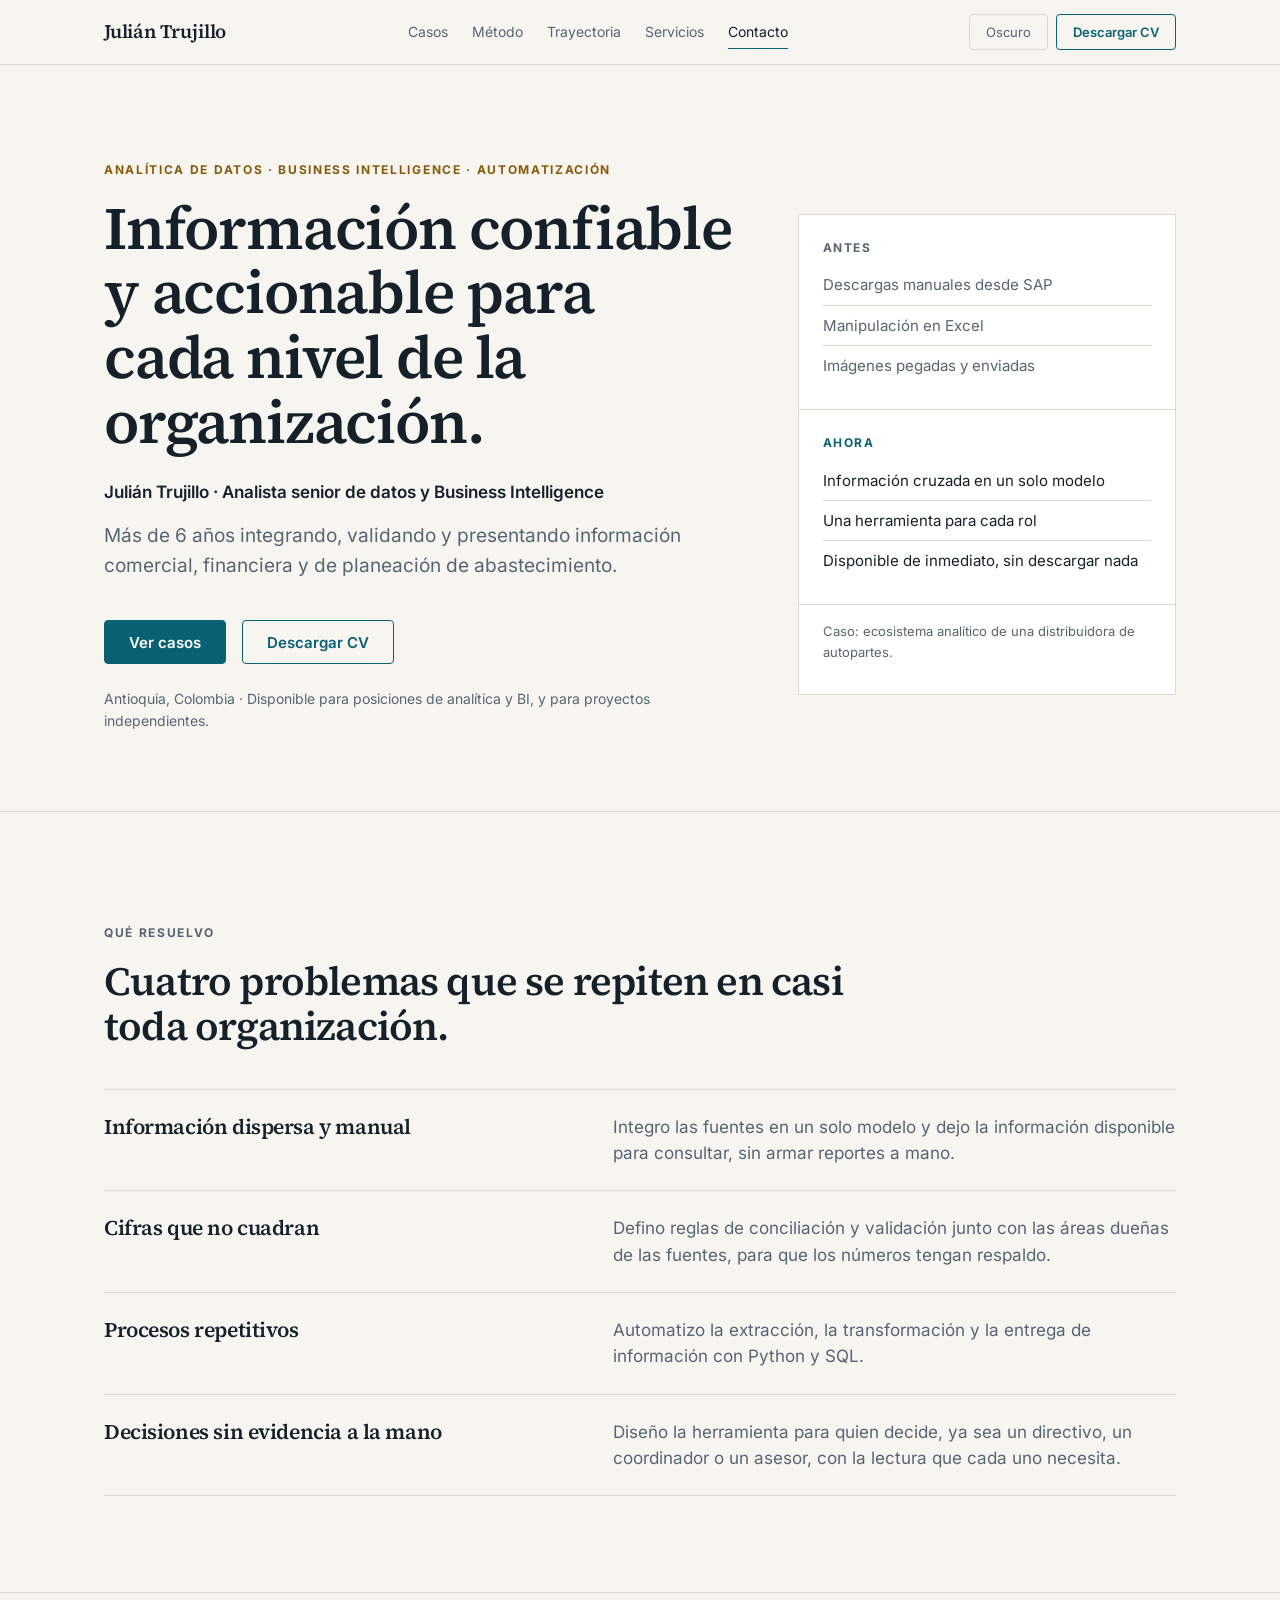
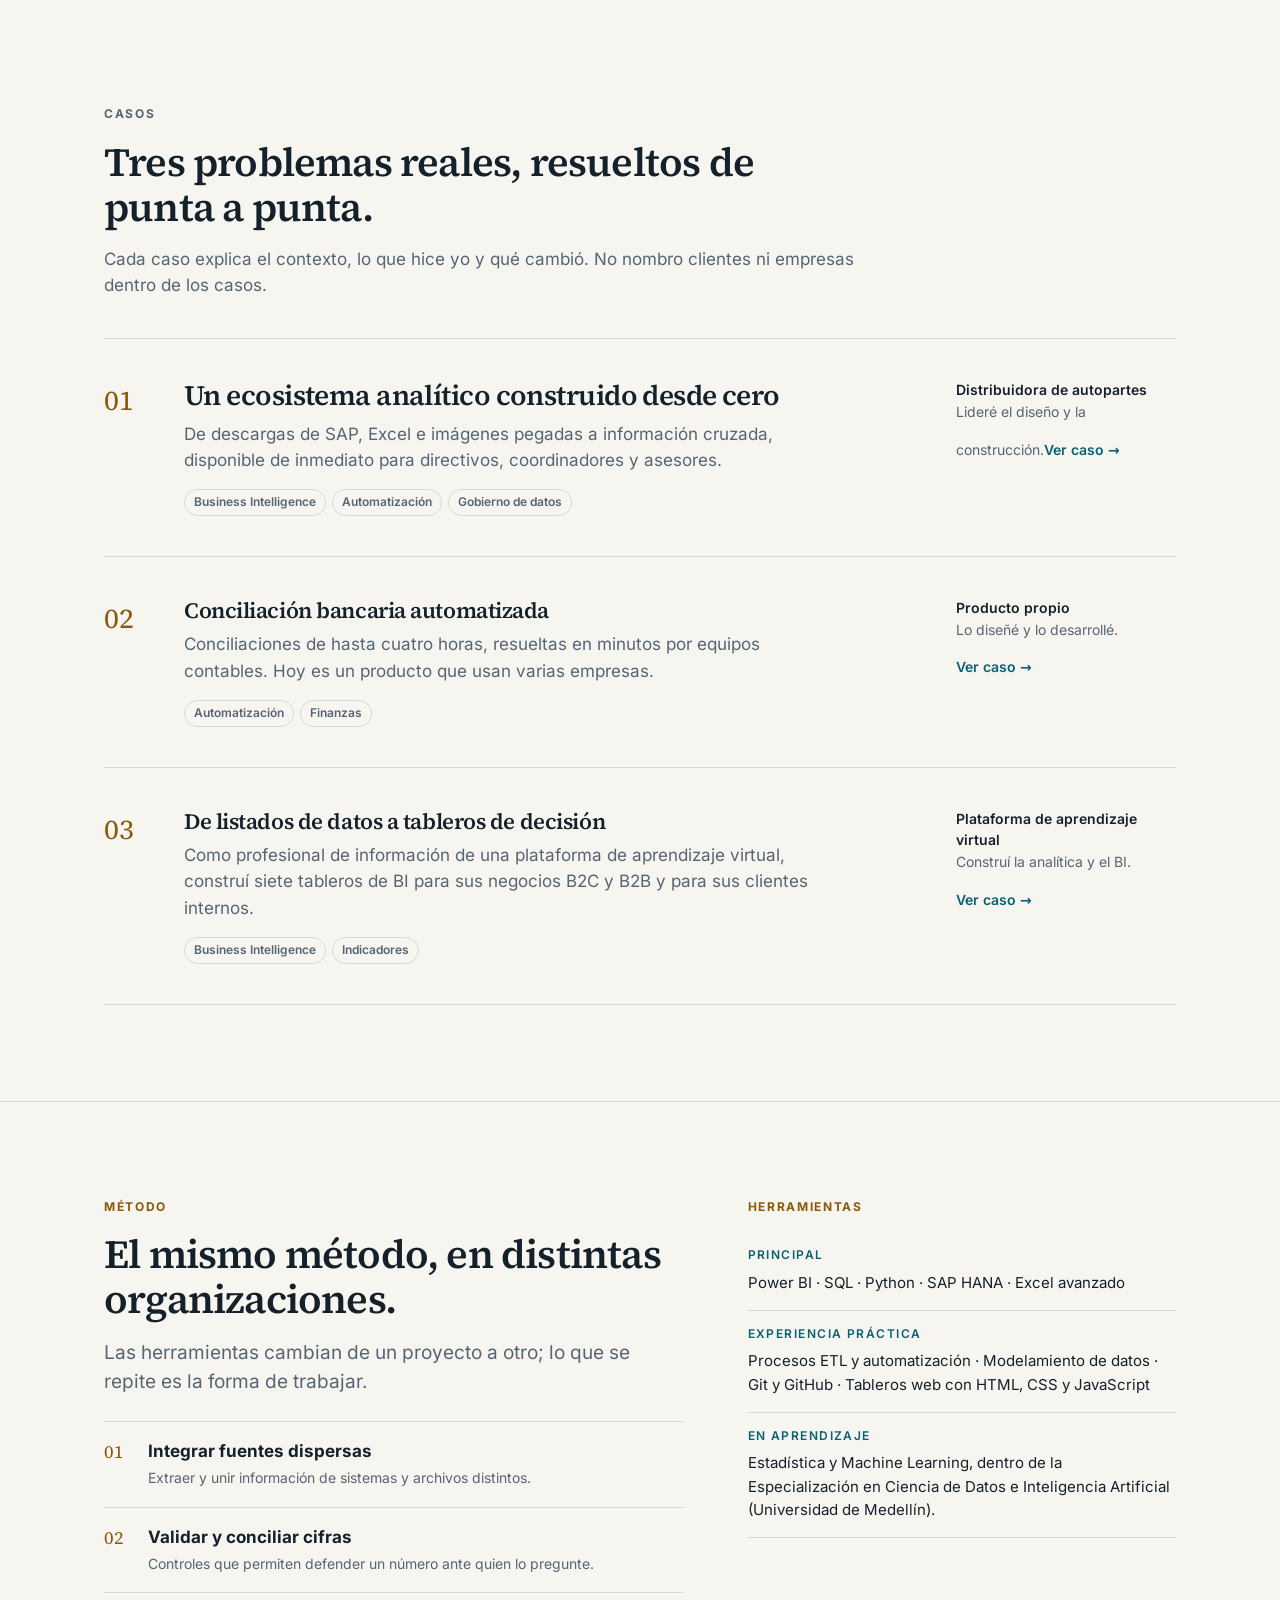
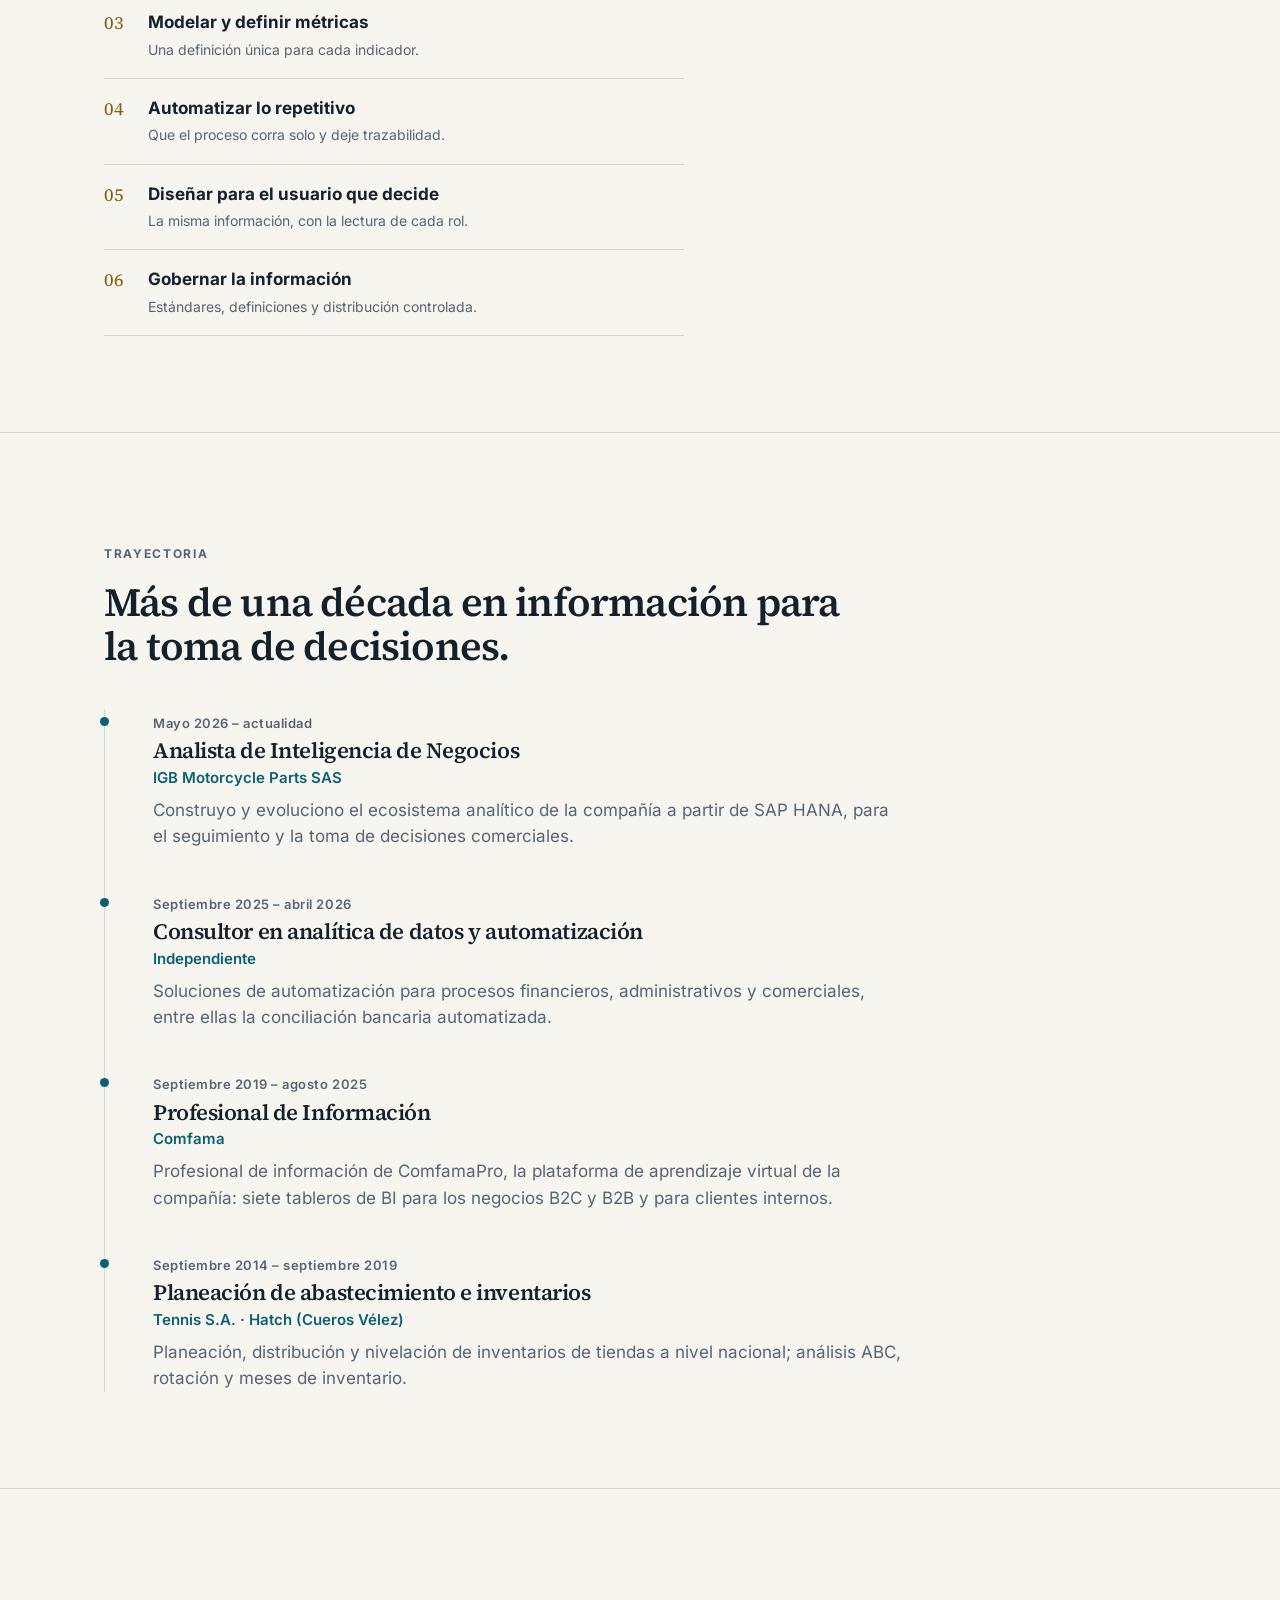
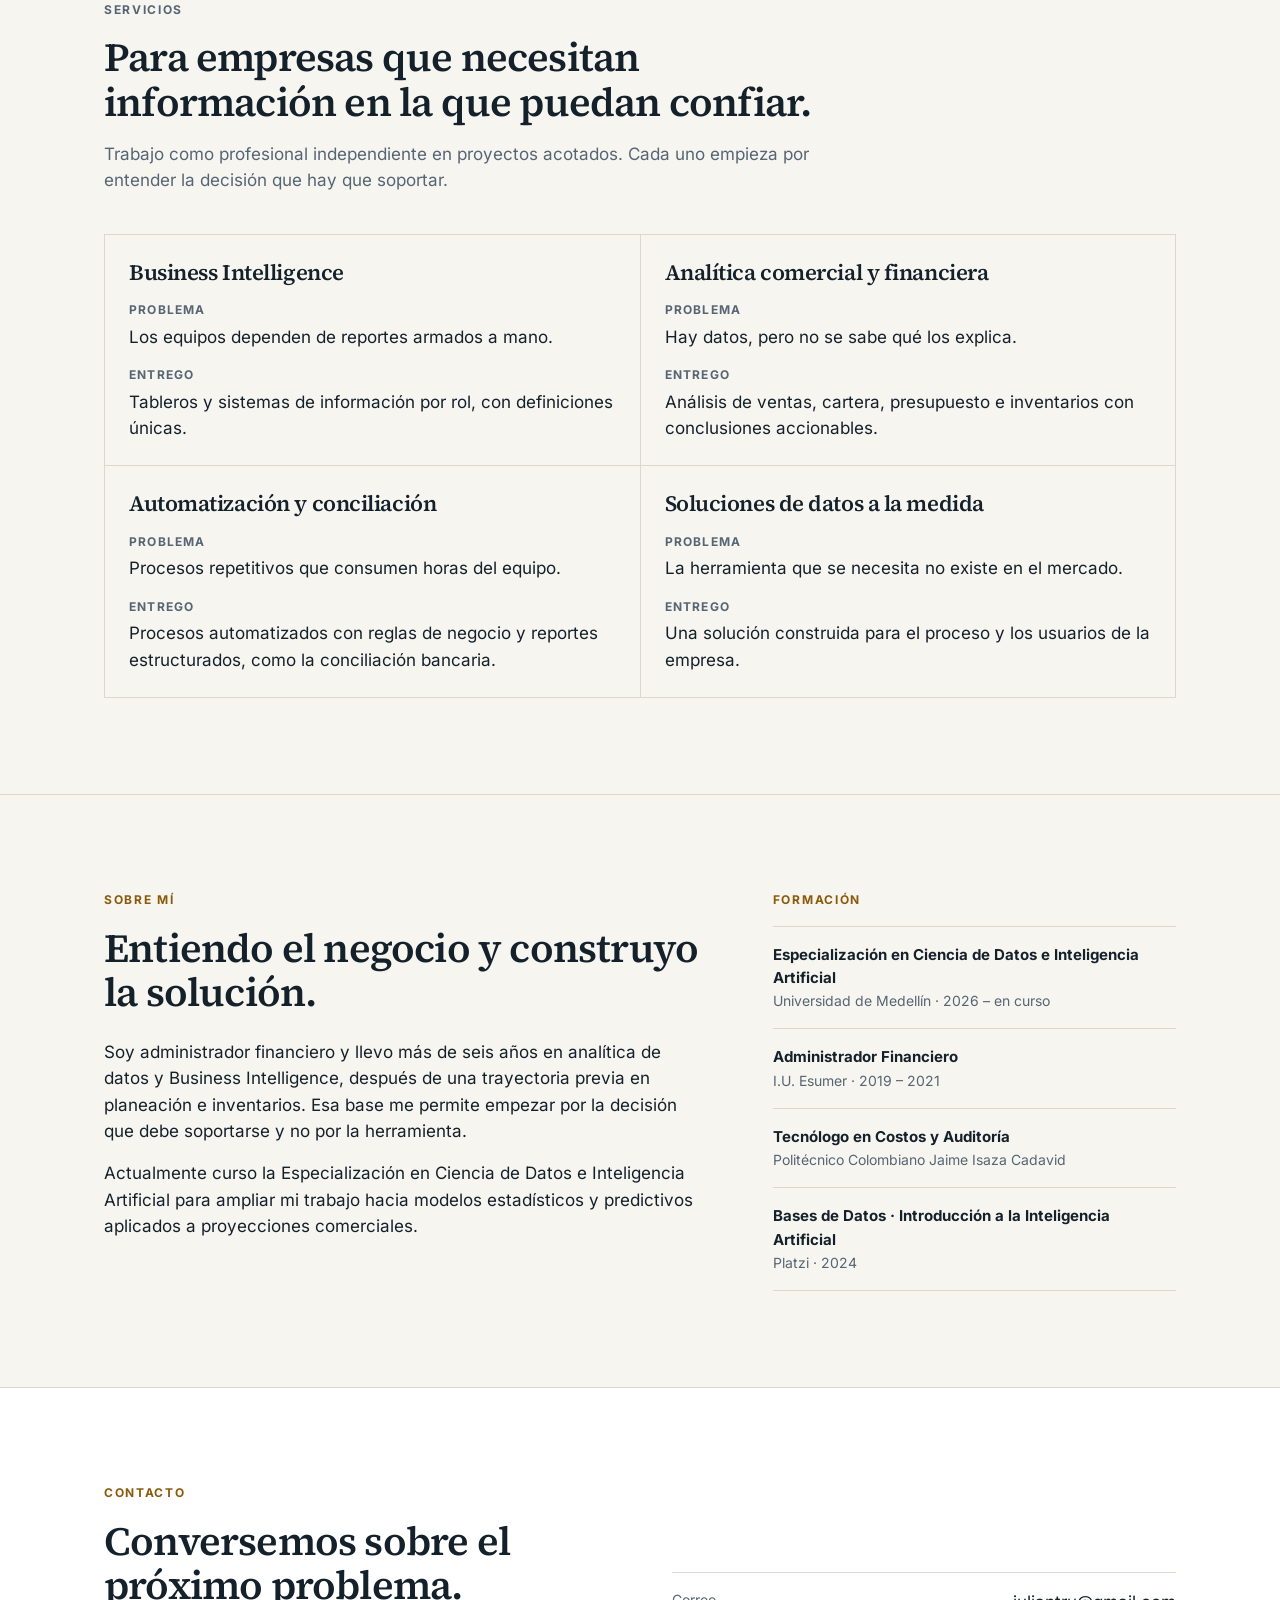
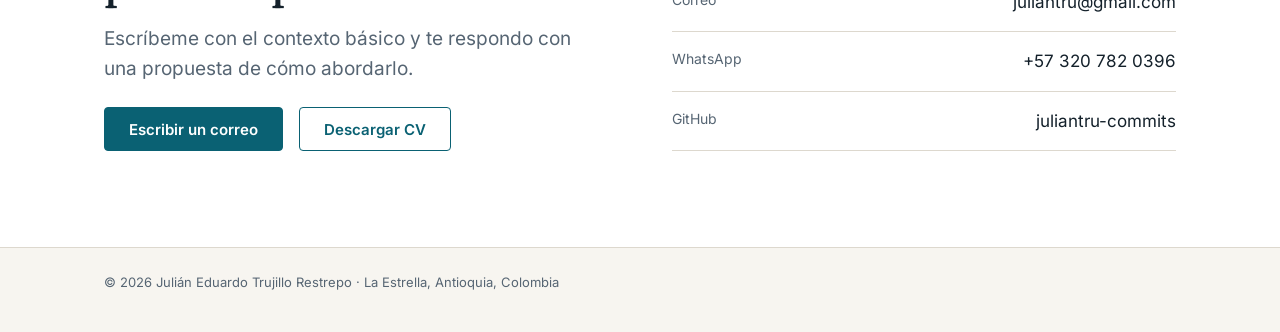
==== index.html @ c0d80c5a "Portafolio profesional: sitio, casos y demos Sitio estático con tres casos de estudio y siete demos " ====
<!doctype html>
<html lang="es" class="no-js">
<head>
<meta charset="utf-8">
<meta name="viewport" content="width=device-width,initial-scale=1">
<title>Julián Trujillo · Analista senior de datos y Business Intelligence</title>
<meta name="description" content="Analista senior de datos y Business Intelligence. Más de 6 años integrando, validando y presentando información comercial, financiera y de planeación de abastecimiento. Antioquia, Colombia.">
<meta name="author" content="Julián Eduardo Trujillo Restrepo">
<meta name="theme-color" content="#f7f5f0" media="(prefers-color-scheme: light)">
<meta name="theme-color" content="#0e1419" media="(prefers-color-scheme: dark)">
<!-- [POR DEFINIR] URL pública: ajustar canonical y og:url al publicar (p. ej. GitHub Pages) -->
<link rel="canonical" href="https://juliantru-commits.github.io/portafolio/">
<meta property="og:type" content="website">
<meta property="og:locale" content="es_CO">
<meta property="og:title" content="Julián Trujillo · Analista senior de datos y Business Intelligence">
<meta property="og:description" content="Información confiable y accionable para cada nivel de la organización. Casos de BI, automatización y conciliación.">
<meta property="og:url" content="https://juliantru-commits.github.io/portafolio/">
<meta property="og:image" content="https://juliantru-commits.github.io/portafolio/assets/og.png">
<meta property="og:image:width" content="1200">
<meta property="og:image:height" content="630">
<meta property="og:image:alt" content="Julián Trujillo, analista senior de datos y Business Intelligence: información confiable y accionable para cada nivel de la organización.">
<meta name="twitter:card" content="summary_large_image">
<meta name="twitter:image" content="https://juliantru-commits.github.io/portafolio/assets/og.png">
<link rel="icon" href="data:image/svg+xml,%3Csvg xmlns='http://www.w3.org/2000/svg' viewBox='0 0 64 64'%3E%3Crect width='64' height='64' rx='8' fill='%230a6173'/%3E%3Ctext x='32' y='43' font-family='Georgia,serif' font-size='30' font-weight='700' text-anchor='middle' fill='%23fff'%3EJT%3C/text%3E%3C/svg%3E">
<link rel="preload" href="assets/fonts/source-serif-4-latin-wght-normal.woff2" as="font" type="font/woff2" crossorigin>
<link rel="preload" href="assets/fonts/inter-latin-wght-normal.woff2" as="font" type="font/woff2" crossorigin>
<link rel="stylesheet" href="assets/css/style.css">
<script type="application/ld+json">
{"@context":"https://schema.org","@type":"Person","name":"Julián Eduardo Trujillo Restrepo","jobTitle":"Analista senior de datos y Business Intelligence","email":"mailto:juliantru@gmail.com","address":{"@type":"PostalAddress","addressLocality":"La Estrella","addressRegion":"Antioquia","addressCountry":"CO"},"sameAs":["https://github.com/juliantru-commits"]}
</script>
</head>
<body>
<a class="skip" href="#contenido">Saltar al contenido</a>

<header class="site-header">
  <div class="wrap">
    <a class="brand" href="#inicio">Julián Trujillo</a>
    <nav class="nav" id="nav" aria-label="Principal">
      <a class="link" href="#casos">Casos</a>
      <a class="link" href="#metodo">Método</a>
      <a class="link" href="#trayectoria">Trayectoria</a>
      <a class="link" href="#servicios">Servicios</a>
      <a class="link" href="#contacto">Contacto</a>
    </nav>
    <div class="tools">
      <button class="icon-btn" id="theme-btn" type="button" aria-label="Cambiar entre modo claro y oscuro">Oscuro</button>
      <a class="btn btn-secondary btn-sm" href="assets/CV_Julian_Trujillo_2026.pdf" download>Descargar CV</a>
      <button class="icon-btn menu-btn" id="menu-btn" type="button" aria-expanded="false" aria-controls="nav">Menú</button>
    </div>
  </div>
</header>

<main id="contenido">

<section class="hero" id="inicio">
  <div class="wrap hero-grid">
    <div>
      <p class="eyebrow">Analítica de datos · Business Intelligence · Automatización</p>
      <h1>Información confiable y accionable para cada nivel de la organización.</h1>
      <p class="role">Julián Trujillo · Analista senior de datos y Business Intelligence</p>
      <p class="lead">Más de 6 años integrando, validando y presentando información comercial, financiera y de planeación de abastecimiento.</p>
      <div class="cta-row">
        <a class="btn btn-primary" href="#casos">Ver casos</a>
        <a class="btn btn-secondary" href="assets/CV_Julian_Trujillo_2026.pdf" download>Descargar CV</a>
      </div>
      <p class="hero-note">Antioquia, Colombia · Disponible para posiciones de analítica y BI, y para proyectos independientes.</p>
    </div>

    <aside class="ba" aria-label="De procesos manuales a información integrada">
      <div class="ba-col before">
        <p class="ba-label">Antes</p>
        <ul>
          <li>Descargas manuales desde SAP</li>
          <li>Manipulación en Excel</li>
          <li>Imágenes pegadas y enviadas</li>
        </ul>
      </div>
      <div class="ba-col now">
        <p class="ba-label">Ahora</p>
        <ul>
          <li>Información cruzada en un solo modelo</li>
          <li>Una herramienta para cada rol</li>
          <li>Disponible de inmediato, sin descargar nada</li>
        </ul>
      </div>
      <p class="ba-foot">Caso: ecosistema analítico de una distribuidora de autopartes.</p>
    </aside>
  </div>
</section>

<section class="section" id="resuelvo">
  <div class="wrap">
    <div class="section-head reveal">
      <p class="eyebrow">Qué resuelvo</p>
      <h2>Cuatro problemas que se repiten en casi toda organización.</h2>
    </div>
    <div class="problems">
      <div class="problem reveal"><h3>Información dispersa y manual</h3><p>Integro las fuentes en un solo modelo y dejo la información disponible para consultar, sin armar reportes a mano.</p></div>
      <div class="problem reveal"><h3>Cifras que no cuadran</h3><p>Defino reglas de conciliación y validación junto con las áreas dueñas de las fuentes, para que los números tengan respaldo.</p></div>
      <div class="problem reveal"><h3>Procesos repetitivos</h3><p>Automatizo la extracción, la transformación y la entrega de información con Python y SQL.</p></div>
      <div class="problem reveal"><h3>Decisiones sin evidencia a la mano</h3><p>Diseño la herramienta para quien decide, ya sea un directivo, un coordinador o un asesor, con la lectura que cada uno necesita.</p></div>
    </div>
  </div>
</section>

<section class="section" id="casos">
  <div class="wrap">
    <div class="section-head reveal">
      <p class="eyebrow">Casos</p>
      <h2>Tres problemas reales, resueltos de punta a punta.</h2>
      <p>Cada caso explica el contexto, lo que hice yo y qué cambió. No nombro clientes ni empresas dentro de los casos.</p>
    </div>
    <div class="cases">
      <a class="case-row lead-case reveal" href="casos/ecosistema-analitico.html">
        <span class="num">01</span>
        <div>
          <h3>Un ecosistema analítico construido desde cero</h3>
          <p>De descargas de SAP, Excel e imágenes pegadas a información cruzada, disponible de inmediato para directivos, coordinadores y asesores.</p>
          <div class="chips"><span class="chip">Business Intelligence</span><span class="chip">Automatización</span><span class="chip">Gobierno de datos</span></div>
        </div>
        <div class="case-meta"><strong>Distribuidora de autopartes</strong>Lideré el diseño y la construcción.<span class="go">Ver caso →</span></div>
      </a>
      <a class="case-row reveal" href="casos/conciliacion-bancaria.html">
        <span class="num">02</span>
        <div>
          <h3>Conciliación bancaria automatizada</h3>
          <p>Conciliaciones de hasta cuatro horas, resueltas en minutos por equipos contables. Hoy es un producto que usan varias empresas.</p>
          <div class="chips"><span class="chip">Automatización</span><span class="chip">Finanzas</span></div>
        </div>
        <div class="case-meta"><strong>Producto propio</strong>Lo diseñé y lo desarrollé.<span class="go">Ver caso →</span></div>
      </a>
      <a class="case-row reveal" href="casos/plataforma-virtual.html">
        <span class="num">03</span>
        <div>
          <h3>De listados de datos a tableros de decisión</h3>
          <p>Como profesional de información de una plataforma de aprendizaje virtual, construí siete tableros de BI para sus negocios B2C y B2B y para sus clientes internos.</p>
          <div class="chips"><span class="chip">Business Intelligence</span><span class="chip">Indicadores</span></div>
        </div>
        <div class="case-meta"><strong>Plataforma de aprendizaje virtual</strong>Construí la analítica y el BI.<span class="go">Ver caso →</span></div>
      </a>
    </div>
  </div>
</section>

<section class="section" id="metodo">
  <div class="wrap method-grid">
    <div class="reveal">
      <p class="eyebrow">Método</p>
      <h2>El mismo método, en distintas organizaciones.</h2>
      <p class="lead" style="margin:var(--sp-3) 0 var(--sp-4)">Las herramientas cambian de un proyecto a otro; lo que se repite es la forma de trabajar.</p>
      <ol class="capabilities">
        <li><div><b>Integrar fuentes dispersas</b><span>Extraer y unir información de sistemas y archivos distintos.</span></div></li>
        <li><div><b>Validar y conciliar cifras</b><span>Controles que permiten defender un número ante quien lo pregunte.</span></div></li>
        <li><div><b>Modelar y definir métricas</b><span>Una definición única para cada indicador.</span></div></li>
        <li><div><b>Automatizar lo repetitivo</b><span>Que el proceso corra solo y deje trazabilidad.</span></div></li>
        <li><div><b>Diseñar para el usuario que decide</b><span>La misma información, con la lectura de cada rol.</span></div></li>
        <li><div><b>Gobernar la información</b><span>Estándares, definiciones y distribución controlada.</span></div></li>
      </ol>
    </div>
    <div class="reveal">
      <p class="eyebrow">Herramientas</p>
      <div class="stack-group"><h3>Principal</h3><p>Power BI · SQL · Python · SAP HANA · Excel avanzado</p></div>
      <div class="stack-group"><h3>Experiencia práctica</h3><p>Procesos ETL y automatización · Modelamiento de datos · Git y GitHub · Tableros web con HTML, CSS y JavaScript</p></div>
      <div class="stack-group"><h3>En aprendizaje</h3><p>Estadística y Machine Learning, dentro de la Especialización en Ciencia de Datos e Inteligencia Artificial (Universidad de Medellín).</p></div>
    </div>
  </div>
</section>

<section class="section" id="trayectoria">
  <div class="wrap">
    <div class="section-head reveal">
      <p class="eyebrow">Trayectoria</p>
      <h2>Más de una década en información para la toma de decisiones.</h2>
    </div>
    <ol class="timeline">
      <li class="reveal"><span class="tl-when">Mayo 2026 – actualidad</span><h3>Analista de Inteligencia de Negocios</h3><div class="tl-org">IGB Motorcycle Parts SAS</div><p>Construyo y evoluciono el ecosistema analítico de la compañía a partir de SAP HANA, para el seguimiento y la toma de decisiones comerciales.</p></li>
      <li class="reveal"><span class="tl-when">Septiembre 2025 – abril 2026</span><h3>Consultor en analítica de datos y automatización</h3><div class="tl-org">Independiente</div><p>Soluciones de automatización para procesos financieros, administrativos y comerciales, entre ellas la conciliación bancaria automatizada.</p></li>
      <li class="reveal"><span class="tl-when">Septiembre 2019 – agosto 2025</span><h3>Profesional de Información</h3><div class="tl-org">Comfama</div><p>Profesional de información de ComfamaPro, la plataforma de aprendizaje virtual de la compañía: siete tableros de BI para los negocios B2C y B2B y para clientes internos.</p></li>
      <li class="reveal"><span class="tl-when">Septiembre 2014 – septiembre 2019</span><h3>Planeación de abastecimiento e inventarios</h3><div class="tl-org">Tennis S.A. · Hatch (Cueros Vélez)</div><p>Planeación, distribución y nivelación de inventarios de tiendas a nivel nacional; análisis ABC, rotación y meses de inventario.</p></li>
    </ol>
  </div>
</section>

<section class="section" id="servicios">
  <div class="wrap">
    <div class="section-head reveal">
      <p class="eyebrow">Servicios</p>
      <h2>Para empresas que necesitan información en la que puedan confiar.</h2>
      <p>Trabajo como profesional independiente en proyectos acotados. Cada uno empieza por entender la decisión que hay que soportar.</p>
    </div>
    <div class="services">
      <article class="service reveal"><h3>Business Intelligence</h3><dl><dt>Problema</dt><dd>Los equipos dependen de reportes armados a mano.</dd><dt>Entrego</dt><dd>Tableros y sistemas de información por rol, con definiciones únicas.</dd></dl></article>
      <article class="service reveal"><h3>Analítica comercial y financiera</h3><dl><dt>Problema</dt><dd>Hay datos, pero no se sabe qué los explica.</dd><dt>Entrego</dt><dd>Análisis de ventas, cartera, presupuesto e inventarios con conclusiones accionables.</dd></dl></article>
      <article class="service reveal"><h3>Automatización y conciliación</h3><dl><dt>Problema</dt><dd>Procesos repetitivos que consumen horas del equipo.</dd><dt>Entrego</dt><dd>Procesos automatizados con reglas de negocio y reportes estructurados, como la conciliación bancaria.</dd></dl></article>
      <article class="service reveal"><h3>Soluciones de datos a la medida</h3><dl><dt>Problema</dt><dd>La herramienta que se necesita no existe en el mercado.</dd><dt>Entrego</dt><dd>Una solución construida para el proceso y los usuarios de la empresa.</dd></dl></article>
    </div>
  </div>
</section>

<section class="section" id="sobre-mi">
  <div class="wrap about-grid">
    <div class="reveal">
      <p class="eyebrow">Sobre mí</p>
      <h2>Entiendo el negocio y construyo la solución.</h2>
      <p style="margin-top:var(--sp-4)">Soy administrador financiero y llevo más de seis años en analítica de datos y Business Intelligence, después de una trayectoria previa en planeación e inventarios. Esa base me permite empezar por la decisión que debe soportarse y no por la herramienta.</p>
      <p>Actualmente curso la Especialización en Ciencia de Datos e Inteligencia Artificial para ampliar mi trabajo hacia modelos estadísticos y predictivos aplicados a proyecciones comerciales.</p>
    </div>
    <div class="reveal">
      <p class="eyebrow">Formación</p>
      <ul class="edu">
        <li><b>Especialización en Ciencia de Datos e Inteligencia Artificial</b><span>Universidad de Medellín · 2026 – en curso</span></li>
        <li><b>Administrador Financiero</b><span>I.U. Esumer · 2019 – 2021</span></li>
        <li><b>Tecnólogo en Costos y Auditoría</b><span>Politécnico Colombiano Jaime Isaza Cadavid</span></li>
        <li><b>Bases de Datos · Introducción a la Inteligencia Artificial</b><span>Platzi · 2024</span></li>
      </ul>
    </div>
  </div>
</section>

<section class="section contact" id="contacto">
  <div class="wrap contact-grid">
    <div class="reveal">
      <p class="eyebrow">Contacto</p>
      <h2>Conversemos sobre el próximo problema.</h2>
      <p class="lead" style="margin:var(--sp-3) 0 var(--sp-4)">Escríbeme con el contexto básico y te respondo con una propuesta de cómo abordarlo.</p>
      <div class="cta-row">
        <a class="btn btn-primary" href="mailto:juliantru@gmail.com?subject=Contacto%20desde%20tu%20portafolio">Escribir un correo</a>
        <a class="btn btn-secondary" href="assets/CV_Julian_Trujillo_2026.pdf" download>Descargar CV</a>
      </div>
    </div>
    <ul class="contact-list reveal">
      <li><a href="mailto:juliantru@gmail.com"><span>Correo</span><span>juliantru@gmail.com</span></a></li>
      <li><a href="https://wa.me/573207820396" rel="noopener"><span>WhatsApp</span><span>+57 320 782 0396</span></a></li>
      <li><a href="https://github.com/juliantru-commits" rel="noopener"><span>GitHub</span><span>juliantru-commits</span></a></li>
    </ul>
  </div>
</section>

</main>

<footer>
  <div class="wrap">© 2026 Julián Eduardo Trujillo Restrepo · La Estrella, Antioquia, Colombia</div>
</footer>

<div class="sticky-cta"><a class="btn btn-primary" href="#contacto">Contacto</a></div>

<script src="assets/js/main.js"></script>
</body>
</html>
---- assets/css/style.css ----
/* Portafolio profesional · Julián Trujillo
   Sistema visual: documento editorial, claro por defecto, oscuro automático. */

/* Fuentes autoalojadas (licencia SIL OFL, ver assets/fonts) */
@font-face { font-family: "Source Serif 4"; font-style: normal; font-weight: 200 900; font-display: swap;
  src: url("../fonts/source-serif-4-latin-wght-normal.woff2") format("woff2"); unicode-range: U+0000-00FF,U+0131,U+0152-0153,U+02BB-02BC,U+02C6,U+02DA,U+02DC,U+0304,U+0308,U+0329,U+2000-206F,U+20AC,U+2122,U+2191,U+2193,U+2212,U+2215,U+FEFF,U+FFFD; }
@font-face { font-family: "Inter"; font-style: normal; font-weight: 100 900; font-display: swap;
  src: url("../fonts/inter-latin-wght-normal.woff2") format("woff2"); unicode-range: U+0000-00FF,U+0131,U+0152-0153,U+02BB-02BC,U+02C6,U+02DA,U+02DC,U+0304,U+0308,U+0329,U+2000-206F,U+20AC,U+2122,U+2191,U+2193,U+2212,U+2215,U+FEFF,U+FFFD; }


:root {
  --bg: #f7f5f0;
  --surface: #ffffff;
  --text: #14212b;
  --muted: #566573;
  --line: #ddd8ce;
  --accent: #0a6173;
  --accent-ink: #ffffff;
  --gold: #8a5a0b;
  --ok: #2e7d4f;
  --err: #b3402f;
  --pending-bg: #fff4d6;
  --pending-ink: #6b4a00;

  --font-display: "Source Serif 4", Georgia, "Times New Roman", serif;
  --font-body: Inter, system-ui, "Segoe UI", Roboto, Arial, sans-serif;

  --sp-1: 4px;
  --sp-2: 8px;
  --sp-3: 16px;
  --sp-4: 24px;
  --sp-5: 40px;
  --sp-6: 64px;
  --sp-7: 96px;
  --radius: 4px;
  --max: 1120px;
  --measure: 68ch;
}

@media (prefers-color-scheme: dark) {
  :root:not([data-theme="light"]) {
    --bg: #0e1419;
    --surface: #151d25;
    --text: #e8edf2;
    --muted: #9aa7b4;
    --line: #25303a;
    --accent: #5bbccd;
    --accent-ink: #0e1419;
    --gold: #d9a441;
    --ok: #5cc08a;
    --err: #e5806f;
    --pending-bg: #2b2410;
    --pending-ink: #e7c46a;
  }
}

:root[data-theme="dark"] {
  --bg: #0e1419;
  --surface: #151d25;
  --text: #e8edf2;
  --muted: #9aa7b4;
  --line: #25303a;
  --accent: #5bbccd;
  --accent-ink: #0e1419;
  --gold: #d9a441;
  --ok: #5cc08a;
  --err: #e5806f;
  --pending-bg: #2b2410;
  --pending-ink: #e7c46a;
}

*,
*::before,
*::after { box-sizing: border-box; }

html { scroll-behavior: smooth; scroll-padding-top: 76px; }

body {
  margin: 0;
  background: var(--bg);
  color: var(--text);
  font: 17px/1.55 var(--font-body);
  -webkit-font-smoothing: antialiased;
}

img, svg { max-width: 100%; display: block; }
a { color: inherit; }
p { margin: 0 0 var(--sp-3); }

:focus-visible {
  outline: 3px solid var(--accent);
  outline-offset: 3px;
  border-radius: 2px;
}

.skip {
  position: absolute;
  left: var(--sp-3);
  top: -60px;
  background: var(--accent);
  color: var(--accent-ink);
  padding: var(--sp-2) var(--sp-3);
  z-index: 100;
  border-radius: var(--radius);
}
.skip:focus { top: var(--sp-3); }

.wrap {
  max-width: var(--max);
  margin: 0 auto;
  padding: 0 var(--sp-4);
}

/* ---------- Cabecera ---------- */
.site-header {
  position: sticky;
  top: 0;
  z-index: 50;
  background: color-mix(in srgb, var(--bg) 92%, transparent);
  backdrop-filter: blur(8px);
  border-bottom: 1px solid var(--line);
}
.site-header .wrap {
  display: flex;
  align-items: center;
  justify-content: space-between;
  gap: var(--sp-4);
  height: 64px;
}
.brand {
  font-family: var(--font-display);
  font-size: 19px;
  font-weight: 600;
  text-decoration: none;
  letter-spacing: -0.01em;
  white-space: nowrap;
}
.icon-btn { white-space: nowrap; }
.nav { display: flex; align-items: center; gap: var(--sp-4); }
.nav a.link {
  text-decoration: none;
  font-size: 14px;
  color: var(--muted);
  padding: 6px 0;
  border-bottom: 1px solid transparent;
  transition: color .2s, border-color .2s;
}
.nav a.link:hover,
.nav a.link[aria-current="true"] { color: var(--text); border-color: var(--accent); }

.tools { display: flex; align-items: center; gap: var(--sp-2); }
.icon-btn {
  font: inherit;
  font-size: 13px;
  color: var(--muted);
  background: transparent;
  border: 1px solid var(--line);
  border-radius: var(--radius);
  min-height: 36px;
  padding: 0 var(--sp-3);
  cursor: pointer;
}
.icon-btn:hover { color: var(--text); border-color: var(--muted); }
.menu-btn { display: none; }

/* ---------- Botones ---------- */
.btn {
  display: inline-flex;
  align-items: center;
  justify-content: center;
  gap: var(--sp-2);
  min-height: 44px;
  padding: 0 var(--sp-4);
  font: 600 15px/1 var(--font-body);
  text-decoration: none;
  border-radius: var(--radius);
  border: 1px solid var(--accent);
  cursor: pointer;
  transition: background .2s, color .2s, border-color .2s;
}
.btn-primary { background: var(--accent); color: var(--accent-ink); }
.btn-primary:hover { filter: brightness(1.08); }
.btn-secondary { background: transparent; color: var(--accent); }
.btn-secondary:hover { background: color-mix(in srgb, var(--accent) 10%, transparent); }
.btn-sm { min-height: 36px; padding: 0 var(--sp-3); font-size: 13px; }

/* ---------- Tipografía de sección ---------- */
.eyebrow {
  font-size: 12px;
  font-weight: 700;
  letter-spacing: .14em;
  text-transform: uppercase;
  color: var(--gold);
  margin: 0 0 var(--sp-3);
}
h1, h2, h3 { font-family: var(--font-display); font-weight: 600; letter-spacing: -0.02em; margin: 0; }
h1 { font-size: clamp(36px, 5.4vw, 60px); line-height: 1.08; }
h2 { font-size: clamp(28px, 3.4vw, 40px); line-height: 1.12; }
h3 { font-size: 22px; line-height: 1.2; }
.lead { font-size: 19px; color: var(--muted); max-width: var(--measure); }

.section { padding: var(--sp-7) 0; border-top: 1px solid var(--line); }
.section-head { max-width: 760px; margin-bottom: var(--sp-5); }
.section-head p { color: var(--muted); margin-top: var(--sp-3); }

/* ---------- Hero ---------- */
.hero { padding: var(--sp-7) 0 var(--sp-6); }
.hero-grid { display: grid; grid-template-columns: 1.25fr .75fr; gap: var(--sp-6); align-items: center; }
.hero .role { color: var(--text); font-weight: 600; margin-bottom: var(--sp-3); }
.hero h1 { margin-bottom: var(--sp-4); }
.hero .lead { margin-bottom: var(--sp-5); }
.cta-row { display: flex; flex-wrap: wrap; gap: var(--sp-3); }
.hero-note { font-size: 14px; color: var(--muted); margin-top: var(--sp-4); }

.ba { border: 1px solid var(--line); background: var(--surface); }
.ba-col { padding: var(--sp-4); }
.ba-col + .ba-col { border-top: 1px solid var(--line); }
.ba-label { font-size: 12px; font-weight: 700; letter-spacing: .12em; text-transform: uppercase; color: var(--muted); margin-bottom: var(--sp-3); }
.ba-col.now .ba-label { color: var(--accent); }
.ba ul { list-style: none; margin: 0; padding: 0; }
.ba li { padding: 8px 0; border-top: 1px solid var(--line); font-size: 15px; }
.ba li:first-child { border-top: 0; padding-top: 0; }
.ba-col.before li { color: var(--muted); }
.ba-foot { padding: var(--sp-3) var(--sp-4); border-top: 1px solid var(--line); font-size: 13px; color: var(--muted); }

/* ---------- Qué resuelvo ---------- */
.problems { border-top: 1px solid var(--line); }
.problem { display: grid; grid-template-columns: 1fr 1.2fr; gap: var(--sp-5); padding: var(--sp-4) 0; border-bottom: 1px solid var(--line); }
.problem h3 { font-size: 21px; }
.problem p { margin: 0; color: var(--muted); }

/* ---------- Casos ---------- */
.cases { border-top: 1px solid var(--line); }
.case-row {
  display: grid;
  grid-template-columns: 56px 1fr 220px;
  gap: var(--sp-4);
  align-items: start;
  padding: var(--sp-5) 0;
  border-bottom: 1px solid var(--line);
  text-decoration: none;
  transition: background .2s;
}
.case-row:hover { background: color-mix(in srgb, var(--accent) 5%, transparent); }
.case-row .num { font-family: var(--font-display); font-size: 28px; color: var(--gold); }
.case-row h3 { margin-bottom: var(--sp-2); }
.case-row.lead-case h3 { font-size: 28px; }
.case-row p { margin: 0; color: var(--muted); max-width: 60ch; }
.case-meta { font-size: 14px; color: var(--muted); }
.case-meta strong { display: block; color: var(--text); font-weight: 600; }
.case-meta .go { display: inline-block; margin-top: var(--sp-3); color: var(--accent); font-weight: 600; }
.chips { display: flex; flex-wrap: wrap; gap: 6px; margin-top: var(--sp-3); }
.chip { font-size: 12px; font-weight: 600; padding: 3px 9px; border: 1px solid var(--line); border-radius: 999px; color: var(--muted); }

/* ---------- Método ---------- */
.method-grid { display: grid; grid-template-columns: 1.15fr .85fr; gap: var(--sp-6); }
.capabilities { list-style: none; margin: 0; padding: 0; border-top: 1px solid var(--line); counter-reset: cap; }
.capabilities li { padding: var(--sp-3) 0; border-bottom: 1px solid var(--line); counter-increment: cap; display: grid; grid-template-columns: 36px 1fr; gap: var(--sp-2); }
.capabilities li::before { content: "0" counter(cap); font-family: var(--font-display); color: var(--gold); font-size: 18px; }
.capabilities b { display: block; }
.capabilities span { font-size: 14px; color: var(--muted); }
.stack-group { padding: var(--sp-3) 0; border-bottom: 1px solid var(--line); }
.stack-group:first-child { padding-top: 0; }
.stack-group h3 { font-family: var(--font-body); font-size: 12px; letter-spacing: .12em; text-transform: uppercase; color: var(--accent); margin-bottom: var(--sp-2); }
.stack-group p { margin: 0; font-size: 15px; }

/* ---------- Trayectoria ---------- */
.timeline { list-style: none; margin: 0; padding: 0 0 0 var(--sp-4); border-left: 1px solid var(--line); }
.timeline li { position: relative; padding: 0 0 var(--sp-5) var(--sp-4); }
.timeline li::before { content: ""; position: absolute; left: -29px; top: 8px; width: 9px; height: 9px; border-radius: 50%; background: var(--accent); }
.timeline li:last-child { padding-bottom: 0; }
.tl-when { font-size: 13px; color: var(--muted); font-weight: 600; letter-spacing: .04em; }
.timeline h3 { margin: 2px 0 2px; }
.tl-org { color: var(--accent); font-weight: 600; font-size: 15px; margin-bottom: var(--sp-2); }
.timeline p { color: var(--muted); max-width: var(--measure); margin: 0; }

/* ---------- Servicios ---------- */
.services { display: grid; grid-template-columns: repeat(2, 1fr); border-top: 1px solid var(--line); border-left: 1px solid var(--line); }
.service { padding: var(--sp-4); border-right: 1px solid var(--line); border-bottom: 1px solid var(--line); }
.service h3 { margin-bottom: var(--sp-3); }
.service dl { margin: 0; }
.service dt { font-size: 12px; font-weight: 700; letter-spacing: .1em; text-transform: uppercase; color: var(--muted); margin-top: var(--sp-3); }
.service dd { margin: 4px 0 0; }

/* ---------- Sobre mí ---------- */
.about-grid { display: grid; grid-template-columns: 1.2fr .8fr; gap: var(--sp-6); }
.edu { list-style: none; padding: 0; margin: 0; border-top: 1px solid var(--line); }
.edu li { padding: var(--sp-3) 0; border-bottom: 1px solid var(--line); font-size: 15px; }
.edu b { display: block; }
.edu span { color: var(--muted); font-size: 14px; }

/* ---------- Contacto ---------- */
.contact { background: var(--surface); }
.contact-grid { display: grid; grid-template-columns: 1fr 1fr; gap: var(--sp-6); align-items: end; }
.contact-list { list-style: none; margin: 0; padding: 0; border-top: 1px solid var(--line); }
.contact-list li { border-bottom: 1px solid var(--line); }
.contact-list a { display: flex; justify-content: space-between; gap: var(--sp-3); padding: var(--sp-3) 0; text-decoration: none; }
.contact-list a:hover span:last-child { color: var(--accent); }
.contact-list span:first-child { color: var(--muted); font-size: 14px; }

footer { padding: var(--sp-4) 0 var(--sp-5); font-size: 13px; color: var(--muted); border-top: 1px solid var(--line); }

/* ---------- Casos (página) ---------- */
.progress { position: fixed; top: 0; left: 0; height: 3px; width: 0; background: var(--accent); z-index: 60; }
.case-hero { padding: var(--sp-6) 0 var(--sp-5); }
.back { font-size: 14px; color: var(--muted); text-decoration: none; display: inline-block; margin-bottom: var(--sp-4); }
.back:hover { color: var(--accent); }
.case-hero h1 { max-width: 20ch; margin-bottom: var(--sp-3); font-size: clamp(34px, 4.8vw, 52px); }
.facts { display: grid; grid-template-columns: repeat(4, 1fr); border-top: 1px solid var(--line); border-bottom: 1px solid var(--line); margin: var(--sp-5) 0; }
.facts div { padding: var(--sp-3) var(--sp-3) var(--sp-3) 0; }
.facts div + div { padding-left: var(--sp-3); border-left: 1px solid var(--line); }
.facts dt { font-size: 12px; font-weight: 700; letter-spacing: .1em; text-transform: uppercase; color: var(--muted); }
.facts dd { margin: 4px 0 0; font-size: 15px; }
.case-body { display: grid; grid-template-columns: 200px 1fr; gap: var(--sp-5); padding: var(--sp-4) 0; border-top: 1px solid var(--line); }
.case-body h2 { font-size: 15px; font-family: var(--font-body); letter-spacing: .1em; text-transform: uppercase; color: var(--gold); }
.case-body .text { max-width: var(--measure); }
.case-body .text p:last-child { margin-bottom: 0; }
.result { font-family: var(--font-display); font-size: 20px; line-height: 1.45; }
.demo-list { list-style: none; padding: 0; margin: var(--sp-3) 0 0; border-top: 1px solid var(--line); }
.demo-list li { border-bottom: 1px solid var(--line); }
.demo-list a { display: flex; justify-content: space-between; padding: var(--sp-3) 0; text-decoration: none; }
.demo-list a:hover { color: var(--accent); }
.demo-note { font-size: 14px; color: var(--muted); margin-top: var(--sp-3); }
.next { display: flex; justify-content: space-between; gap: var(--sp-4); padding: var(--sp-5) 0; border-top: 1px solid var(--line); }
.next a { text-decoration: none; }
.next small { display: block; color: var(--muted); font-size: 13px; }
.next strong { font-family: var(--font-display); font-size: 20px; font-weight: 600; }

mark.pending { background: var(--pending-bg); color: var(--pending-ink); padding: 1px 6px; border-radius: 3px; font-size: .88em; }

/* ---------- CTA móvil fijo ---------- */
.sticky-cta { display: none; }

/* ---------- Revelado ---------- */
.reveal { opacity: 0; transform: translateY(8px); transition: opacity .3s ease, transform .3s ease; }
.reveal.in { opacity: 1; transform: none; }
.no-js .reveal { opacity: 1; transform: none; }

@media (prefers-reduced-motion: reduce) {
  html { scroll-behavior: auto; }
  *, *::before, *::after { transition: none !important; animation: none !important; }
  .reveal { opacity: 1; transform: none; }
}

/* ---------- Tablet ---------- */
@media (max-width: 900px) {
  .hero-grid, .method-grid, .about-grid, .contact-grid { grid-template-columns: 1fr; gap: var(--sp-5); }
  .case-row { grid-template-columns: 48px 1fr; }
  .case-row .case-meta { grid-column: 2; }
  .facts { grid-template-columns: repeat(2, 1fr); }
  .facts div:nth-child(3) { padding-left: 0; border-left: 0; }
  .facts div:nth-child(n+3) { border-top: 1px solid var(--line); }
}

/* ---------- Móvil ---------- */
@media (max-width: 768px) {
  body { font-size: 16px; }
  .wrap { padding: 0 16px; }
  .section { padding: var(--sp-6) 0; }
  .hero { padding: var(--sp-5) 0; }
  .ba { display: none; }
  .hero .lead { font-size: 17px; }
  .cta-row .btn { width: 100%; }
  .problem { grid-template-columns: 1fr; gap: var(--sp-2); }
  .services { grid-template-columns: 1fr; }
  .case-body { grid-template-columns: 1fr; gap: var(--sp-2); }
  .menu-btn { display: inline-flex; align-items: center; }
  .icon-btn { min-height: 44px; padding: 0 12px; }
  .site-header .wrap { gap: 8px; }
  .tools { gap: 6px; }
  .nav {
    display: none;
    position: absolute;
    top: 64px; left: 0; right: 0;
    flex-direction: column;
    align-items: stretch;
    gap: 0;
    background: var(--bg);
    border-bottom: 1px solid var(--line);
    padding: var(--sp-2) 16px var(--sp-3);
  }
  .nav.open { display: flex; }
  .nav a.link { padding: 14px 0; font-size: 16px; border-bottom: 1px solid var(--line); }
  .tools .btn { display: none; }
  .contact-list a { min-height: 44px; }
  .next { flex-direction: column; }
  .sticky-cta {
    position: fixed;
    left: 16px; right: 16px; bottom: 16px;
    z-index: 40;
    transform: translateY(140%);
    transition: transform .25s ease;
    display: flex;
  }
  .sticky-cta.show { transform: none; }
  .sticky-cta .btn { width: 100%; box-shadow: 0 6px 20px rgba(0,0,0,.18); }
  body { padding-bottom: 76px; }
}

@media print {
  .site-header, .sticky-cta, .progress { display: none; }
  .reveal { opacity: 1; transform: none; }
}
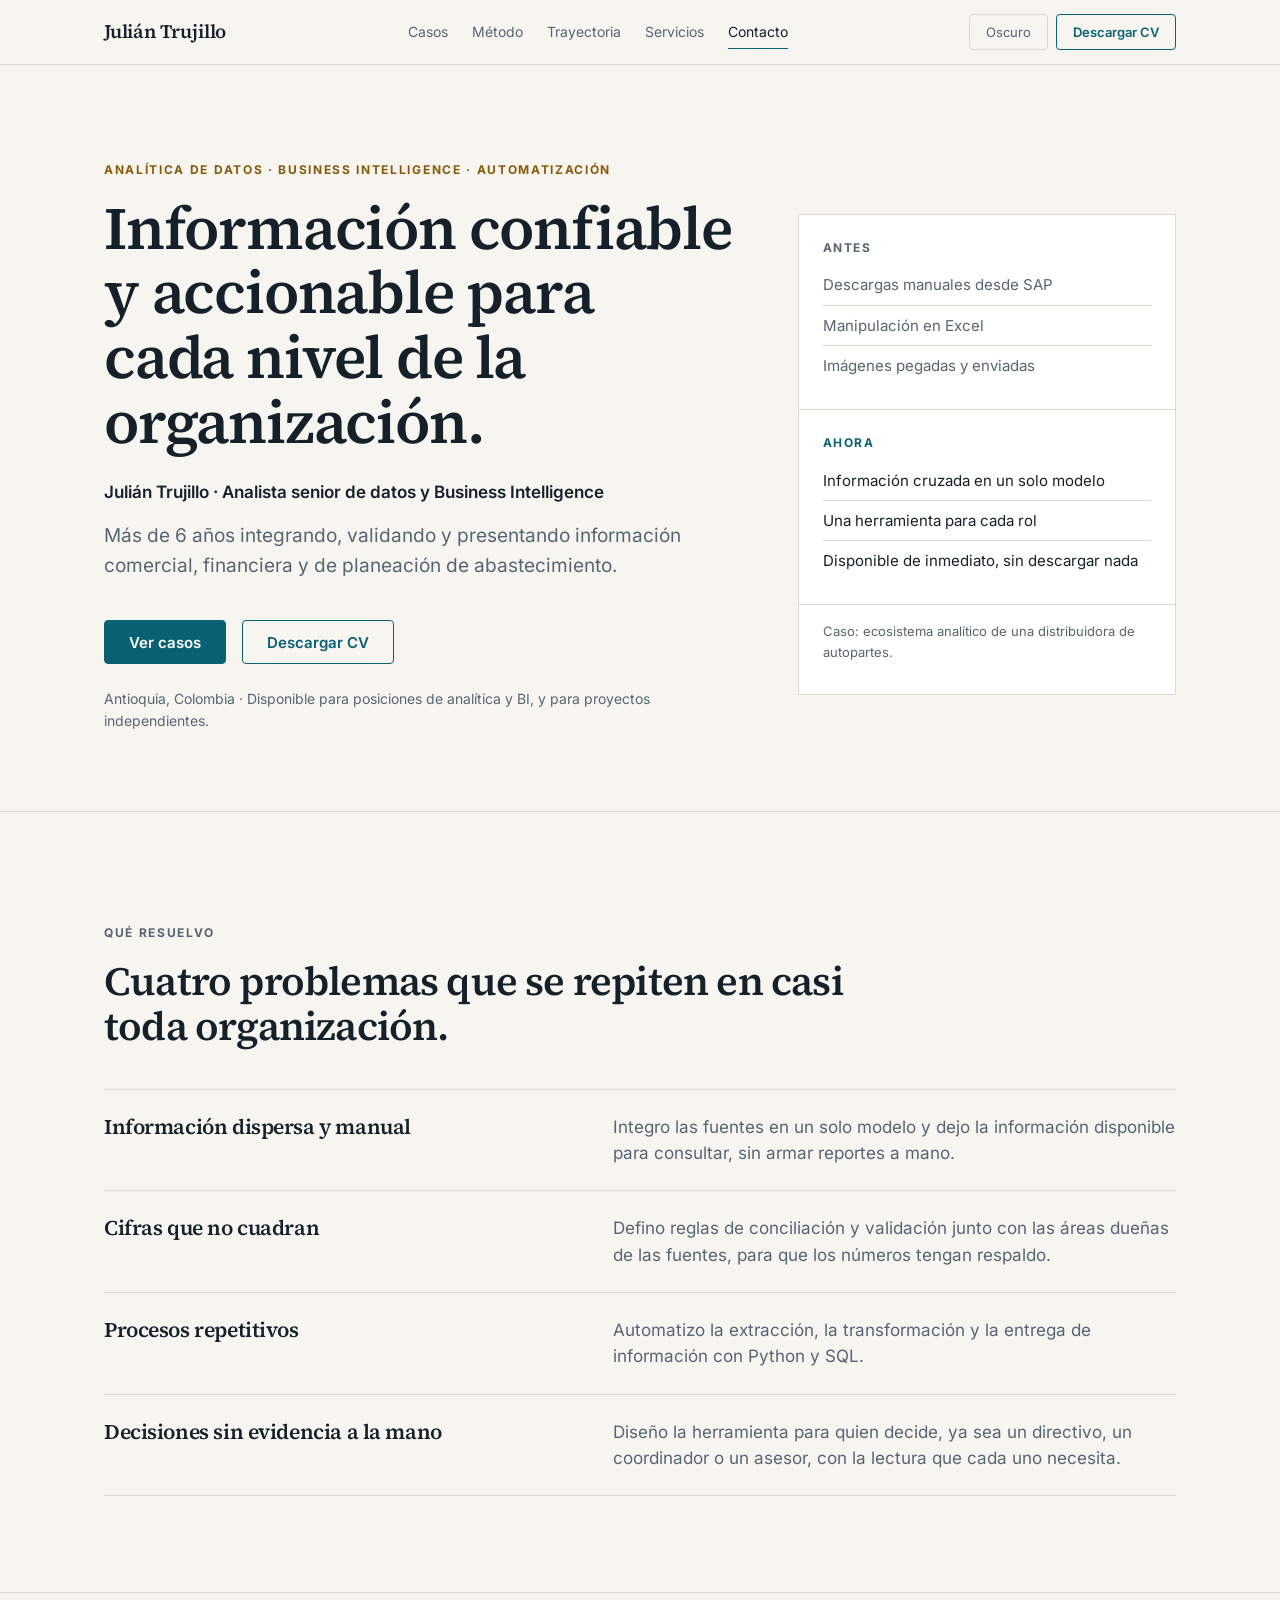
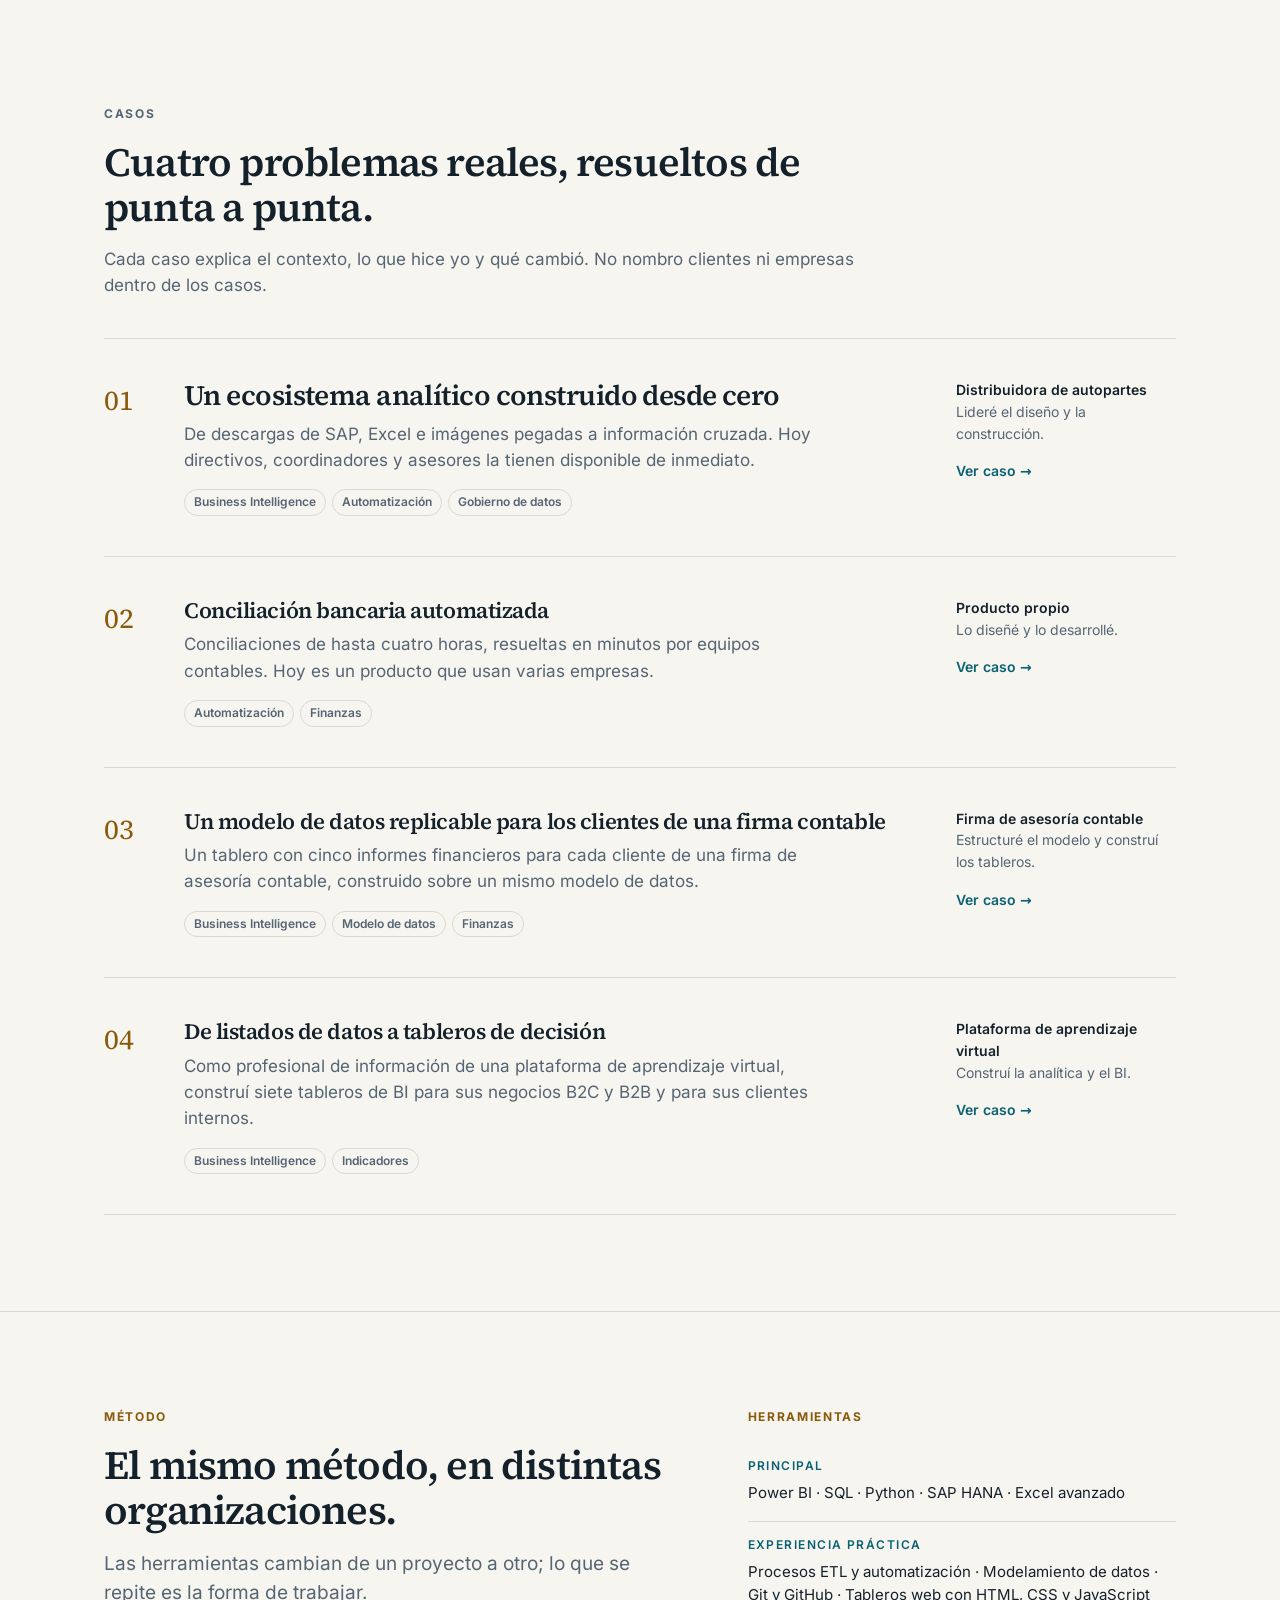
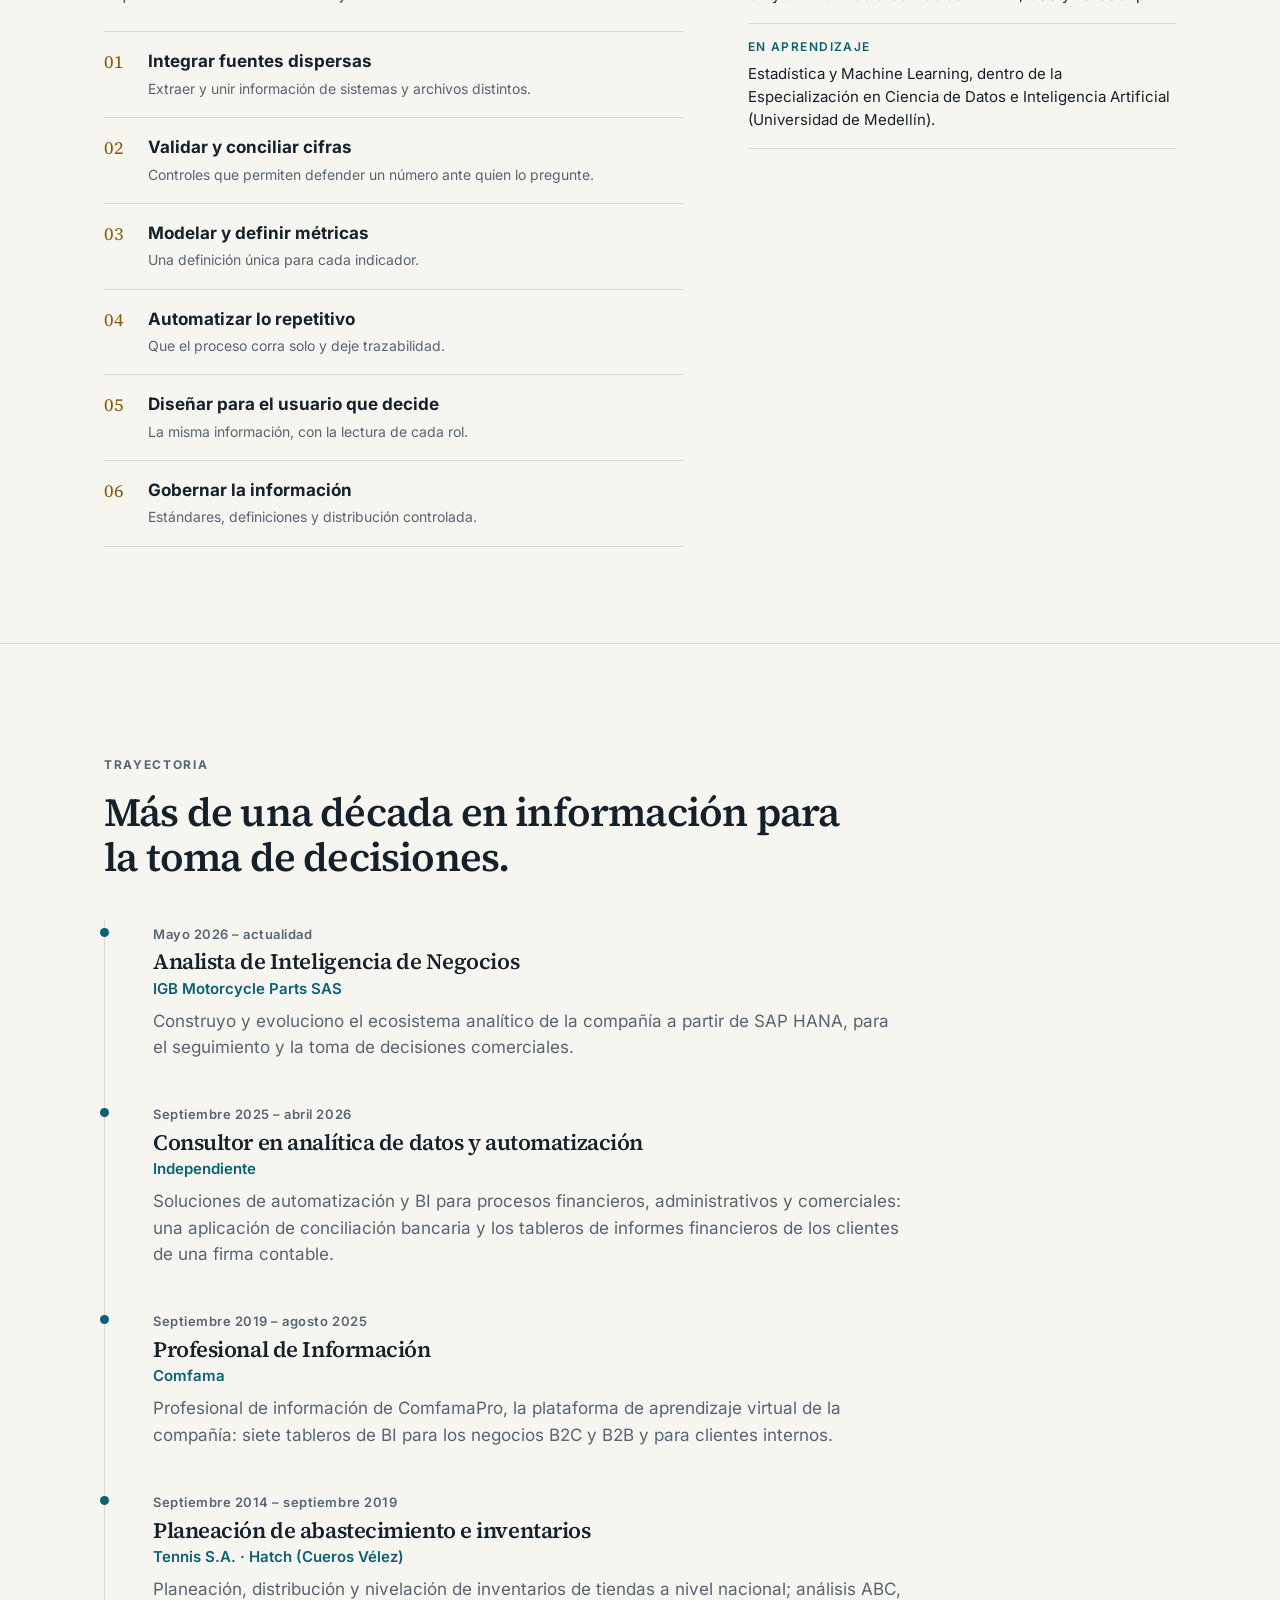
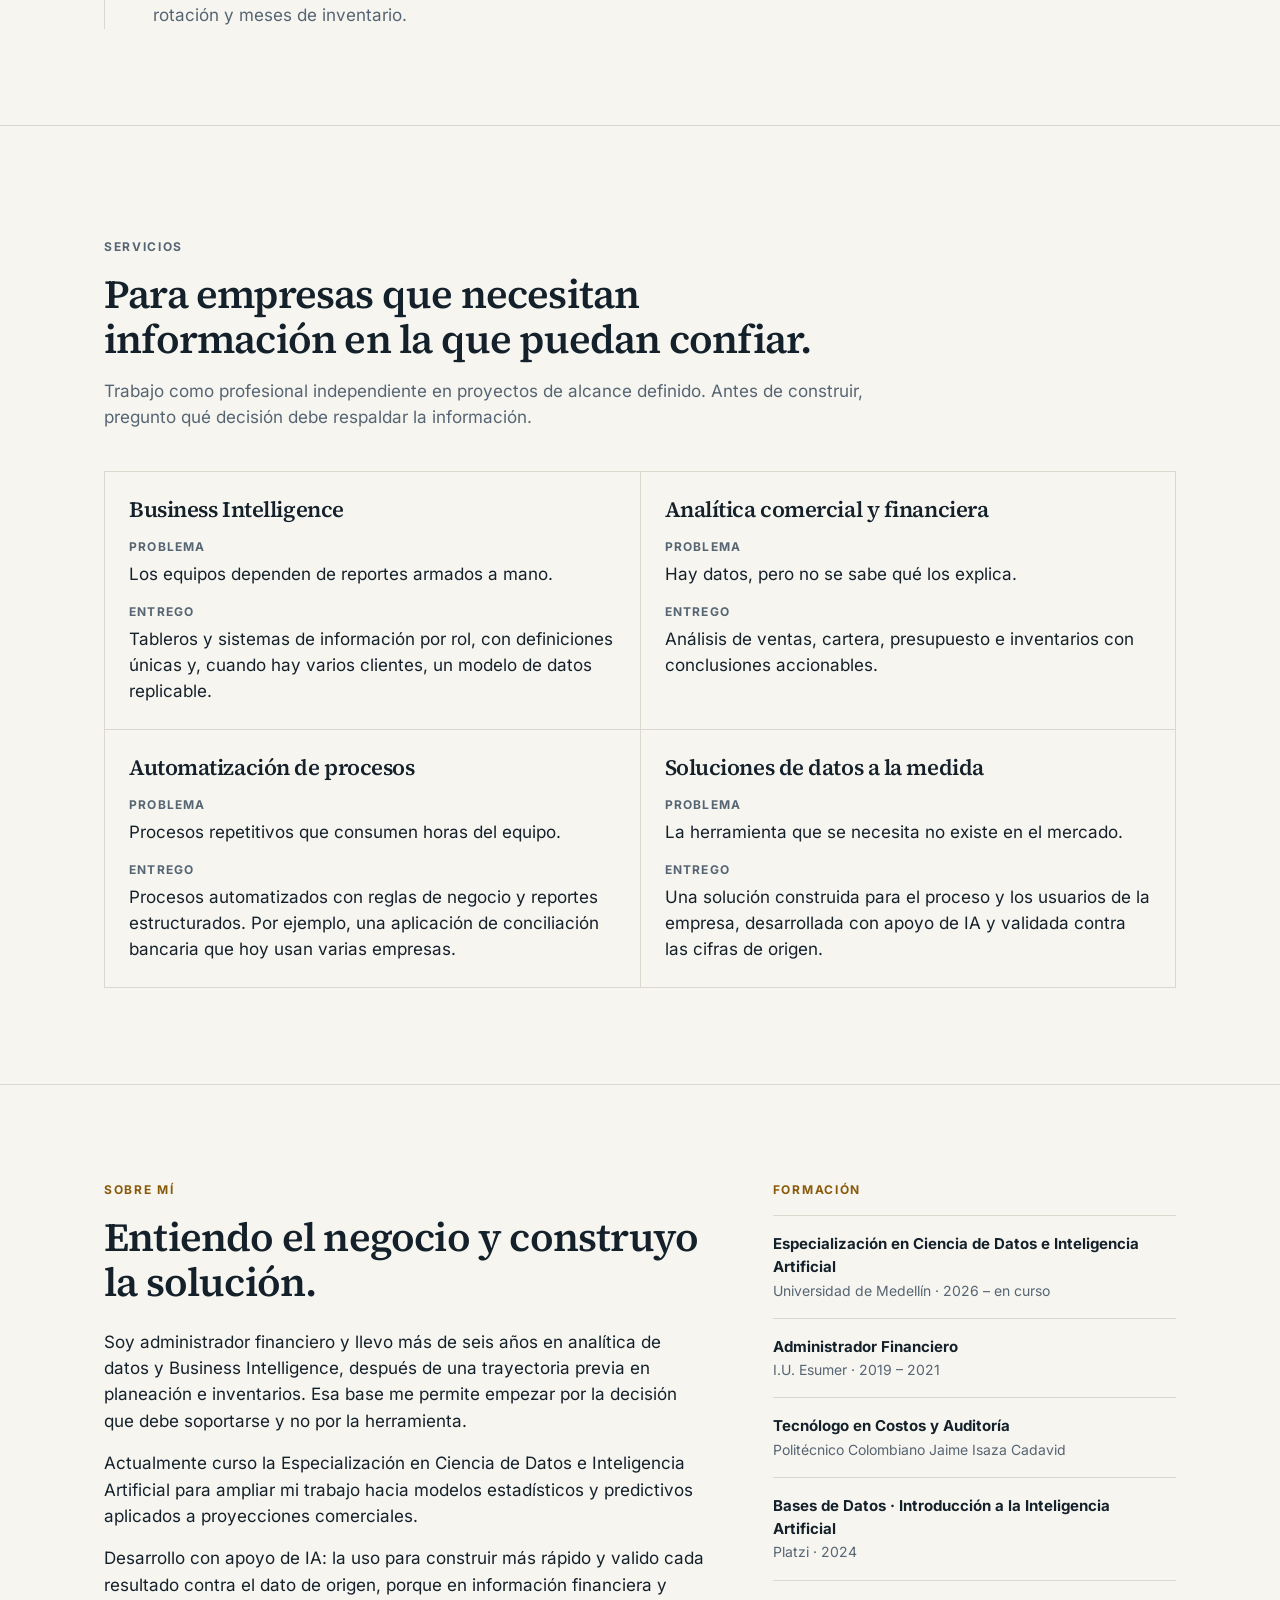
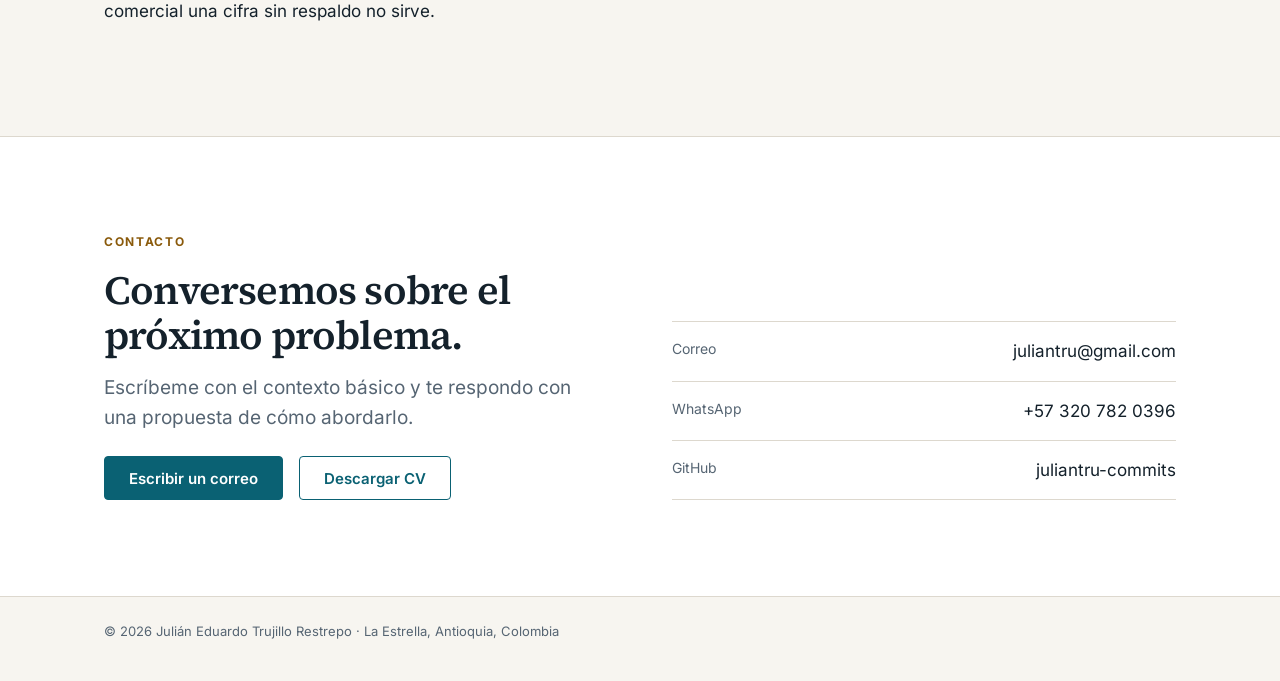
==== commit db878630: "Añade el caso de la firma contable y aplica la revisión de textos - Nuevo caso 3 (modelo de datos re" ====
--- a/index.html
+++ b/index.html
@@ -107,7 +107,7 @@
   <div class="wrap">
     <div class="section-head reveal">
       <p class="eyebrow">Casos</p>
-      <h2>Tres problemas reales, resueltos de punta a punta.</h2>
+      <h2>Cuatro problemas reales, resueltos de punta a punta.</h2>
       <p>Cada caso explica el contexto, lo que hice yo y qué cambió. No nombro clientes ni empresas dentro de los casos.</p>
     </div>
     <div class="cases">
@@ -115,7 +115,7 @@
         <span class="num">01</span>
         <div>
           <h3>Un ecosistema analítico construido desde cero</h3>
-          <p>De descargas de SAP, Excel e imágenes pegadas a información cruzada, disponible de inmediato para directivos, coordinadores y asesores.</p>
+          <p>De descargas de SAP, Excel e imágenes pegadas a información cruzada. Hoy directivos, coordinadores y asesores la tienen disponible de inmediato.</p>
           <div class="chips"><span class="chip">Business Intelligence</span><span class="chip">Automatización</span><span class="chip">Gobierno de datos</span></div>
         </div>
         <div class="case-meta"><strong>Distribuidora de autopartes</strong>Lideré el diseño y la construcción.<span class="go">Ver caso →</span></div>
@@ -129,8 +129,17 @@
         </div>
         <div class="case-meta"><strong>Producto propio</strong>Lo diseñé y lo desarrollé.<span class="go">Ver caso →</span></div>
       </a>
+      <a class="case-row reveal" href="casos/modelo-financiero-replicable.html">
+        <span class="num">03</span>
+        <div>
+          <h3>Un modelo de datos replicable para los clientes de una firma contable</h3>
+          <p>Un tablero con cinco informes financieros para cada cliente de una firma de asesoría contable, construido sobre un mismo modelo de datos.</p>
+          <div class="chips"><span class="chip">Business Intelligence</span><span class="chip">Modelo de datos</span><span class="chip">Finanzas</span></div>
+        </div>
+        <div class="case-meta"><strong>Firma de asesoría contable</strong>Estructuré el modelo y construí los tableros.<span class="go">Ver caso →</span></div>
+      </a>
       <a class="case-row reveal" href="casos/plataforma-virtual.html">
-        <span class="num">03</span>
+        <span class="num">04</span>
         <div>
           <h3>De listados de datos a tableros de decisión</h3>
           <p>Como profesional de información de una plataforma de aprendizaje virtual, construí siete tableros de BI para sus negocios B2C y B2B y para sus clientes internos.</p>
@@ -174,7 +183,7 @@
     </div>
     <ol class="timeline">
       <li class="reveal"><span class="tl-when">Mayo 2026 – actualidad</span><h3>Analista de Inteligencia de Negocios</h3><div class="tl-org">IGB Motorcycle Parts SAS</div><p>Construyo y evoluciono el ecosistema analítico de la compañía a partir de SAP HANA, para el seguimiento y la toma de decisiones comerciales.</p></li>
-      <li class="reveal"><span class="tl-when">Septiembre 2025 – abril 2026</span><h3>Consultor en analítica de datos y automatización</h3><div class="tl-org">Independiente</div><p>Soluciones de automatización para procesos financieros, administrativos y comerciales, entre ellas la conciliación bancaria automatizada.</p></li>
+      <li class="reveal"><span class="tl-when">Septiembre 2025 – abril 2026</span><h3>Consultor en analítica de datos y automatización</h3><div class="tl-org">Independiente</div><p>Soluciones de automatización y BI para procesos financieros, administrativos y comerciales: una aplicación de conciliación bancaria y los tableros de informes financieros de los clientes de una firma contable.</p></li>
       <li class="reveal"><span class="tl-when">Septiembre 2019 – agosto 2025</span><h3>Profesional de Información</h3><div class="tl-org">Comfama</div><p>Profesional de información de ComfamaPro, la plataforma de aprendizaje virtual de la compañía: siete tableros de BI para los negocios B2C y B2B y para clientes internos.</p></li>
       <li class="reveal"><span class="tl-when">Septiembre 2014 – septiembre 2019</span><h3>Planeación de abastecimiento e inventarios</h3><div class="tl-org">Tennis S.A. · Hatch (Cueros Vélez)</div><p>Planeación, distribución y nivelación de inventarios de tiendas a nivel nacional; análisis ABC, rotación y meses de inventario.</p></li>
     </ol>
@@ -186,13 +195,13 @@
     <div class="section-head reveal">
       <p class="eyebrow">Servicios</p>
       <h2>Para empresas que necesitan información en la que puedan confiar.</h2>
-      <p>Trabajo como profesional independiente en proyectos acotados. Cada uno empieza por entender la decisión que hay que soportar.</p>
+      <p>Trabajo como profesional independiente en proyectos de alcance definido. Antes de construir, pregunto qué decisión debe respaldar la información.</p>
     </div>
     <div class="services">
-      <article class="service reveal"><h3>Business Intelligence</h3><dl><dt>Problema</dt><dd>Los equipos dependen de reportes armados a mano.</dd><dt>Entrego</dt><dd>Tableros y sistemas de información por rol, con definiciones únicas.</dd></dl></article>
+      <article class="service reveal"><h3>Business Intelligence</h3><dl><dt>Problema</dt><dd>Los equipos dependen de reportes armados a mano.</dd><dt>Entrego</dt><dd>Tableros y sistemas de información por rol, con definiciones únicas y, cuando hay varios clientes, un modelo de datos replicable.</dd></dl></article>
       <article class="service reveal"><h3>Analítica comercial y financiera</h3><dl><dt>Problema</dt><dd>Hay datos, pero no se sabe qué los explica.</dd><dt>Entrego</dt><dd>Análisis de ventas, cartera, presupuesto e inventarios con conclusiones accionables.</dd></dl></article>
-      <article class="service reveal"><h3>Automatización y conciliación</h3><dl><dt>Problema</dt><dd>Procesos repetitivos que consumen horas del equipo.</dd><dt>Entrego</dt><dd>Procesos automatizados con reglas de negocio y reportes estructurados, como la conciliación bancaria.</dd></dl></article>
-      <article class="service reveal"><h3>Soluciones de datos a la medida</h3><dl><dt>Problema</dt><dd>La herramienta que se necesita no existe en el mercado.</dd><dt>Entrego</dt><dd>Una solución construida para el proceso y los usuarios de la empresa.</dd></dl></article>
+      <article class="service reveal"><h3>Automatización de procesos</h3><dl><dt>Problema</dt><dd>Procesos repetitivos que consumen horas del equipo.</dd><dt>Entrego</dt><dd>Procesos automatizados con reglas de negocio y reportes estructurados. Por ejemplo, una aplicación de conciliación bancaria que hoy usan varias empresas.</dd></dl></article>
+      <article class="service reveal"><h3>Soluciones de datos a la medida</h3><dl><dt>Problema</dt><dd>La herramienta que se necesita no existe en el mercado.</dd><dt>Entrego</dt><dd>Una solución construida para el proceso y los usuarios de la empresa, desarrollada con apoyo de IA y validada contra las cifras de origen.</dd></dl></article>
     </div>
   </div>
 </section>
@@ -204,6 +213,7 @@
       <h2>Entiendo el negocio y construyo la solución.</h2>
       <p style="margin-top:var(--sp-4)">Soy administrador financiero y llevo más de seis años en analítica de datos y Business Intelligence, después de una trayectoria previa en planeación e inventarios. Esa base me permite empezar por la decisión que debe soportarse y no por la herramienta.</p>
       <p>Actualmente curso la Especialización en Ciencia de Datos e Inteligencia Artificial para ampliar mi trabajo hacia modelos estadísticos y predictivos aplicados a proyecciones comerciales.</p>
+      <p>Desarrollo con apoyo de IA: la uso para construir más rápido y valido cada resultado contra el dato de origen, porque en información financiera y comercial una cifra sin respaldo no sirve.</p>
     </div>
     <div class="reveal">
       <p class="eyebrow">Formación</p>
--- a/assets/css/style.css
+++ b/assets/css/style.css
@@ -248,7 +248,7 @@
 .case-row p { margin: 0; color: var(--muted); max-width: 60ch; }
 .case-meta { font-size: 14px; color: var(--muted); }
 .case-meta strong { display: block; color: var(--text); font-weight: 600; }
-.case-meta .go { display: inline-block; margin-top: var(--sp-3); color: var(--accent); font-weight: 600; }
+.case-meta .go { display: block; margin-top: var(--sp-3); color: var(--accent); font-weight: 600; }
 .chips { display: flex; flex-wrap: wrap; gap: 6px; margin-top: var(--sp-3); }
 .chip { font-size: 12px; font-weight: 600; padding: 3px 9px; border: 1px solid var(--line); border-radius: 999px; color: var(--muted); }
 
@@ -315,7 +315,7 @@
 .case-body h2 { font-size: 15px; font-family: var(--font-body); letter-spacing: .1em; text-transform: uppercase; color: var(--gold); }
 .case-body .text { max-width: var(--measure); }
 .case-body .text p:last-child { margin-bottom: 0; }
-.result { font-family: var(--font-display); font-size: 20px; line-height: 1.45; }
+.result { font-family: var(--font-body); font-size: 18px; font-weight: 500; line-height: 1.55; padding-left: var(--sp-3); border-left: 3px solid var(--gold); }
 .demo-list { list-style: none; padding: 0; margin: var(--sp-3) 0 0; border-top: 1px solid var(--line); }
 .demo-list li { border-bottom: 1px solid var(--line); }
 .demo-list a { display: flex; justify-content: space-between; padding: var(--sp-3) 0; text-decoration: none; }
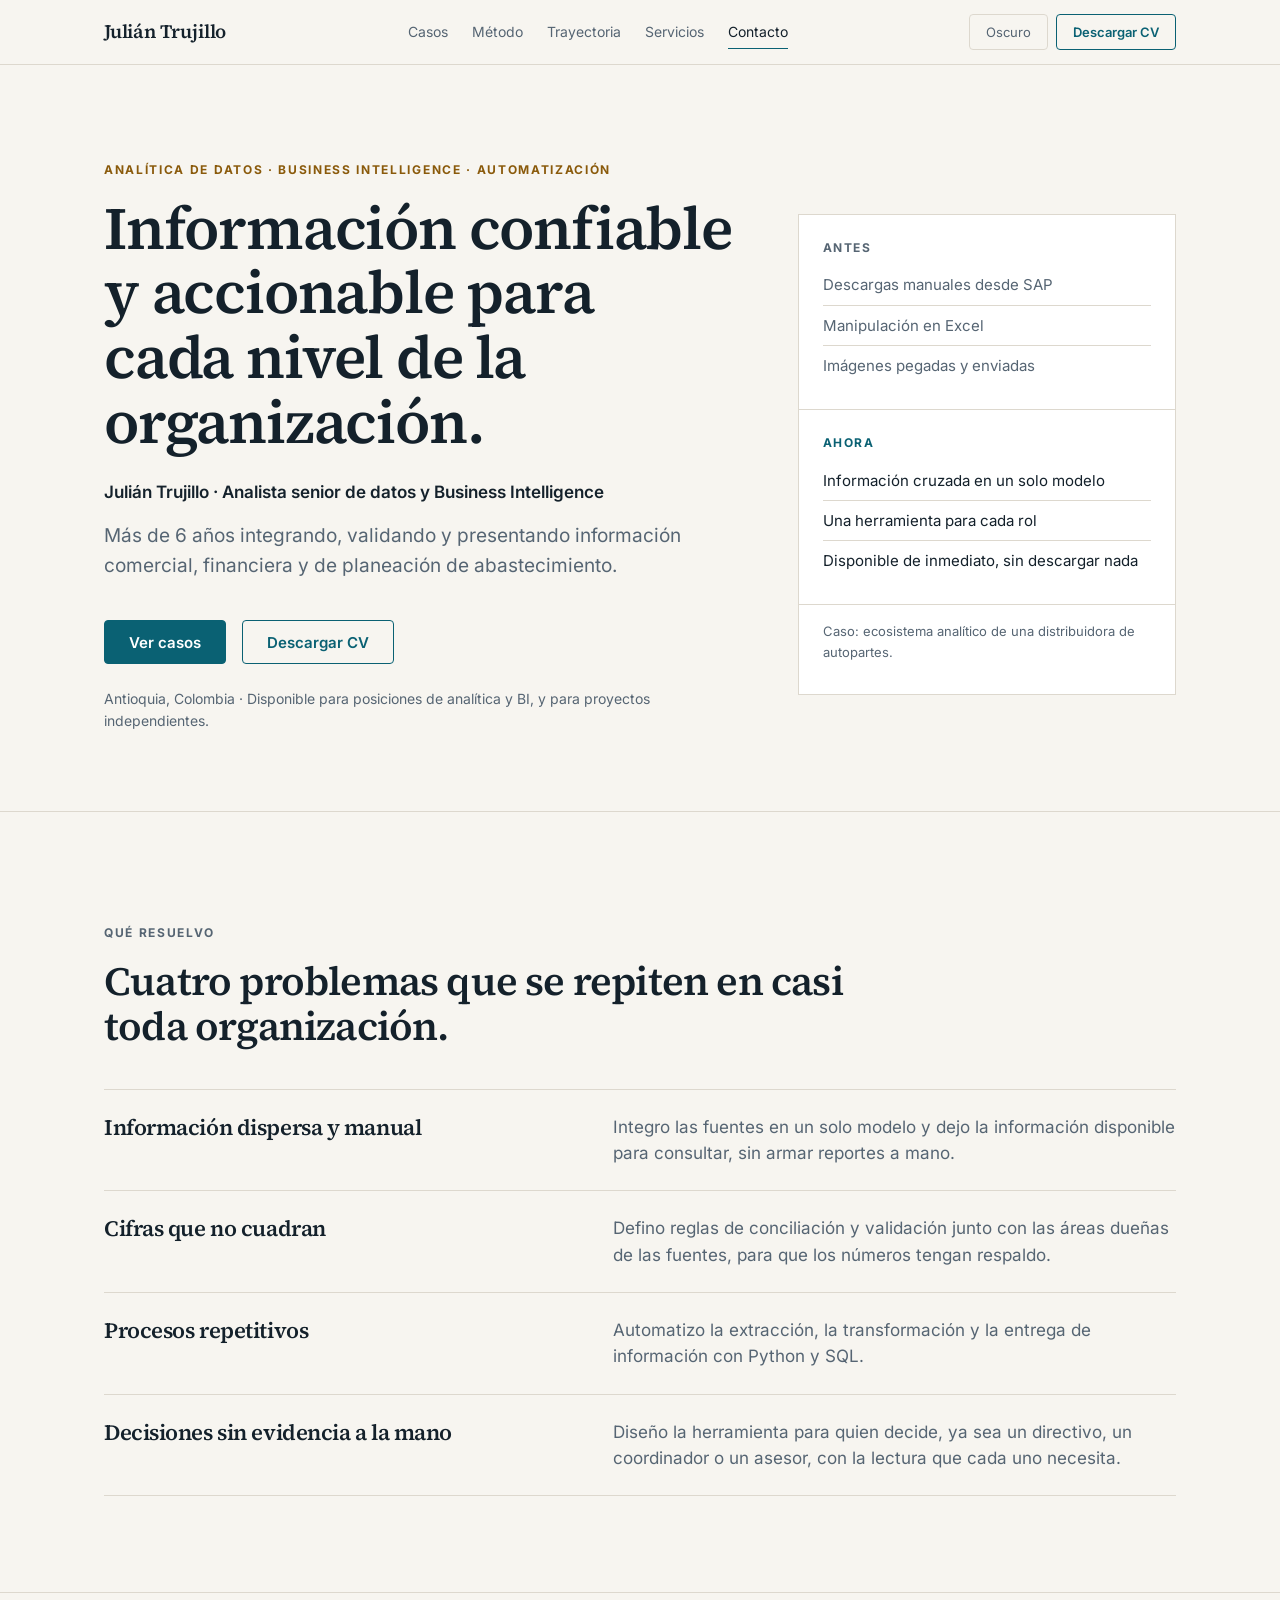
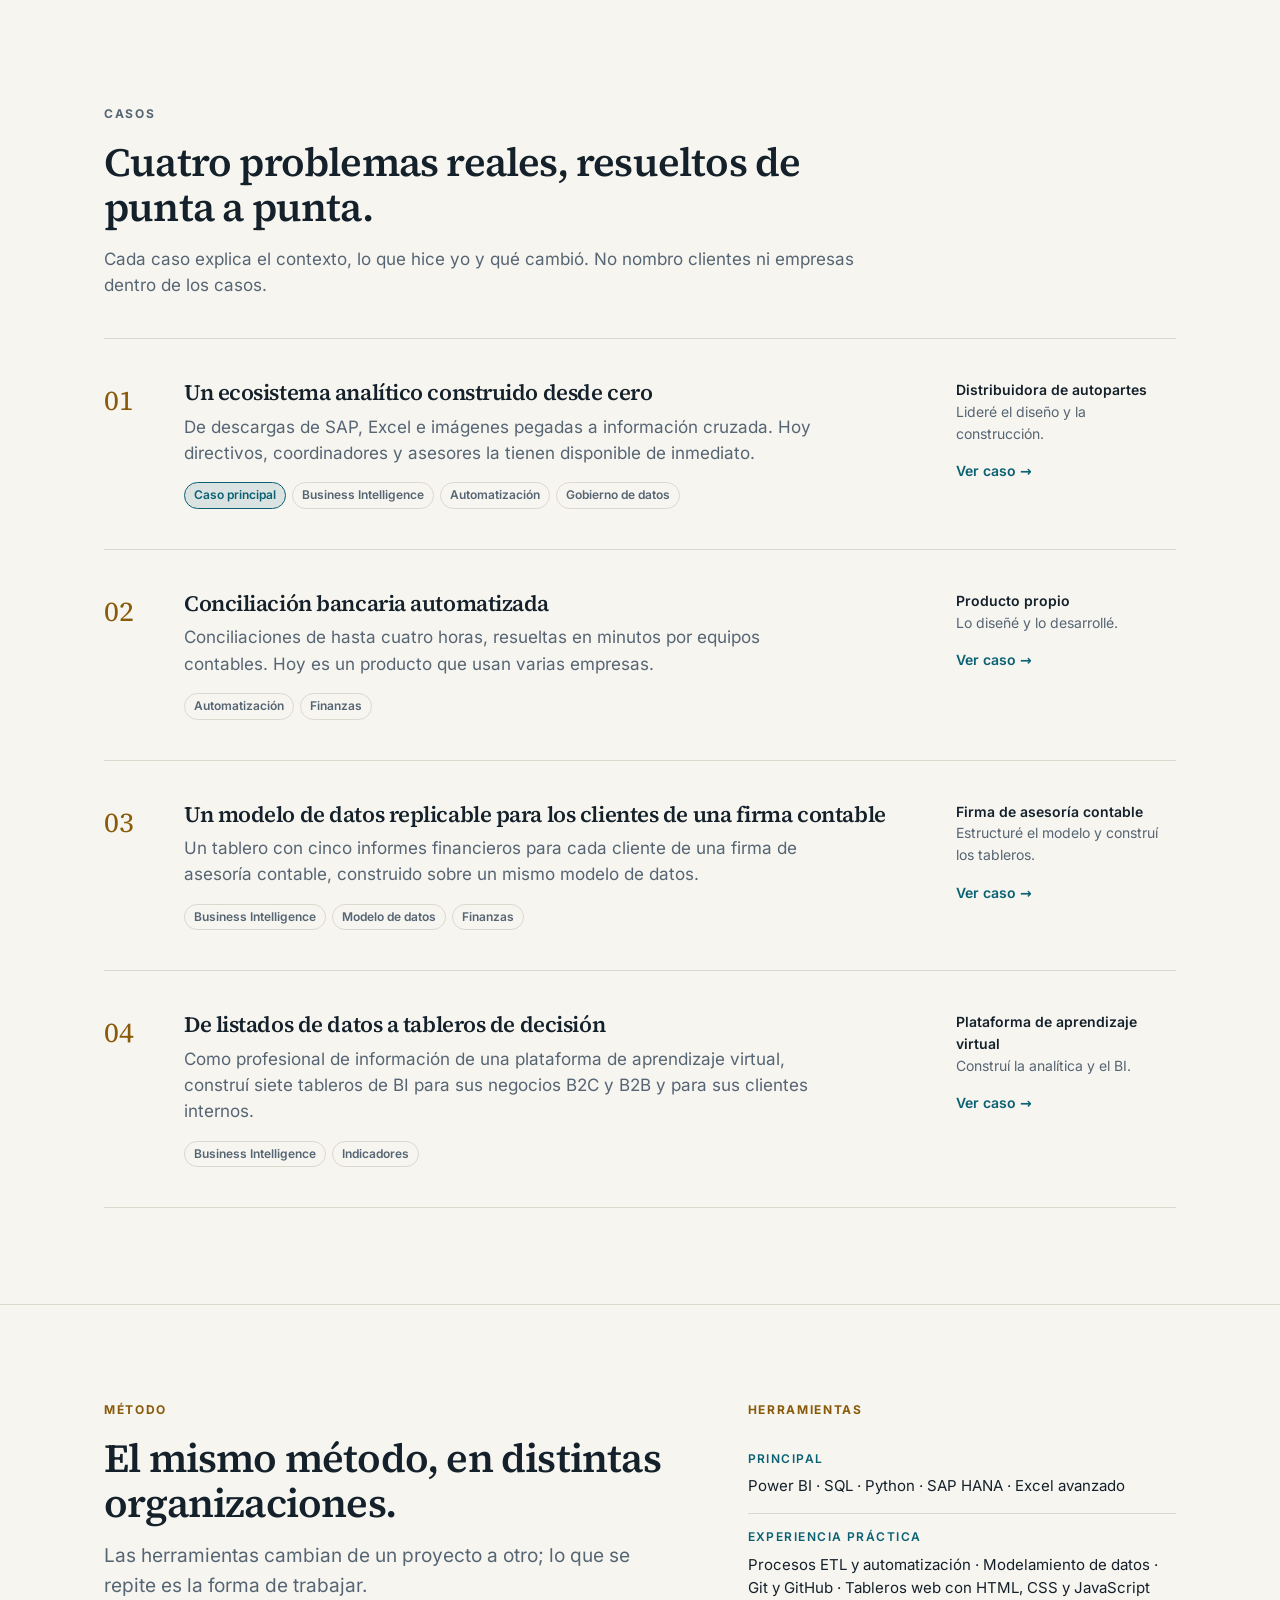
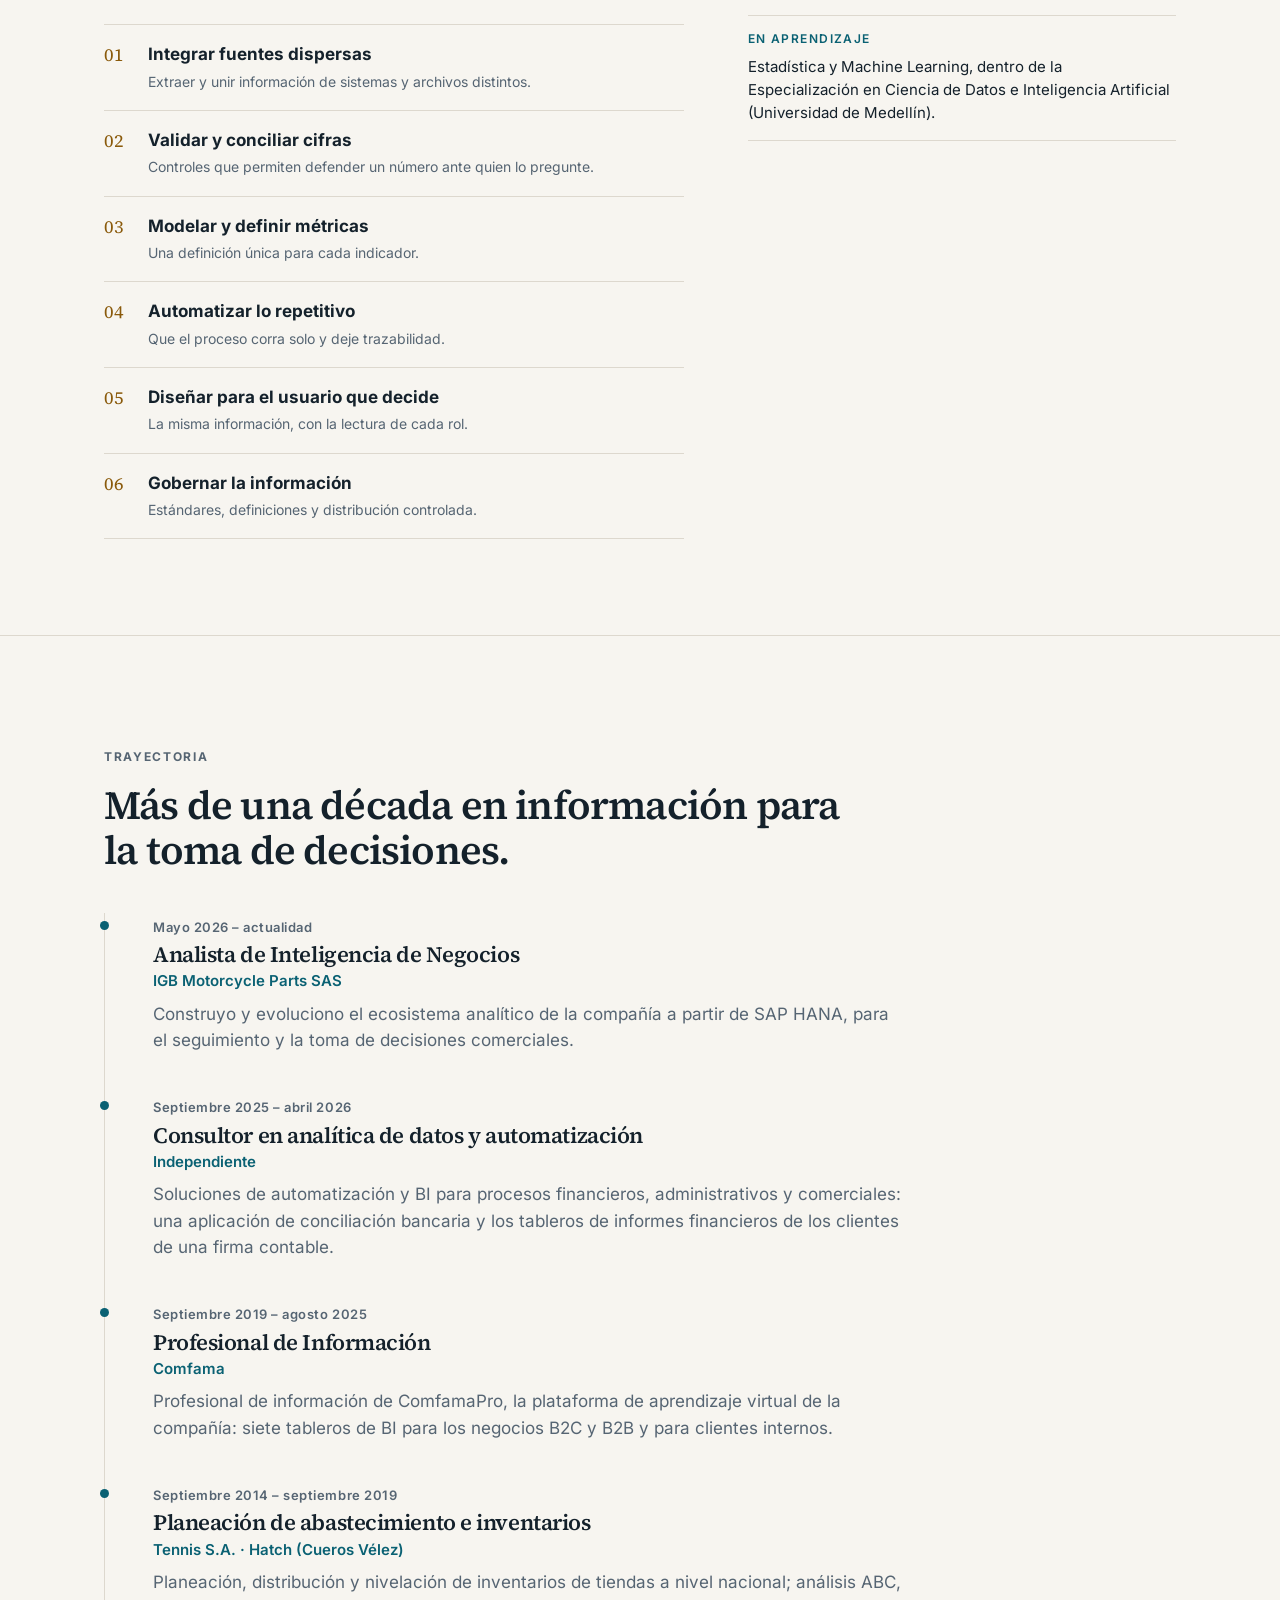
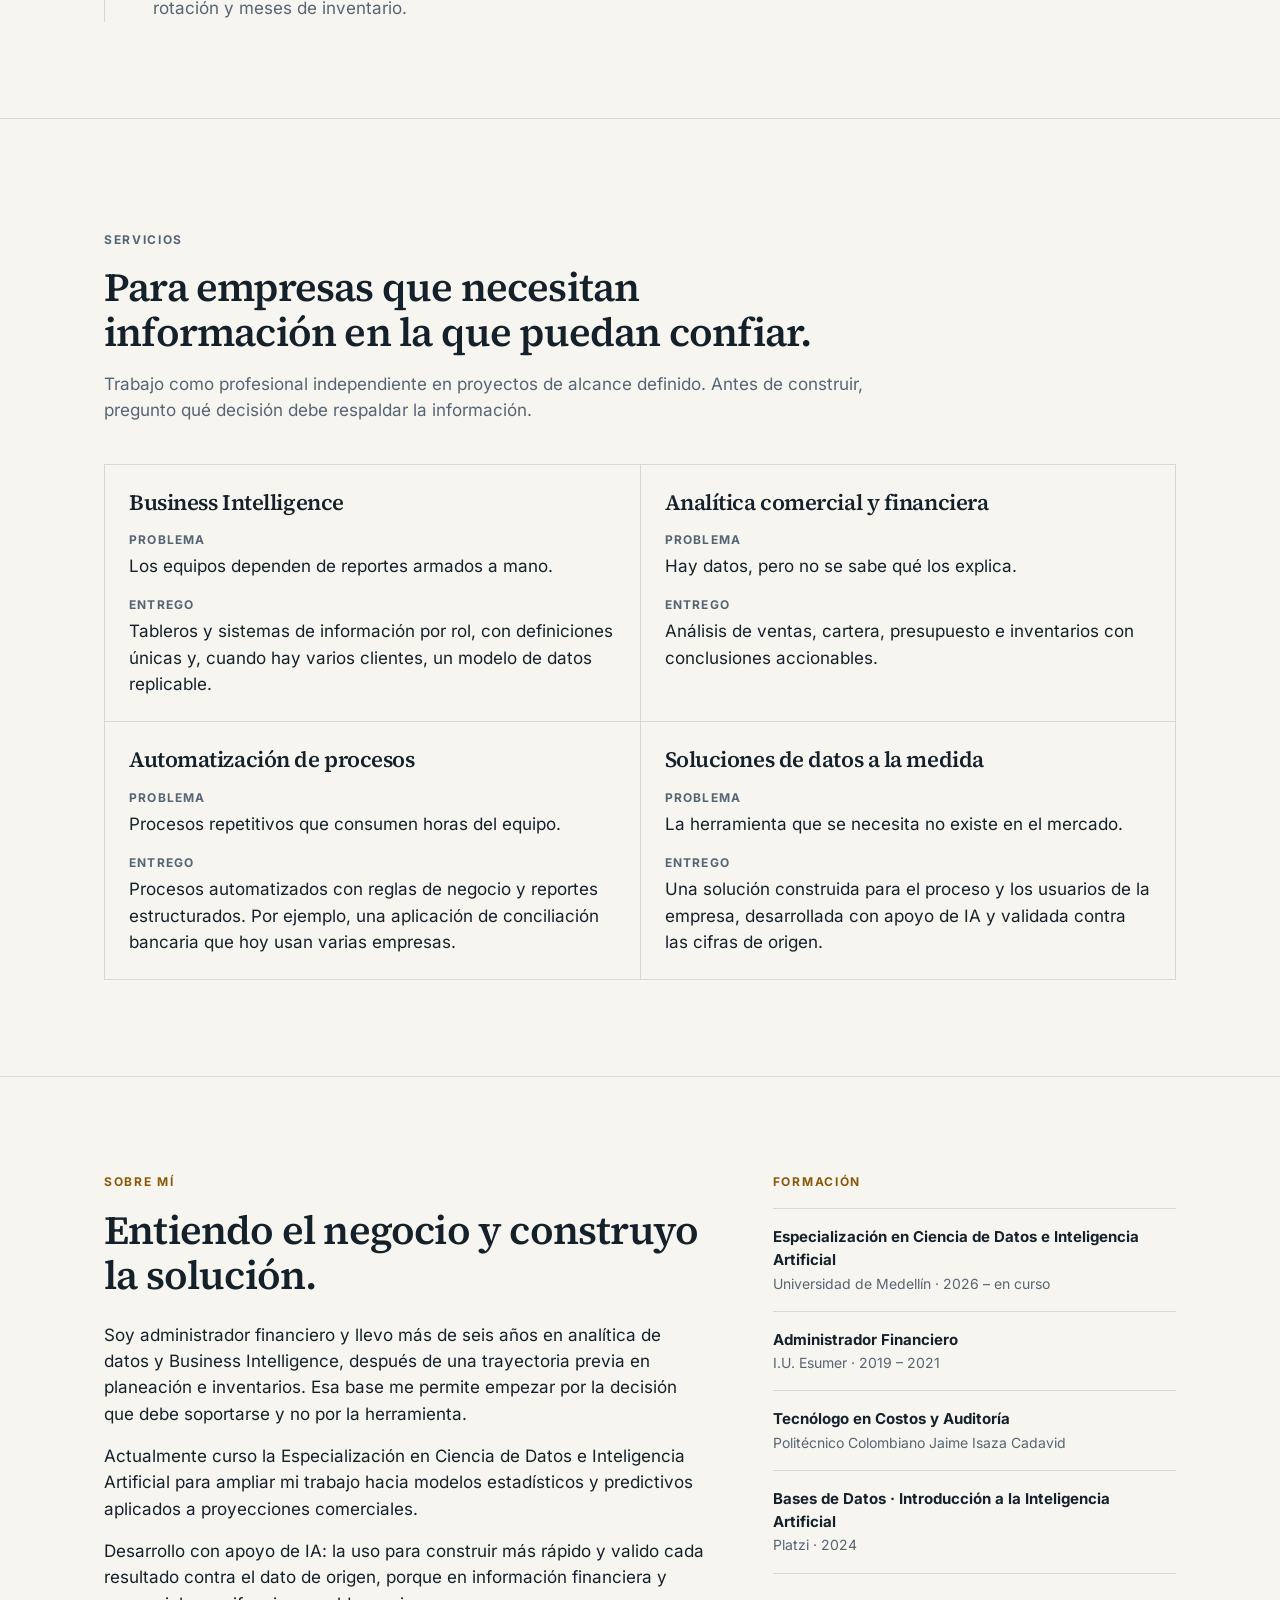
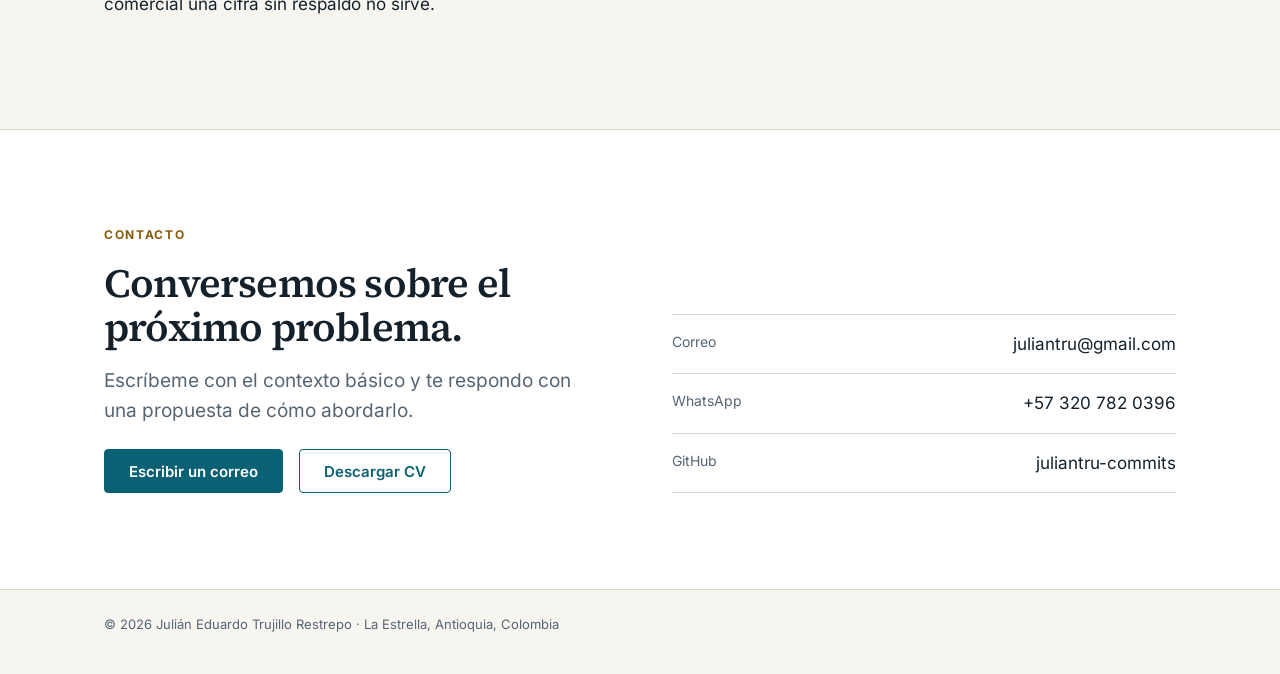
==== commit 8e03d59f: "Unifica tamaños: el caso 1 se destaca con una etiqueta, no con un título mayor - Los títulos de caso" ====
--- a/index.html
+++ b/index.html
@@ -111,12 +111,12 @@
       <p>Cada caso explica el contexto, lo que hice yo y qué cambió. No nombro clientes ni empresas dentro de los casos.</p>
     </div>
     <div class="cases">
-      <a class="case-row lead-case reveal" href="casos/ecosistema-analitico.html">
+      <a class="case-row reveal" href="casos/ecosistema-analitico.html">
         <span class="num">01</span>
         <div>
           <h3>Un ecosistema analítico construido desde cero</h3>
           <p>De descargas de SAP, Excel e imágenes pegadas a información cruzada. Hoy directivos, coordinadores y asesores la tienen disponible de inmediato.</p>
-          <div class="chips"><span class="chip">Business Intelligence</span><span class="chip">Automatización</span><span class="chip">Gobierno de datos</span></div>
+          <div class="chips"><span class="chip chip-main">Caso principal</span><span class="chip">Business Intelligence</span><span class="chip">Automatización</span><span class="chip">Gobierno de datos</span></div>
         </div>
         <div class="case-meta"><strong>Distribuidora de autopartes</strong>Lideré el diseño y la construcción.<span class="go">Ver caso →</span></div>
       </a>
--- a/assets/css/style.css
+++ b/assets/css/style.css
@@ -226,7 +226,6 @@
 /* ---------- Qué resuelvo ---------- */
 .problems { border-top: 1px solid var(--line); }
 .problem { display: grid; grid-template-columns: 1fr 1.2fr; gap: var(--sp-5); padding: var(--sp-4) 0; border-bottom: 1px solid var(--line); }
-.problem h3 { font-size: 21px; }
 .problem p { margin: 0; color: var(--muted); }
 
 /* ---------- Casos ---------- */
@@ -244,13 +243,13 @@
 .case-row:hover { background: color-mix(in srgb, var(--accent) 5%, transparent); }
 .case-row .num { font-family: var(--font-display); font-size: 28px; color: var(--gold); }
 .case-row h3 { margin-bottom: var(--sp-2); }
-.case-row.lead-case h3 { font-size: 28px; }
 .case-row p { margin: 0; color: var(--muted); max-width: 60ch; }
 .case-meta { font-size: 14px; color: var(--muted); }
 .case-meta strong { display: block; color: var(--text); font-weight: 600; }
 .case-meta .go { display: block; margin-top: var(--sp-3); color: var(--accent); font-weight: 600; }
 .chips { display: flex; flex-wrap: wrap; gap: 6px; margin-top: var(--sp-3); }
 .chip { font-size: 12px; font-weight: 600; padding: 3px 9px; border: 1px solid var(--line); border-radius: 999px; color: var(--muted); }
+.chip-main { color: var(--accent); border-color: var(--accent); background: color-mix(in srgb, var(--accent) 12%, transparent); }
 
 /* ---------- Método ---------- */
 .method-grid { display: grid; grid-template-columns: 1.15fr .85fr; gap: var(--sp-6); }
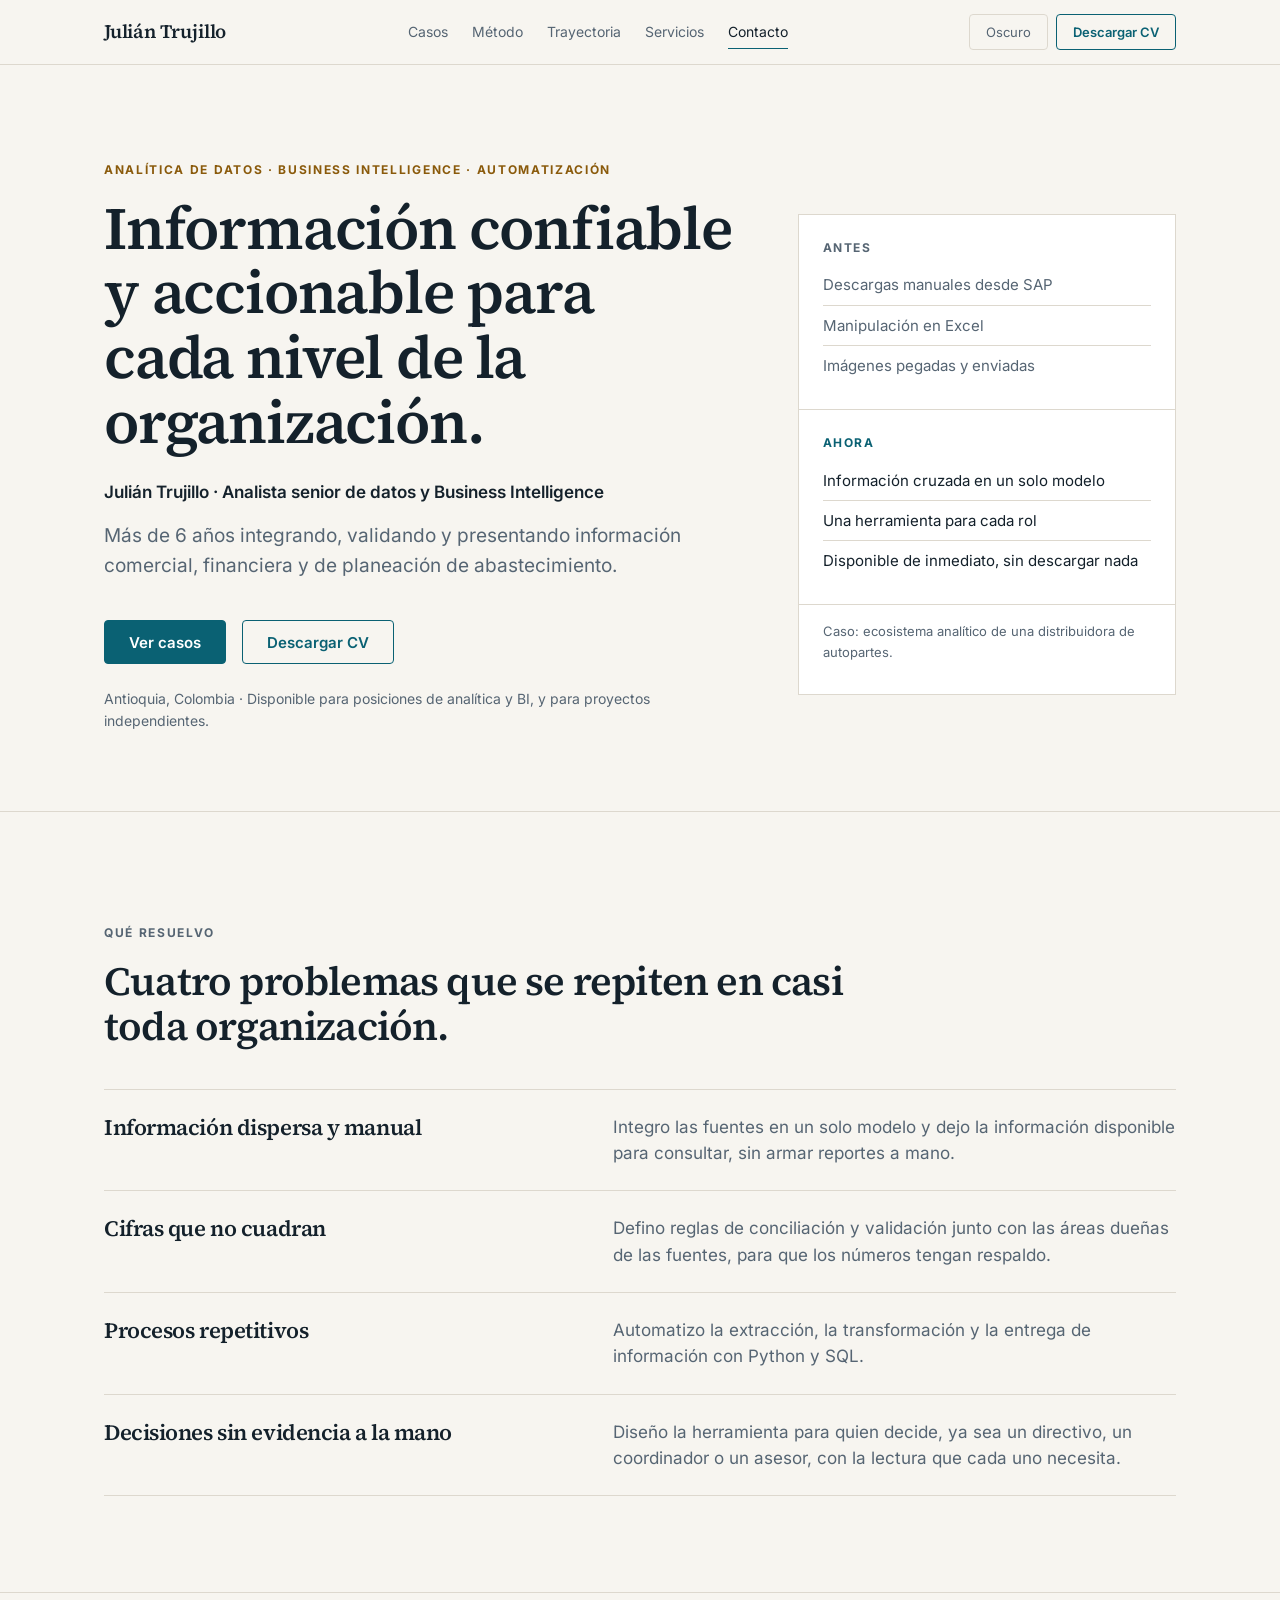
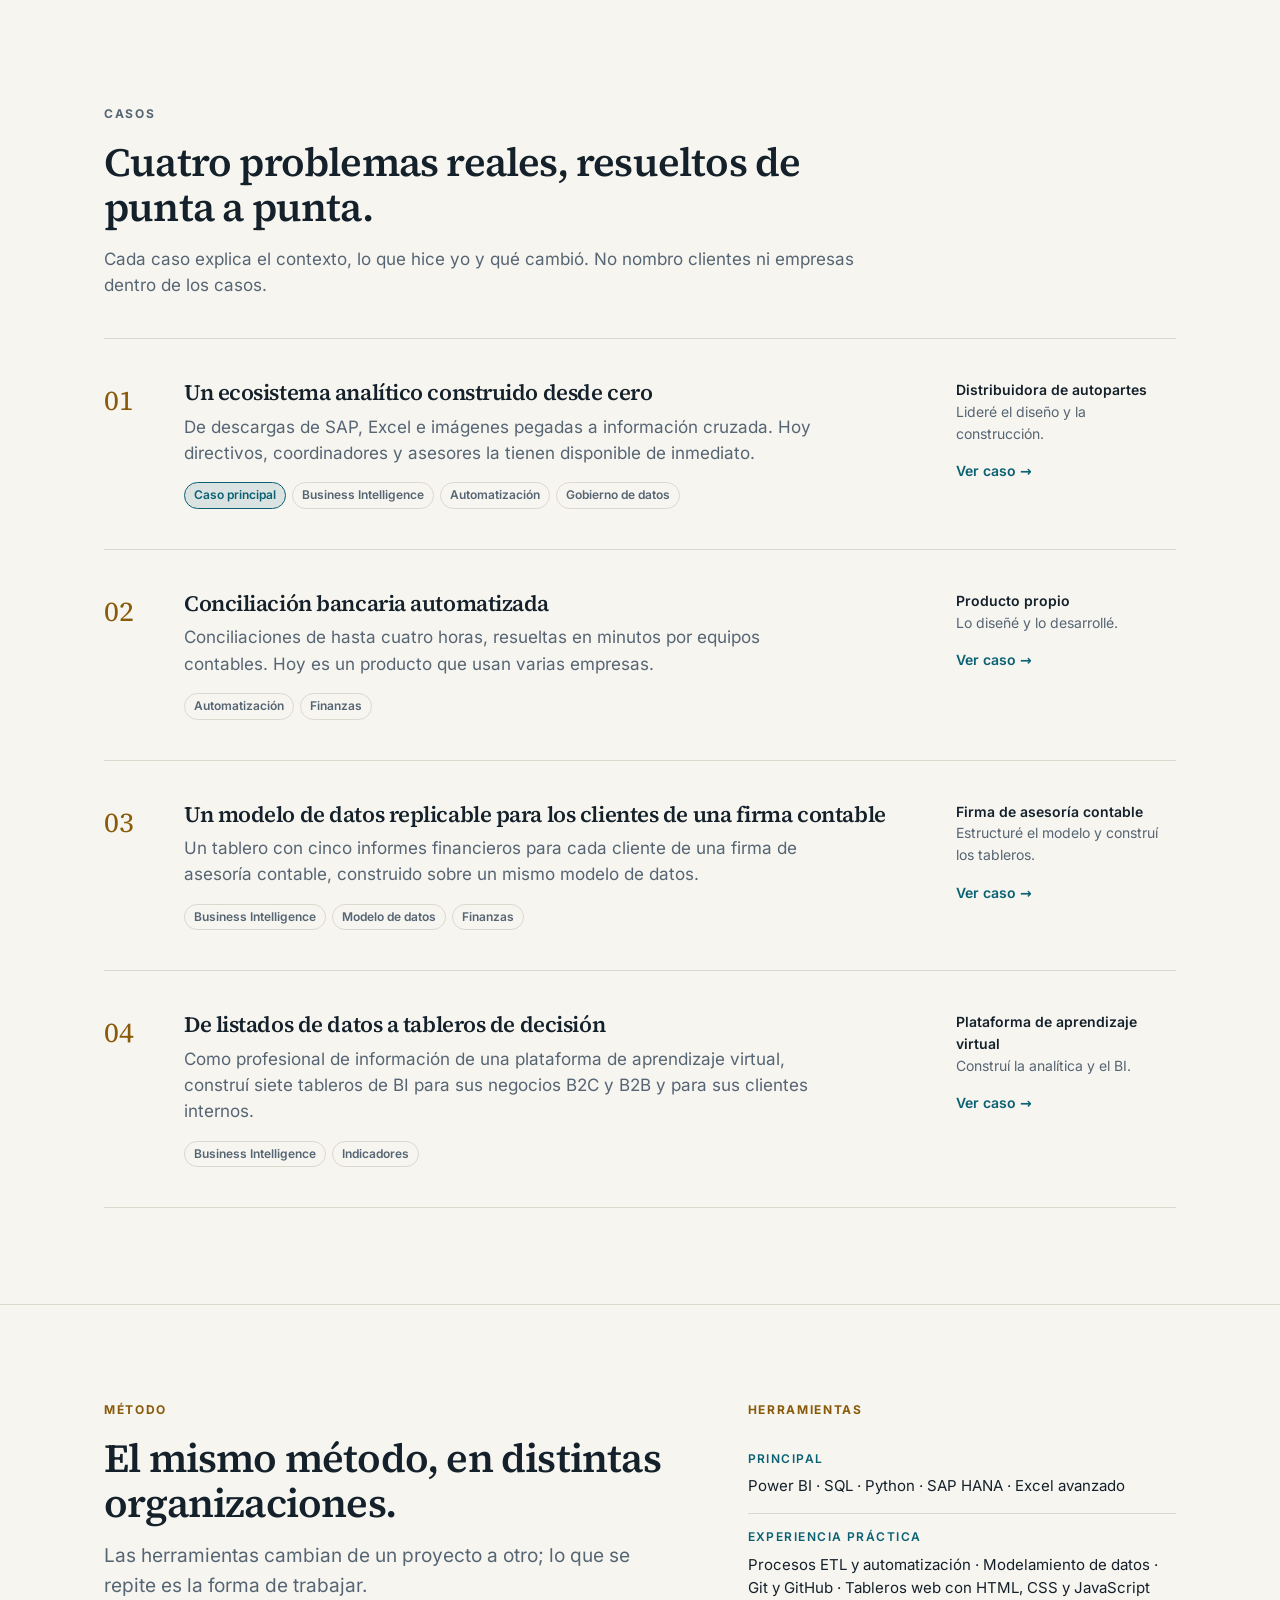
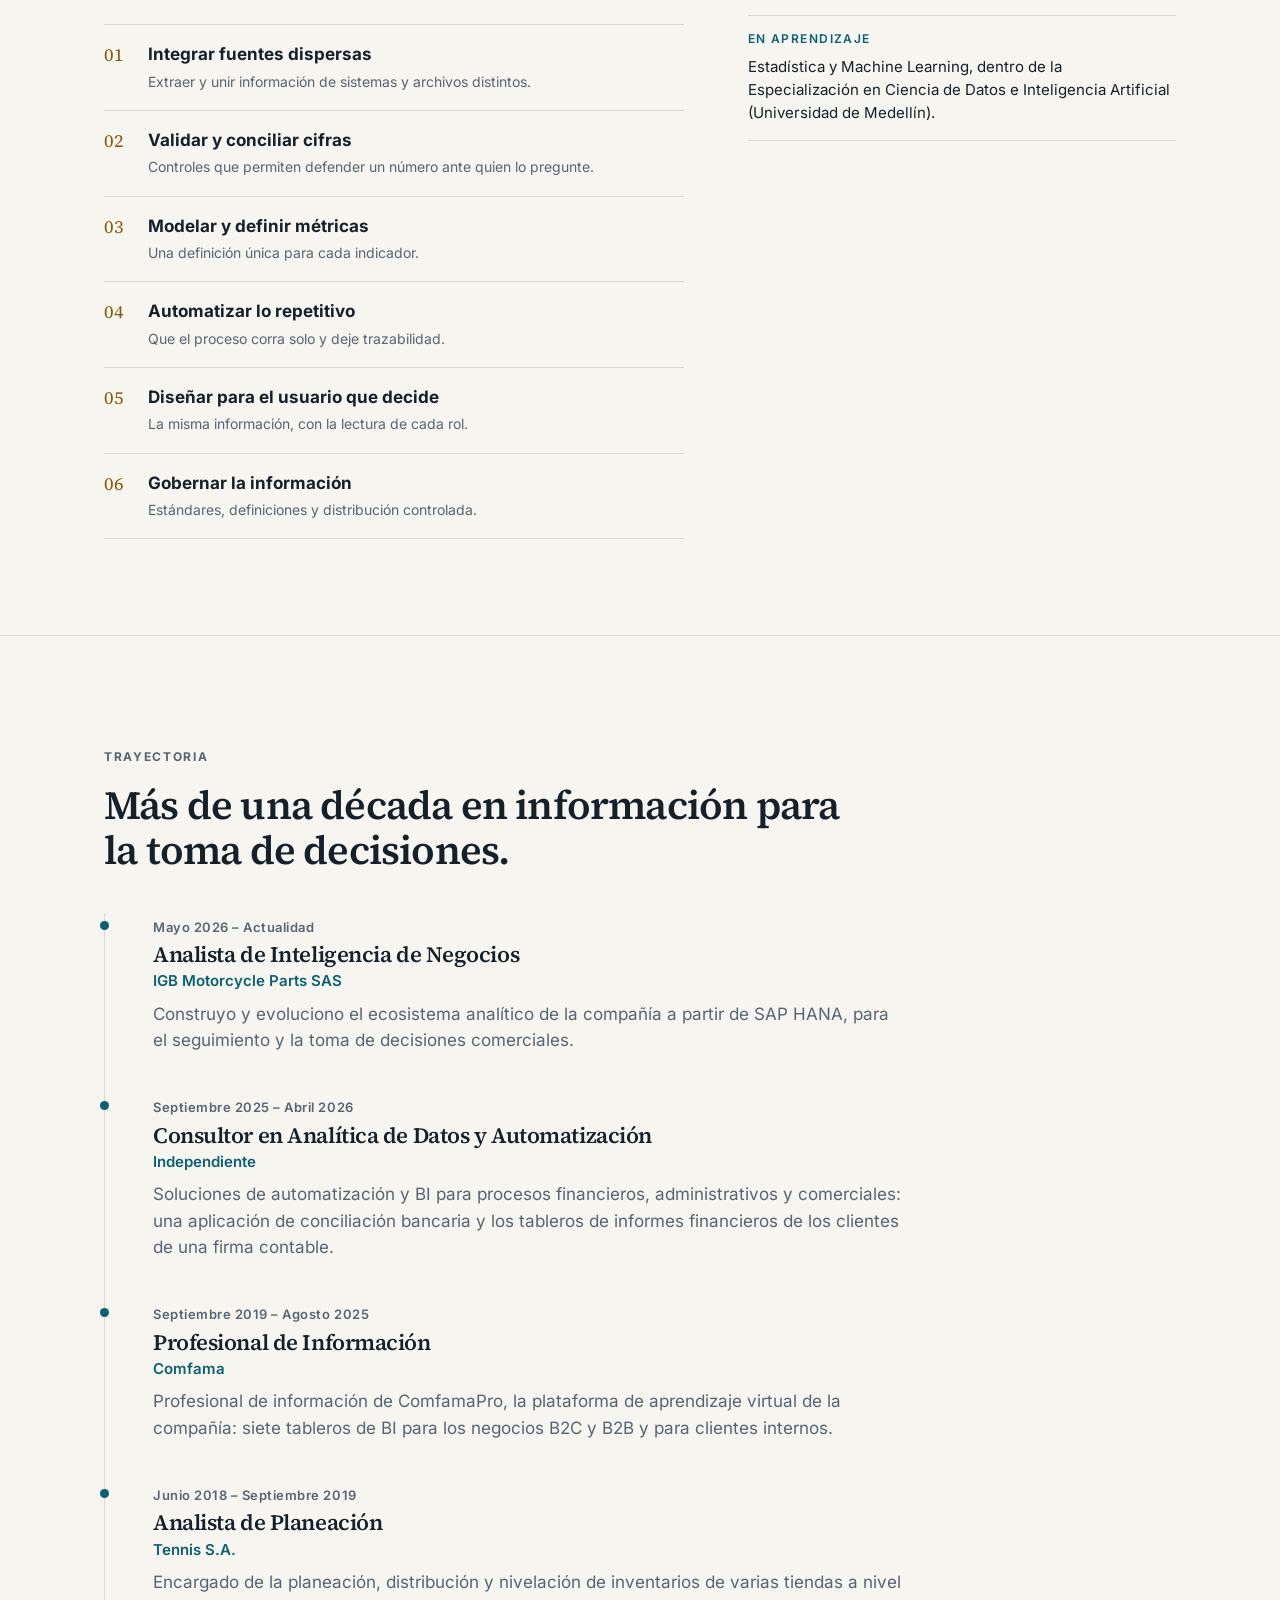
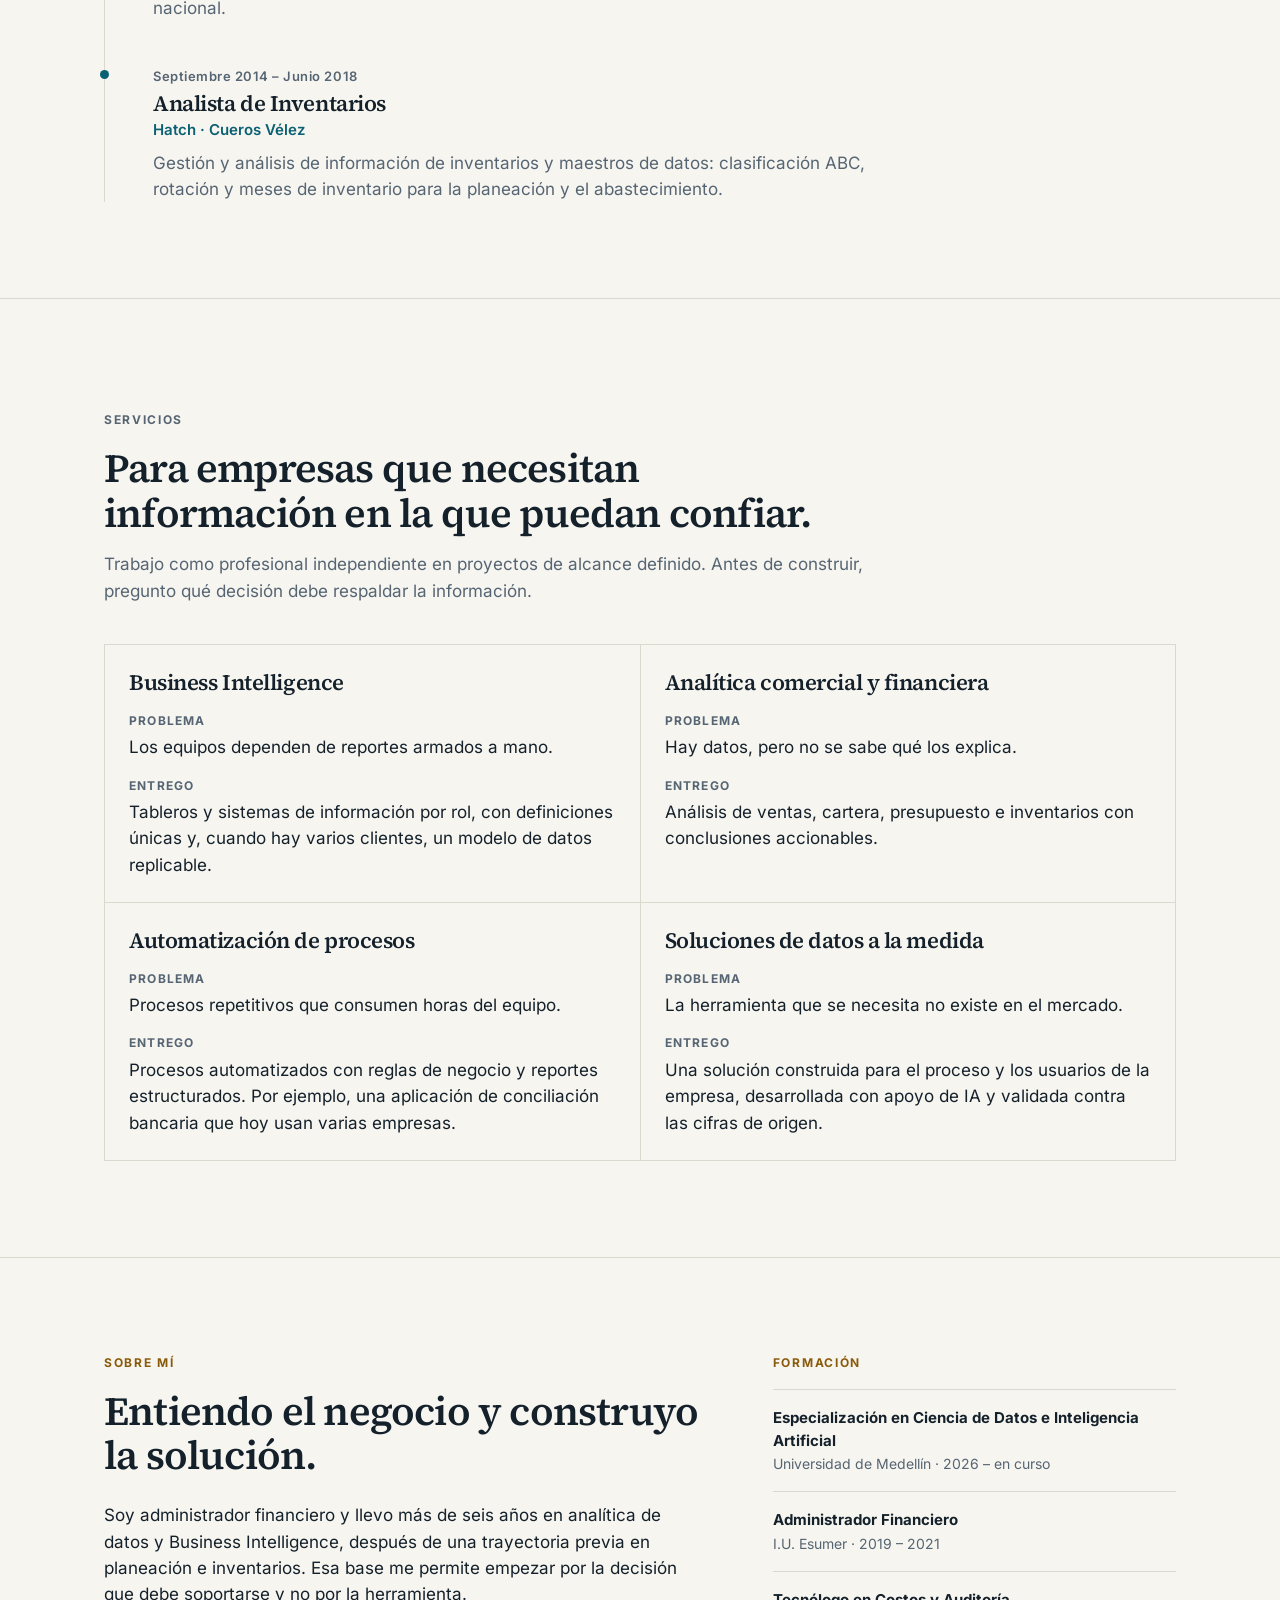
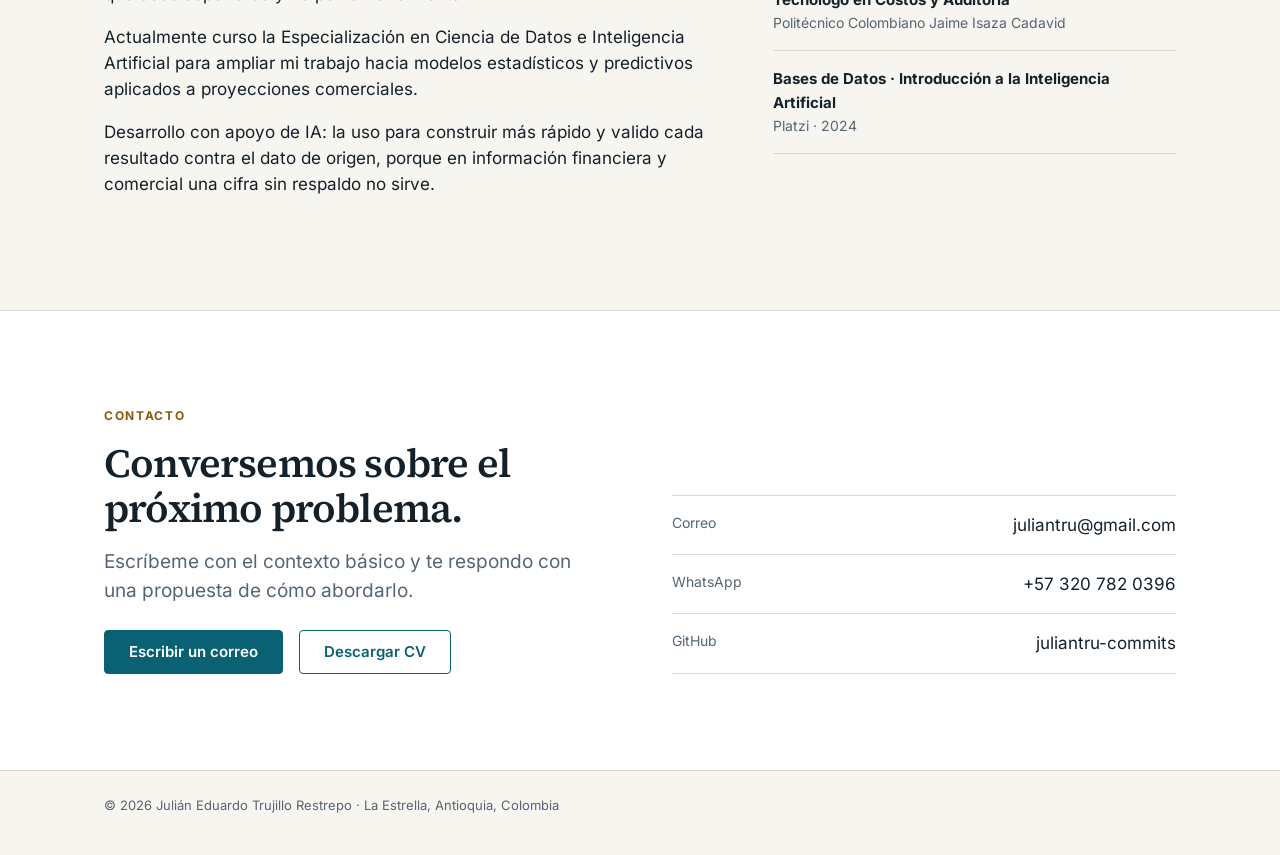
==== commit 660ea3ba: "Trayectoria idéntica al CV y CV actualizado - Tennis y Hatch pasan a dos entradas con los cargos exa" ====
--- a/index.html
+++ b/index.html
@@ -182,10 +182,11 @@
       <h2>Más de una década en información para la toma de decisiones.</h2>
     </div>
     <ol class="timeline">
-      <li class="reveal"><span class="tl-when">Mayo 2026 – actualidad</span><h3>Analista de Inteligencia de Negocios</h3><div class="tl-org">IGB Motorcycle Parts SAS</div><p>Construyo y evoluciono el ecosistema analítico de la compañía a partir de SAP HANA, para el seguimiento y la toma de decisiones comerciales.</p></li>
-      <li class="reveal"><span class="tl-when">Septiembre 2025 – abril 2026</span><h3>Consultor en analítica de datos y automatización</h3><div class="tl-org">Independiente</div><p>Soluciones de automatización y BI para procesos financieros, administrativos y comerciales: una aplicación de conciliación bancaria y los tableros de informes financieros de los clientes de una firma contable.</p></li>
-      <li class="reveal"><span class="tl-when">Septiembre 2019 – agosto 2025</span><h3>Profesional de Información</h3><div class="tl-org">Comfama</div><p>Profesional de información de ComfamaPro, la plataforma de aprendizaje virtual de la compañía: siete tableros de BI para los negocios B2C y B2B y para clientes internos.</p></li>
-      <li class="reveal"><span class="tl-when">Septiembre 2014 – septiembre 2019</span><h3>Planeación de abastecimiento e inventarios</h3><div class="tl-org">Tennis S.A. · Hatch (Cueros Vélez)</div><p>Planeación, distribución y nivelación de inventarios de tiendas a nivel nacional; análisis ABC, rotación y meses de inventario.</p></li>
+      <li class="reveal"><span class="tl-when">Mayo 2026 – Actualidad</span><h3>Analista de Inteligencia de Negocios</h3><div class="tl-org">IGB Motorcycle Parts SAS</div><p>Construyo y evoluciono el ecosistema analítico de la compañía a partir de SAP HANA, para el seguimiento y la toma de decisiones comerciales.</p></li>
+      <li class="reveal"><span class="tl-when">Septiembre 2025 – Abril 2026</span><h3>Consultor en Analítica de Datos y Automatización</h3><div class="tl-org">Independiente</div><p>Soluciones de automatización y BI para procesos financieros, administrativos y comerciales: una aplicación de conciliación bancaria y los tableros de informes financieros de los clientes de una firma contable.</p></li>
+      <li class="reveal"><span class="tl-when">Septiembre 2019 – Agosto 2025</span><h3>Profesional de Información</h3><div class="tl-org">Comfama</div><p>Profesional de información de ComfamaPro, la plataforma de aprendizaje virtual de la compañía: siete tableros de BI para los negocios B2C y B2B y para clientes internos.</p></li>
+      <li class="reveal"><span class="tl-when">Junio 2018 – Septiembre 2019</span><h3>Analista de Planeación</h3><div class="tl-org">Tennis S.A.</div><p>Encargado de la planeación, distribución y nivelación de inventarios de varias tiendas a nivel nacional.</p></li>
+      <li class="reveal"><span class="tl-when">Septiembre 2014 – Junio 2018</span><h3>Analista de Inventarios</h3><div class="tl-org">Hatch · Cueros Vélez</div><p>Gestión y análisis de información de inventarios y maestros de datos: clasificación ABC, rotación y meses de inventario para la planeación y el abastecimiento.</p></li>
     </ol>
   </div>
 </section>
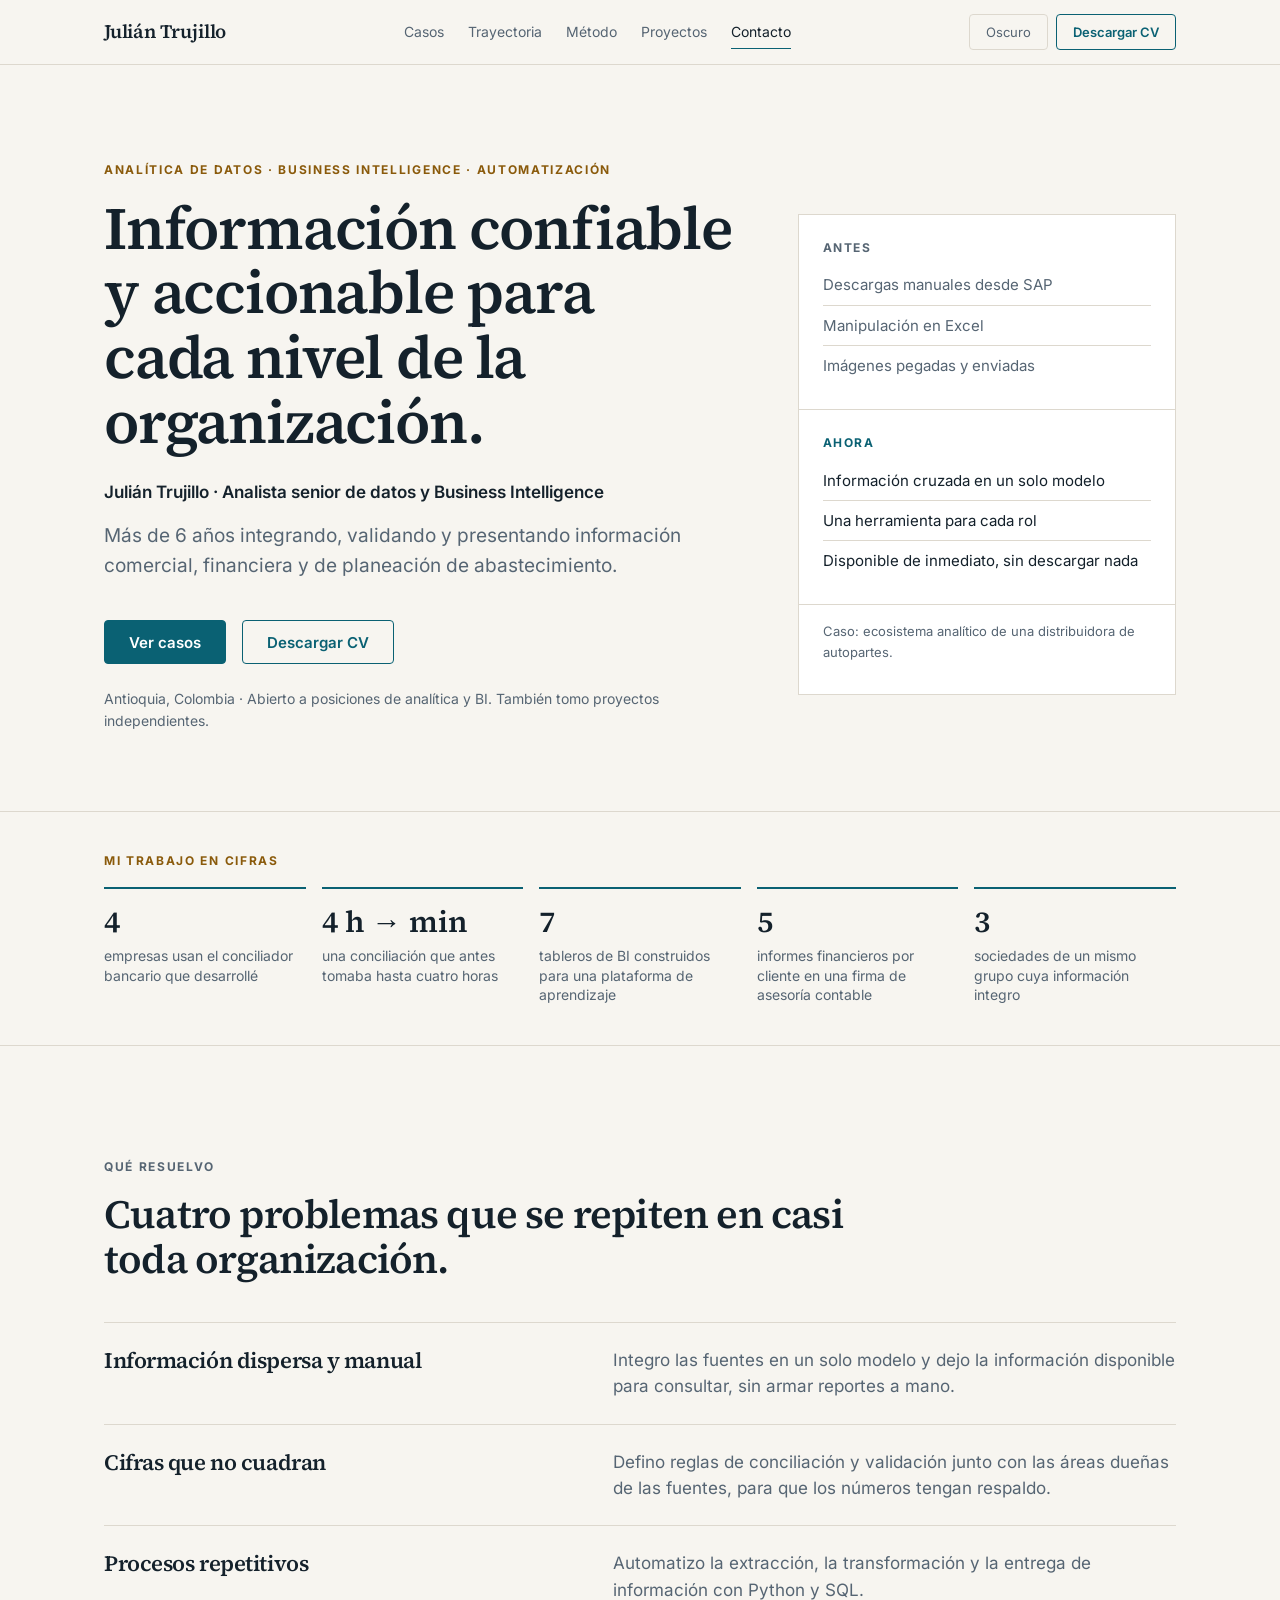
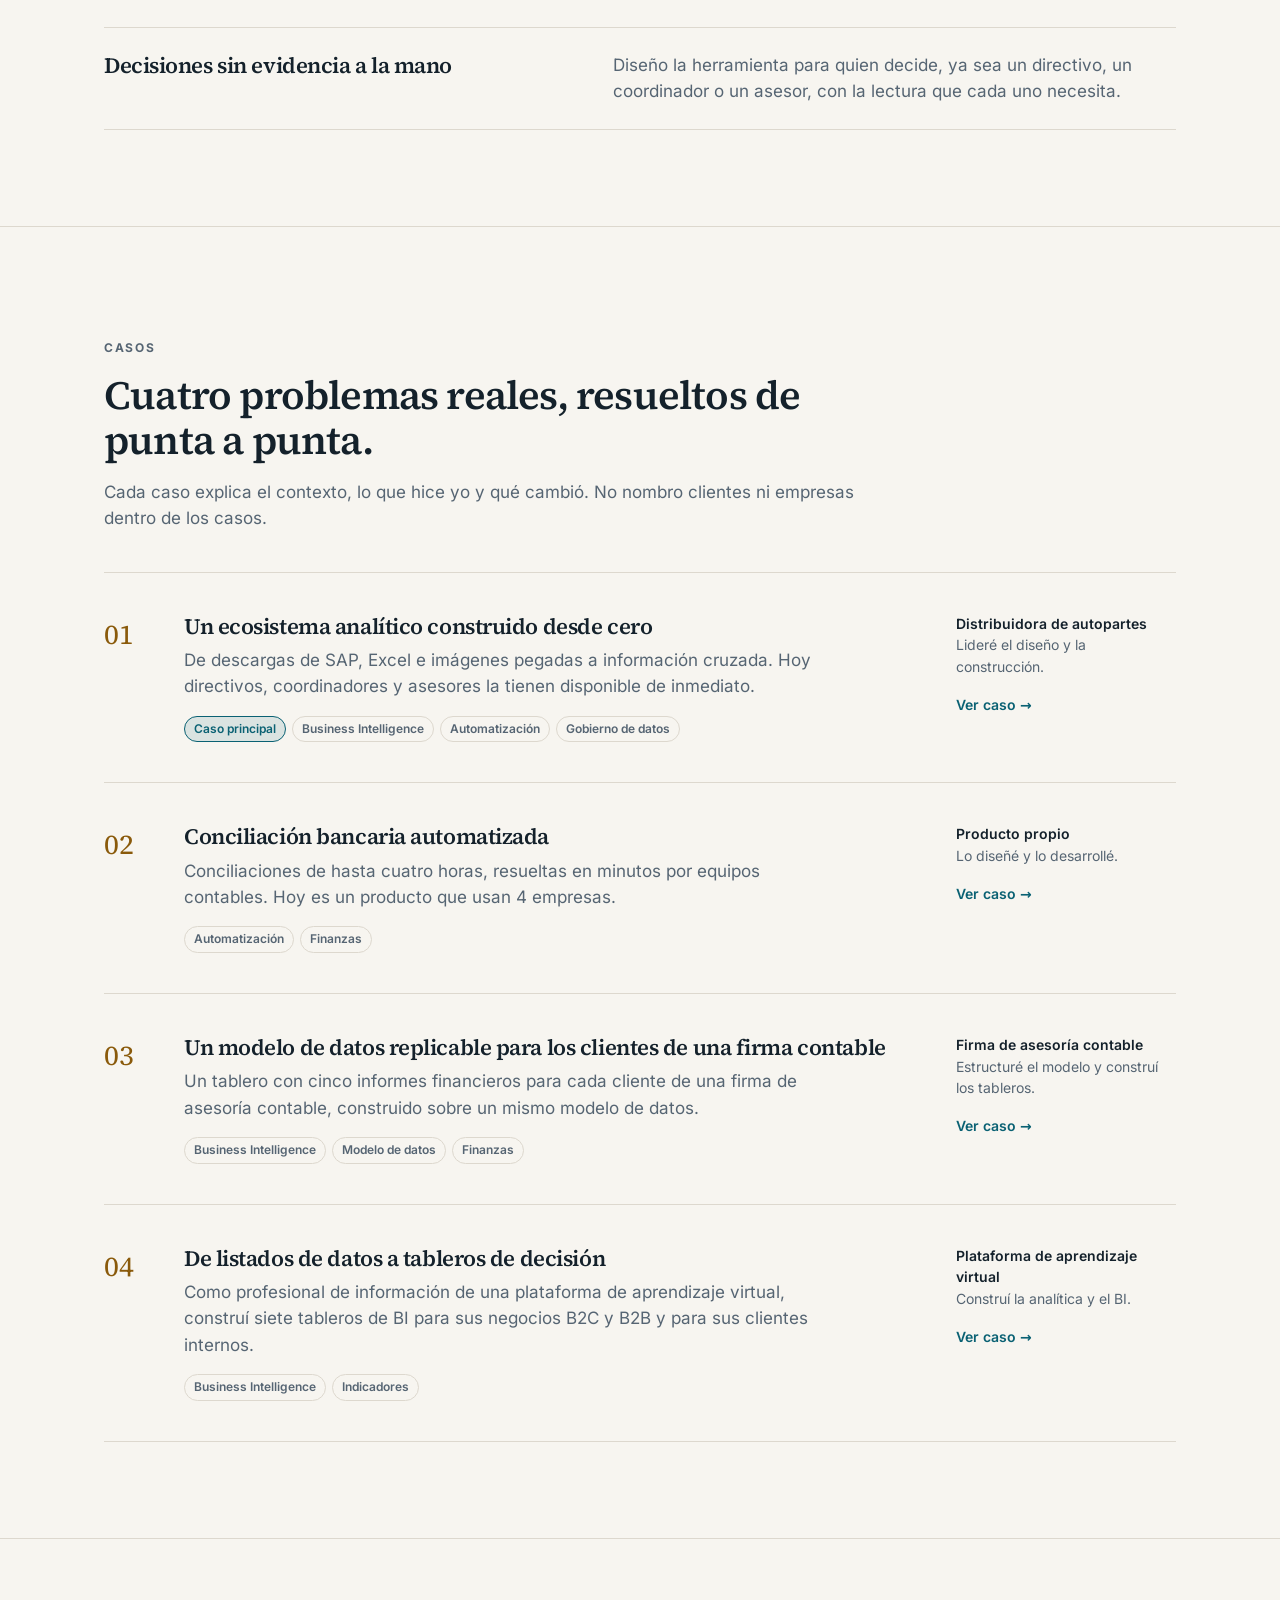
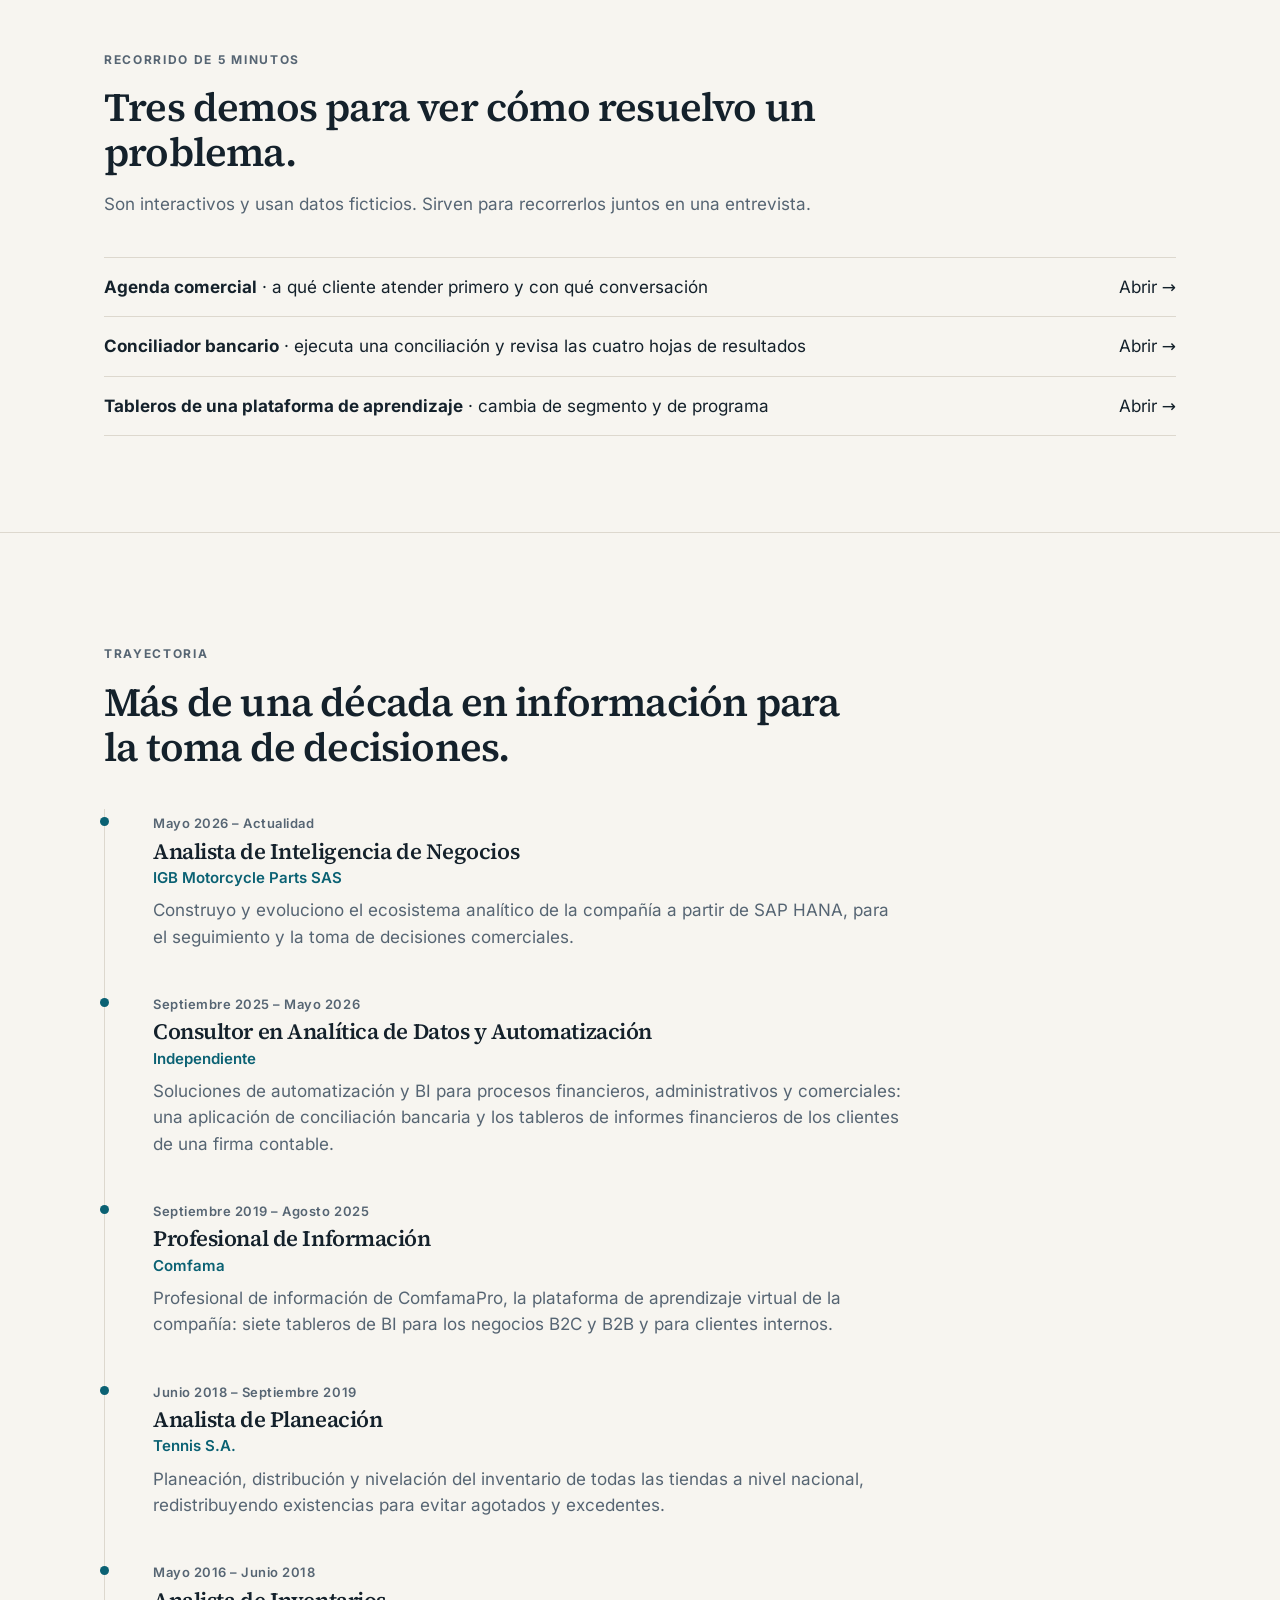
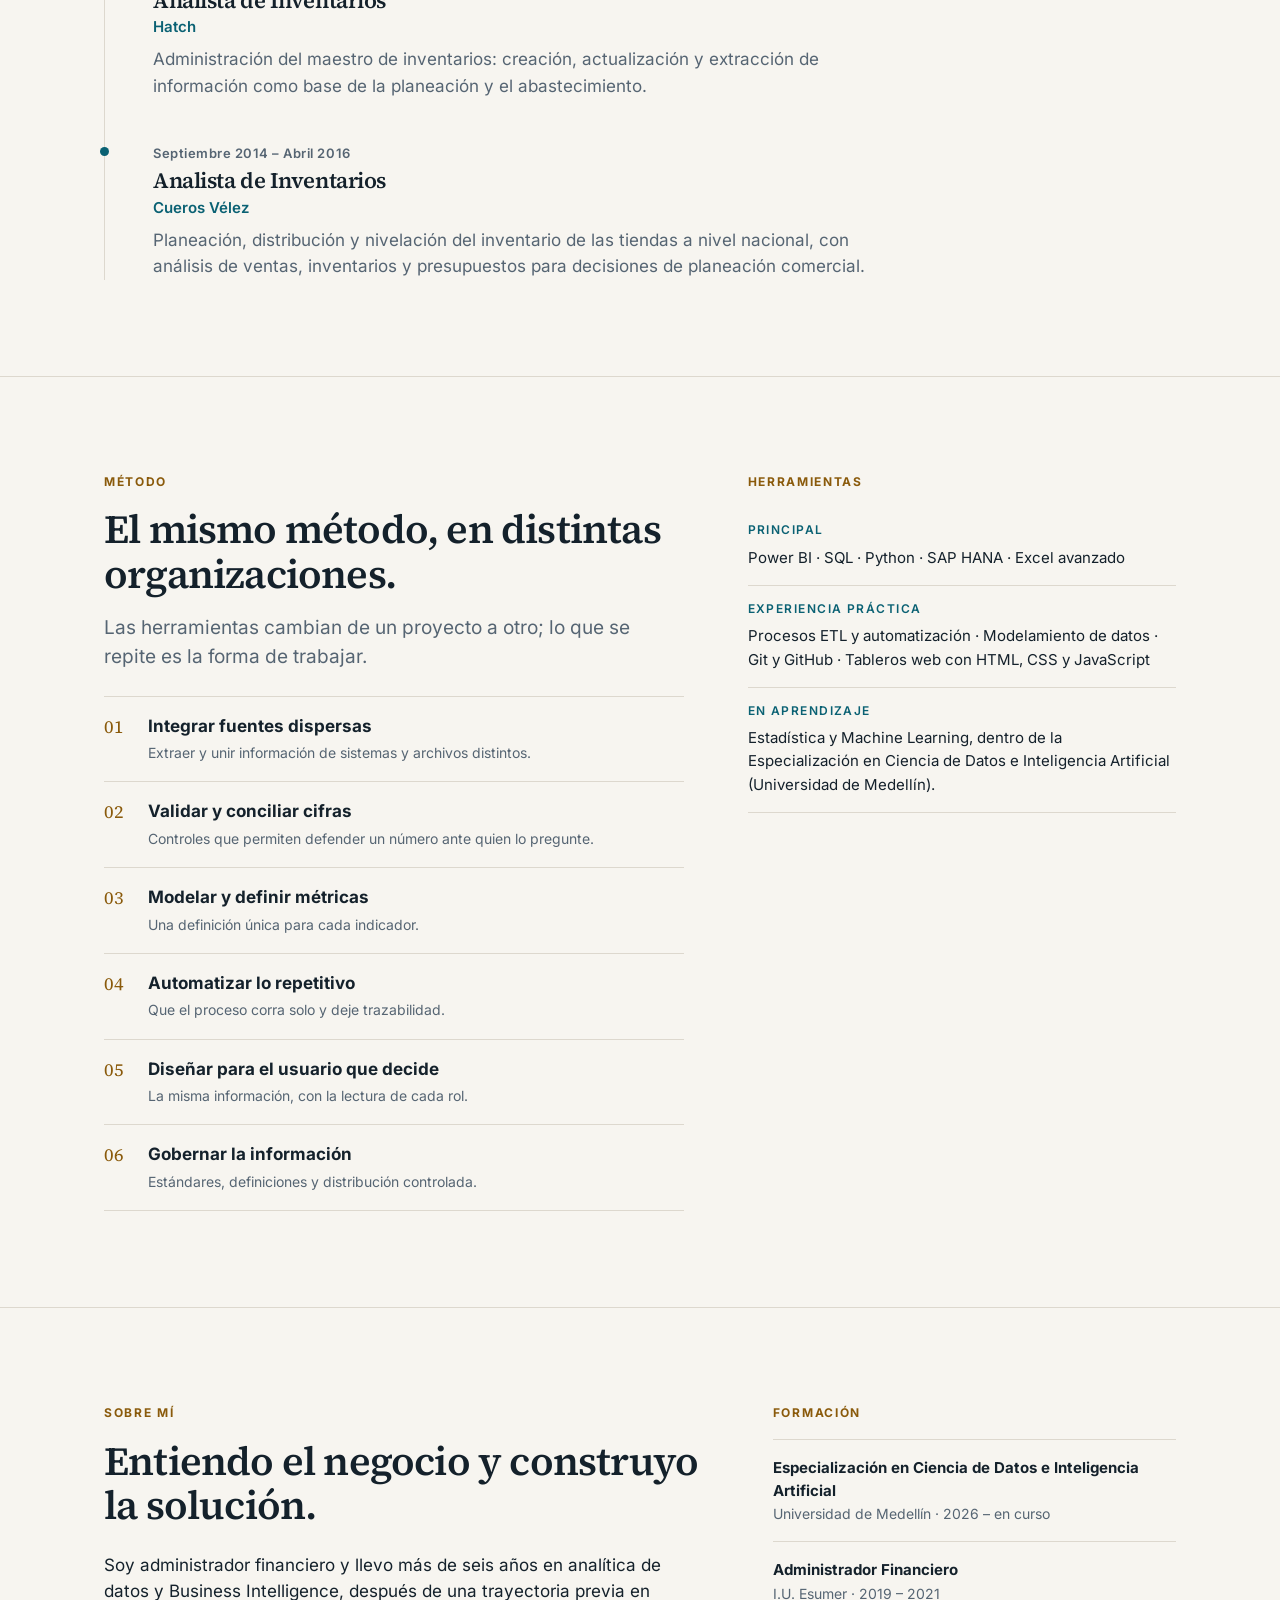
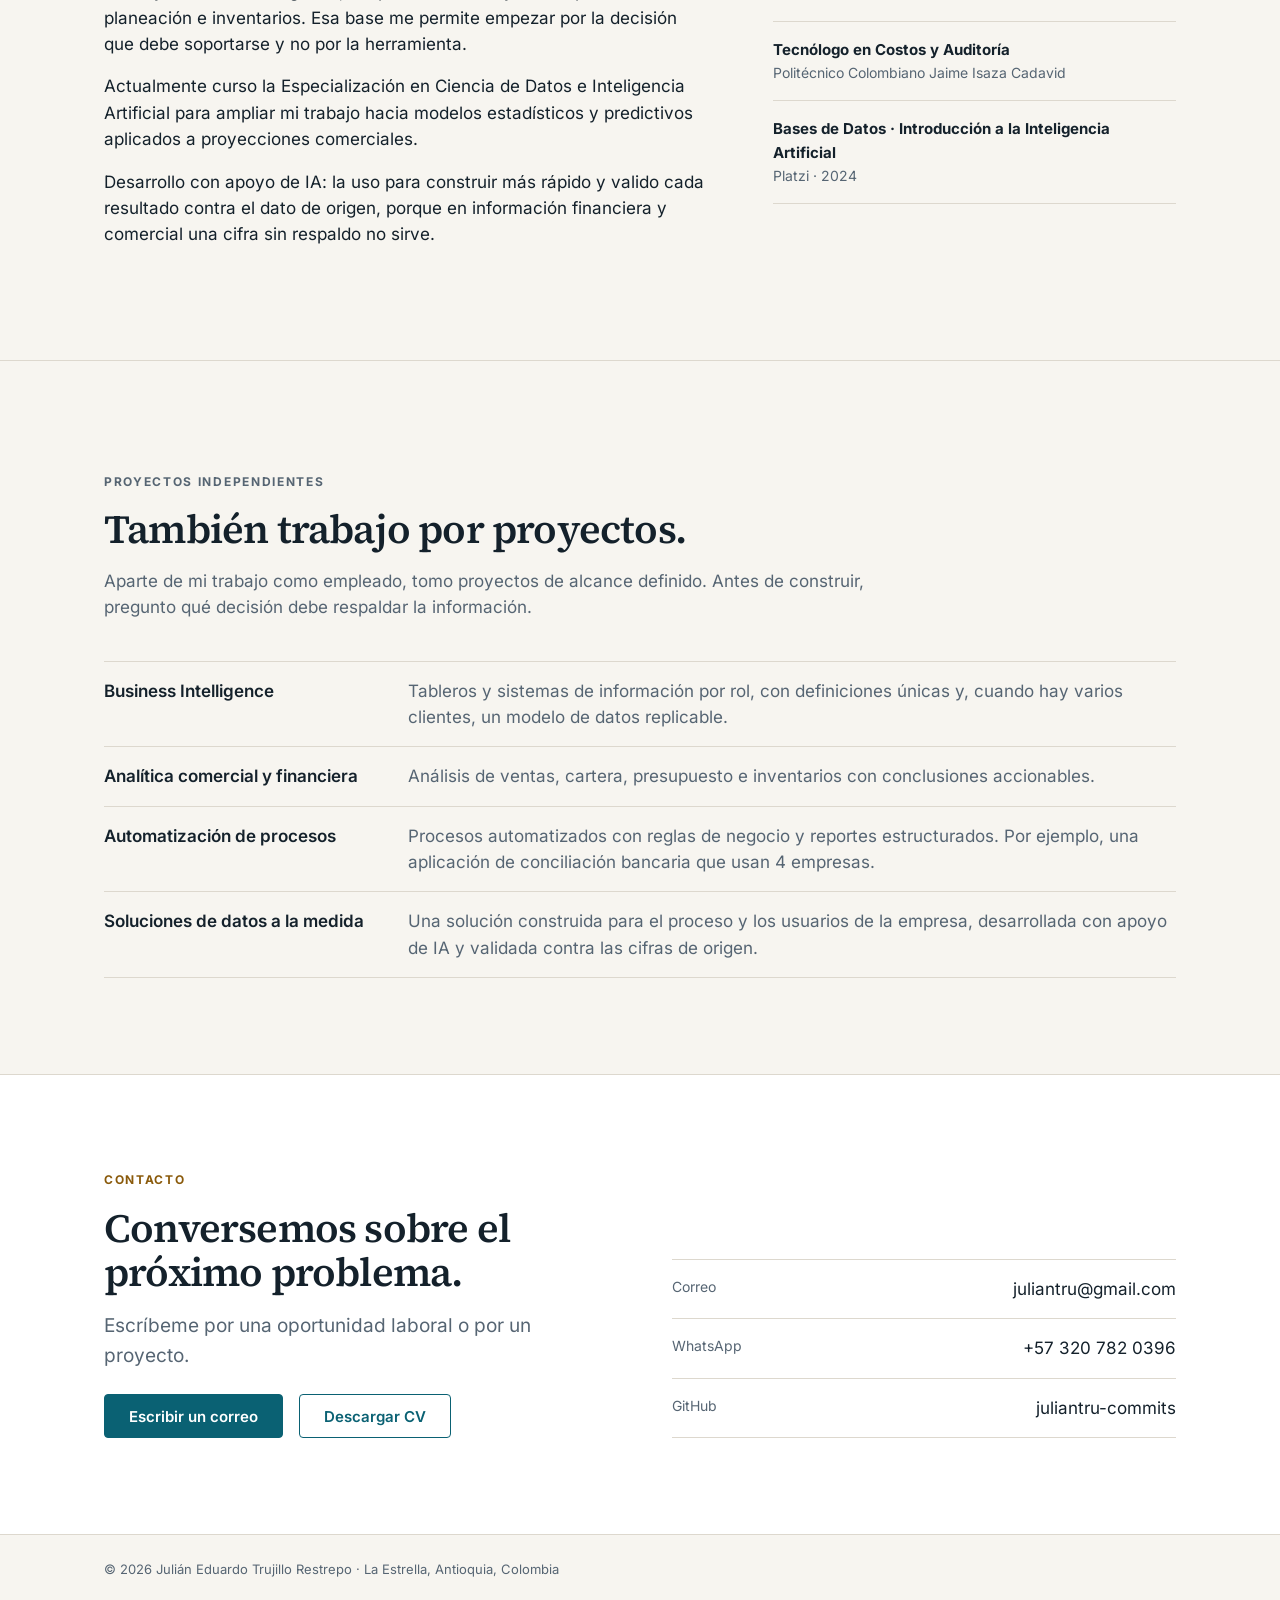
==== commit 2e20f85d: "CV de una página, trayectoria corregida y enfoque de búsqueda de empleo - CV público de una página; " ====
--- a/index.html
+++ b/index.html
@@ -37,9 +37,9 @@
     <a class="brand" href="#inicio">Julián Trujillo</a>
     <nav class="nav" id="nav" aria-label="Principal">
       <a class="link" href="#casos">Casos</a>
+      <a class="link" href="#trayectoria">Trayectoria</a>
       <a class="link" href="#metodo">Método</a>
-      <a class="link" href="#trayectoria">Trayectoria</a>
-      <a class="link" href="#servicios">Servicios</a>
+      <a class="link" href="#servicios">Proyectos</a>
       <a class="link" href="#contacto">Contacto</a>
     </nav>
     <div class="tools">
@@ -63,7 +63,7 @@
         <a class="btn btn-primary" href="#casos">Ver casos</a>
         <a class="btn btn-secondary" href="assets/CV_Julian_Trujillo_2026.pdf" download>Descargar CV</a>
       </div>
-      <p class="hero-note">Antioquia, Colombia · Disponible para posiciones de analítica y BI, y para proyectos independientes.</p>
+      <p class="hero-note">Antioquia, Colombia · Abierto a posiciones de analítica y BI. También tomo proyectos independientes.</p>
     </div>
 
     <aside class="ba" aria-label="De procesos manuales a información integrada">
@@ -88,6 +88,19 @@
   </div>
 </section>
 
+<section class="band" aria-labelledby="cifras-t">
+  <div class="wrap">
+    <p class="eyebrow" id="cifras-t">Mi trabajo en cifras</p>
+    <div class="stats">
+      <div class="stat reveal"><b>4</b><span>empresas usan el conciliador bancario que desarrollé</span></div>
+      <div class="stat reveal"><b>4 h → min</b><span>una conciliación que antes tomaba hasta cuatro horas</span></div>
+      <div class="stat reveal"><b>7</b><span>tableros de BI construidos para una plataforma de aprendizaje</span></div>
+      <div class="stat reveal"><b>5</b><span>informes financieros por cliente en una firma de asesoría contable</span></div>
+      <div class="stat reveal"><b>3</b><span>sociedades de un mismo grupo cuya información integro</span></div>
+    </div>
+  </div>
+</section>
+
 <section class="section" id="resuelvo">
   <div class="wrap">
     <div class="section-head reveal">
@@ -102,7 +115,6 @@
     </div>
   </div>
 </section>
-
 <section class="section" id="casos">
   <div class="wrap">
     <div class="section-head reveal">
@@ -124,7 +136,7 @@
         <span class="num">02</span>
         <div>
           <h3>Conciliación bancaria automatizada</h3>
-          <p>Conciliaciones de hasta cuatro horas, resueltas en minutos por equipos contables. Hoy es un producto que usan varias empresas.</p>
+          <p>Conciliaciones de hasta cuatro horas, resueltas en minutos por equipos contables. Hoy es un producto que usan 4 empresas.</p>
           <div class="chips"><span class="chip">Automatización</span><span class="chip">Finanzas</span></div>
         </div>
         <div class="case-meta"><strong>Producto propio</strong>Lo diseñé y lo desarrollé.<span class="go">Ver caso →</span></div>
@@ -150,7 +162,36 @@
     </div>
   </div>
 </section>
-
+<section class="section" id="recorrido">
+  <div class="wrap">
+    <div class="section-head reveal">
+      <p class="eyebrow">Recorrido de 5 minutos</p>
+      <h2>Tres demos para ver cómo resuelvo un problema.</h2>
+      <p>Son interactivos y usan datos ficticios. Sirven para recorrerlos juntos en una entrevista.</p>
+    </div>
+    <ul class="demo-list reveal">
+      <li><a href="demos/agenda-comercial.html"><span><b>Agenda comercial</b> · a qué cliente atender primero y con qué conversación</span><span>Abrir →</span></a></li>
+      <li><a href="demos/conciliador.html"><span><b>Conciliador bancario</b> · ejecuta una conciliación y revisa las cuatro hojas de resultados</span><span>Abrir →</span></a></li>
+      <li><a href="demos/plataforma-aprendizaje.html"><span><b>Tableros de una plataforma de aprendizaje</b> · cambia de segmento y de programa</span><span>Abrir →</span></a></li>
+    </ul>
+  </div>
+</section>
+<section class="section" id="trayectoria">
+  <div class="wrap">
+    <div class="section-head reveal">
+      <p class="eyebrow">Trayectoria</p>
+      <h2>Más de una década en información para la toma de decisiones.</h2>
+    </div>
+    <ol class="timeline">
+      <li class="reveal"><span class="tl-when">Mayo 2026 – Actualidad</span><h3>Analista de Inteligencia de Negocios</h3><div class="tl-org">IGB Motorcycle Parts SAS</div><p>Construyo y evoluciono el ecosistema analítico de la compañía a partir de SAP HANA, para el seguimiento y la toma de decisiones comerciales.</p></li>
+      <li class="reveal"><span class="tl-when">Septiembre 2025 – Mayo 2026</span><h3>Consultor en Analítica de Datos y Automatización</h3><div class="tl-org">Independiente</div><p>Soluciones de automatización y BI para procesos financieros, administrativos y comerciales: una aplicación de conciliación bancaria y los tableros de informes financieros de los clientes de una firma contable.</p></li>
+      <li class="reveal"><span class="tl-when">Septiembre 2019 – Agosto 2025</span><h3>Profesional de Información</h3><div class="tl-org">Comfama</div><p>Profesional de información de ComfamaPro, la plataforma de aprendizaje virtual de la compañía: siete tableros de BI para los negocios B2C y B2B y para clientes internos.</p></li>
+      <li class="reveal"><span class="tl-when">Junio 2018 – Septiembre 2019</span><h3>Analista de Planeación</h3><div class="tl-org">Tennis S.A.</div><p>Planeación, distribución y nivelación del inventario de todas las tiendas a nivel nacional, redistribuyendo existencias para evitar agotados y excedentes.</p></li>
+      <li class="reveal"><span class="tl-when">Mayo 2016 – Junio 2018</span><h3>Analista de Inventarios</h3><div class="tl-org">Hatch</div><p>Administración del maestro de inventarios: creación, actualización y extracción de información como base de la planeación y el abastecimiento.</p></li>
+      <li class="reveal"><span class="tl-when">Septiembre 2014 – Abril 2016</span><h3>Analista de Inventarios</h3><div class="tl-org">Cueros Vélez</div><p>Planeación, distribución y nivelación del inventario de las tiendas a nivel nacional, con análisis de ventas, inventarios y presupuestos para decisiones de planeación comercial.</p></li>
+    </ol>
+  </div>
+</section>
 <section class="section" id="metodo">
   <div class="wrap method-grid">
     <div class="reveal">
@@ -174,39 +215,6 @@
     </div>
   </div>
 </section>
-
-<section class="section" id="trayectoria">
-  <div class="wrap">
-    <div class="section-head reveal">
-      <p class="eyebrow">Trayectoria</p>
-      <h2>Más de una década en información para la toma de decisiones.</h2>
-    </div>
-    <ol class="timeline">
-      <li class="reveal"><span class="tl-when">Mayo 2026 – Actualidad</span><h3>Analista de Inteligencia de Negocios</h3><div class="tl-org">IGB Motorcycle Parts SAS</div><p>Construyo y evoluciono el ecosistema analítico de la compañía a partir de SAP HANA, para el seguimiento y la toma de decisiones comerciales.</p></li>
-      <li class="reveal"><span class="tl-when">Septiembre 2025 – Abril 2026</span><h3>Consultor en Analítica de Datos y Automatización</h3><div class="tl-org">Independiente</div><p>Soluciones de automatización y BI para procesos financieros, administrativos y comerciales: una aplicación de conciliación bancaria y los tableros de informes financieros de los clientes de una firma contable.</p></li>
-      <li class="reveal"><span class="tl-when">Septiembre 2019 – Agosto 2025</span><h3>Profesional de Información</h3><div class="tl-org">Comfama</div><p>Profesional de información de ComfamaPro, la plataforma de aprendizaje virtual de la compañía: siete tableros de BI para los negocios B2C y B2B y para clientes internos.</p></li>
-      <li class="reveal"><span class="tl-when">Junio 2018 – Septiembre 2019</span><h3>Analista de Planeación</h3><div class="tl-org">Tennis S.A.</div><p>Encargado de la planeación, distribución y nivelación de inventarios de varias tiendas a nivel nacional.</p></li>
-      <li class="reveal"><span class="tl-when">Septiembre 2014 – Junio 2018</span><h3>Analista de Inventarios</h3><div class="tl-org">Hatch · Cueros Vélez</div><p>Gestión y análisis de información de inventarios y maestros de datos: clasificación ABC, rotación y meses de inventario para la planeación y el abastecimiento.</p></li>
-    </ol>
-  </div>
-</section>
-
-<section class="section" id="servicios">
-  <div class="wrap">
-    <div class="section-head reveal">
-      <p class="eyebrow">Servicios</p>
-      <h2>Para empresas que necesitan información en la que puedan confiar.</h2>
-      <p>Trabajo como profesional independiente en proyectos de alcance definido. Antes de construir, pregunto qué decisión debe respaldar la información.</p>
-    </div>
-    <div class="services">
-      <article class="service reveal"><h3>Business Intelligence</h3><dl><dt>Problema</dt><dd>Los equipos dependen de reportes armados a mano.</dd><dt>Entrego</dt><dd>Tableros y sistemas de información por rol, con definiciones únicas y, cuando hay varios clientes, un modelo de datos replicable.</dd></dl></article>
-      <article class="service reveal"><h3>Analítica comercial y financiera</h3><dl><dt>Problema</dt><dd>Hay datos, pero no se sabe qué los explica.</dd><dt>Entrego</dt><dd>Análisis de ventas, cartera, presupuesto e inventarios con conclusiones accionables.</dd></dl></article>
-      <article class="service reveal"><h3>Automatización de procesos</h3><dl><dt>Problema</dt><dd>Procesos repetitivos que consumen horas del equipo.</dd><dt>Entrego</dt><dd>Procesos automatizados con reglas de negocio y reportes estructurados. Por ejemplo, una aplicación de conciliación bancaria que hoy usan varias empresas.</dd></dl></article>
-      <article class="service reveal"><h3>Soluciones de datos a la medida</h3><dl><dt>Problema</dt><dd>La herramienta que se necesita no existe en el mercado.</dd><dt>Entrego</dt><dd>Una solución construida para el proceso y los usuarios de la empresa, desarrollada con apoyo de IA y validada contra las cifras de origen.</dd></dl></article>
-    </div>
-  </div>
-</section>
-
 <section class="section" id="sobre-mi">
   <div class="wrap about-grid">
     <div class="reveal">
@@ -227,13 +235,27 @@
     </div>
   </div>
 </section>
-
+<section class="section" id="servicios">
+  <div class="wrap">
+    <div class="section-head reveal">
+      <p class="eyebrow">Proyectos independientes</p>
+      <h2>También trabajo por proyectos.</h2>
+      <p>Aparte de mi trabajo como empleado, tomo proyectos de alcance definido. Antes de construir, pregunto qué decisión debe respaldar la información.</p>
+    </div>
+    <ul class="pro-list">
+      <li class="reveal"><b>Business Intelligence</b><span>Tableros y sistemas de información por rol, con definiciones únicas y, cuando hay varios clientes, un modelo de datos replicable.</span></li>
+      <li class="reveal"><b>Analítica comercial y financiera</b><span>Análisis de ventas, cartera, presupuesto e inventarios con conclusiones accionables.</span></li>
+      <li class="reveal"><b>Automatización de procesos</b><span>Procesos automatizados con reglas de negocio y reportes estructurados. Por ejemplo, una aplicación de conciliación bancaria que usan 4 empresas.</span></li>
+      <li class="reveal"><b>Soluciones de datos a la medida</b><span>Una solución construida para el proceso y los usuarios de la empresa, desarrollada con apoyo de IA y validada contra las cifras de origen.</span></li>
+    </ul>
+  </div>
+</section>
 <section class="section contact" id="contacto">
   <div class="wrap contact-grid">
     <div class="reveal">
       <p class="eyebrow">Contacto</p>
       <h2>Conversemos sobre el próximo problema.</h2>
-      <p class="lead" style="margin:var(--sp-3) 0 var(--sp-4)">Escríbeme con el contexto básico y te respondo con una propuesta de cómo abordarlo.</p>
+      <p class="lead" style="margin:var(--sp-3) 0 var(--sp-4)">Escríbeme por una oportunidad laboral o por un proyecto.</p>
       <div class="cta-row">
         <a class="btn btn-primary" href="mailto:juliantru@gmail.com?subject=Contacto%20desde%20tu%20portafolio">Escribir un correo</a>
         <a class="btn btn-secondary" href="assets/CV_Julian_Trujillo_2026.pdf" download>Descargar CV</a>
--- a/assets/css/style.css
+++ b/assets/css/style.css
@@ -400,3 +400,21 @@
   .site-header, .sticky-cta, .progress { display: none; }
   .reveal { opacity: 1; transform: none; }
 }
+
+/* ---- Mi trabajo en cifras ---- */
+.band { padding: var(--sp-5) 0; border-top: 1px solid var(--line); }
+.stats { display: grid; grid-template-columns: repeat(5, 1fr); gap: var(--sp-3); margin-top: var(--sp-3); }
+.stat { padding-top: var(--sp-3); border-top: 2px solid var(--accent); }
+.stat b { display: block; font: 600 30px/1.1 var(--font-display); color: var(--text); white-space: nowrap; }
+.stat span { display: block; margin-top: 8px; font-size: 14px; line-height: 1.4; color: var(--muted); }
+@media (max-width: 900px) { .stats { grid-template-columns: repeat(2, 1fr); } .band { padding: var(--sp-4) 0; } }
+
+/* ---- Proyectos independientes (línea secundaria) ---- */
+.pro-list { list-style: none; margin: 0; padding: 0; border-top: 1px solid var(--line); }
+.pro-list li { display: grid; grid-template-columns: 280px 1fr; gap: var(--sp-4); padding: var(--sp-3) 0; border-bottom: 1px solid var(--line); }
+.pro-list b { font-weight: 600; }
+.pro-list span { color: var(--muted); }
+@media (max-width: 768px) { .pro-list li { grid-template-columns: 1fr; gap: 4px; } }
+
+/* ---- Habilidades en los casos ---- */
+.case-body .chips { margin-top: 0; }
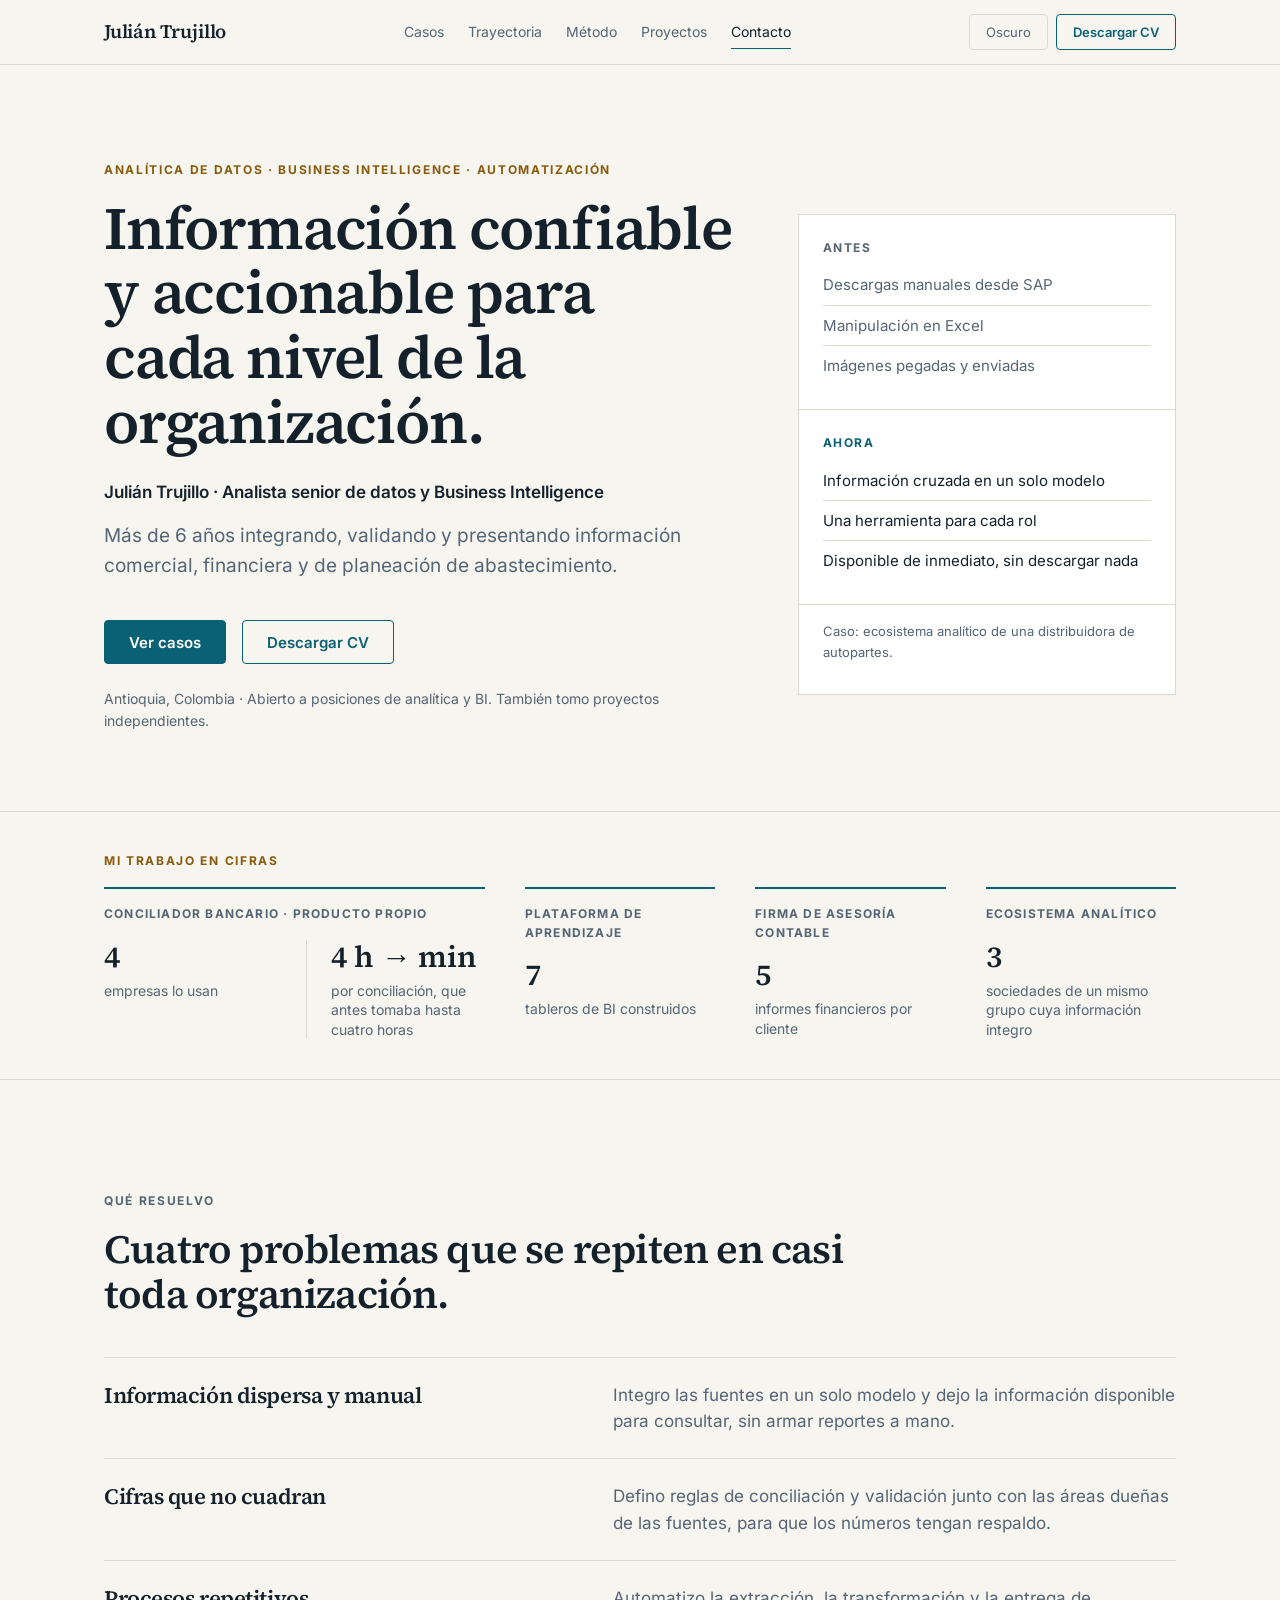
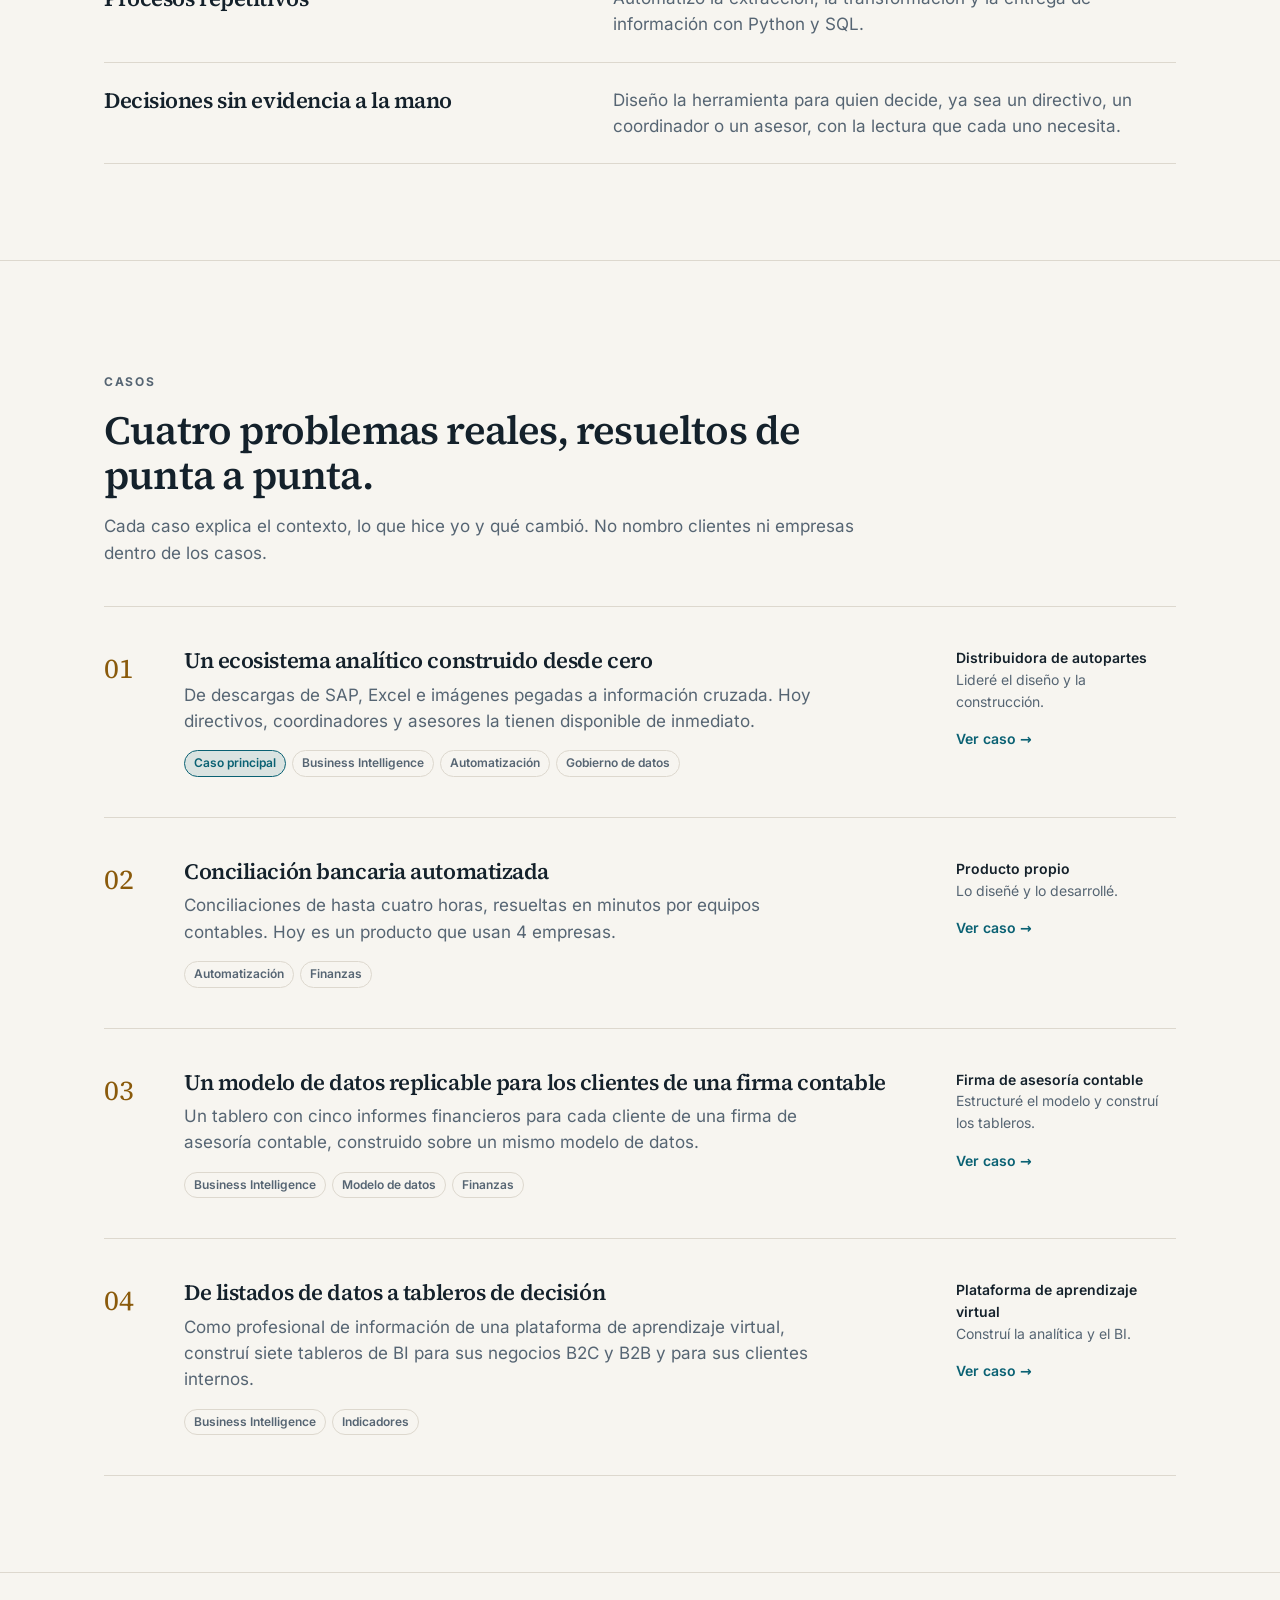
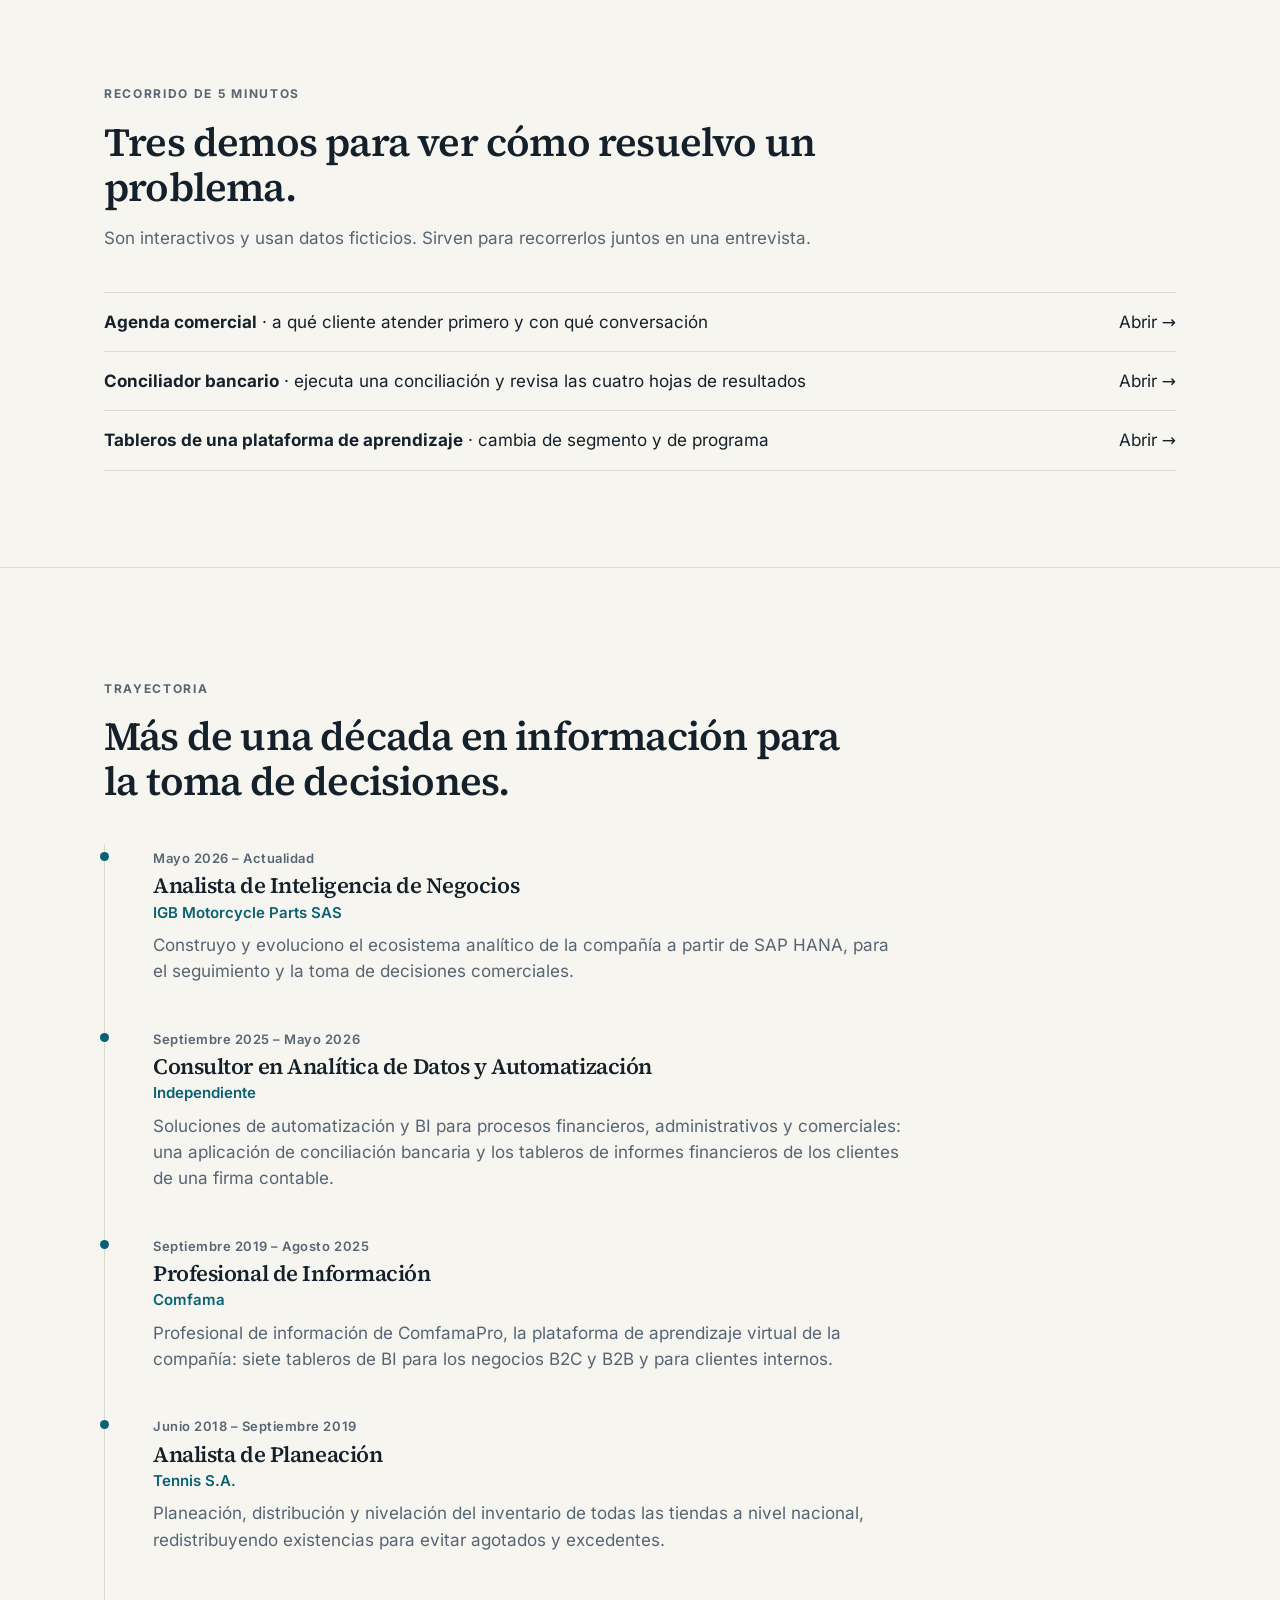
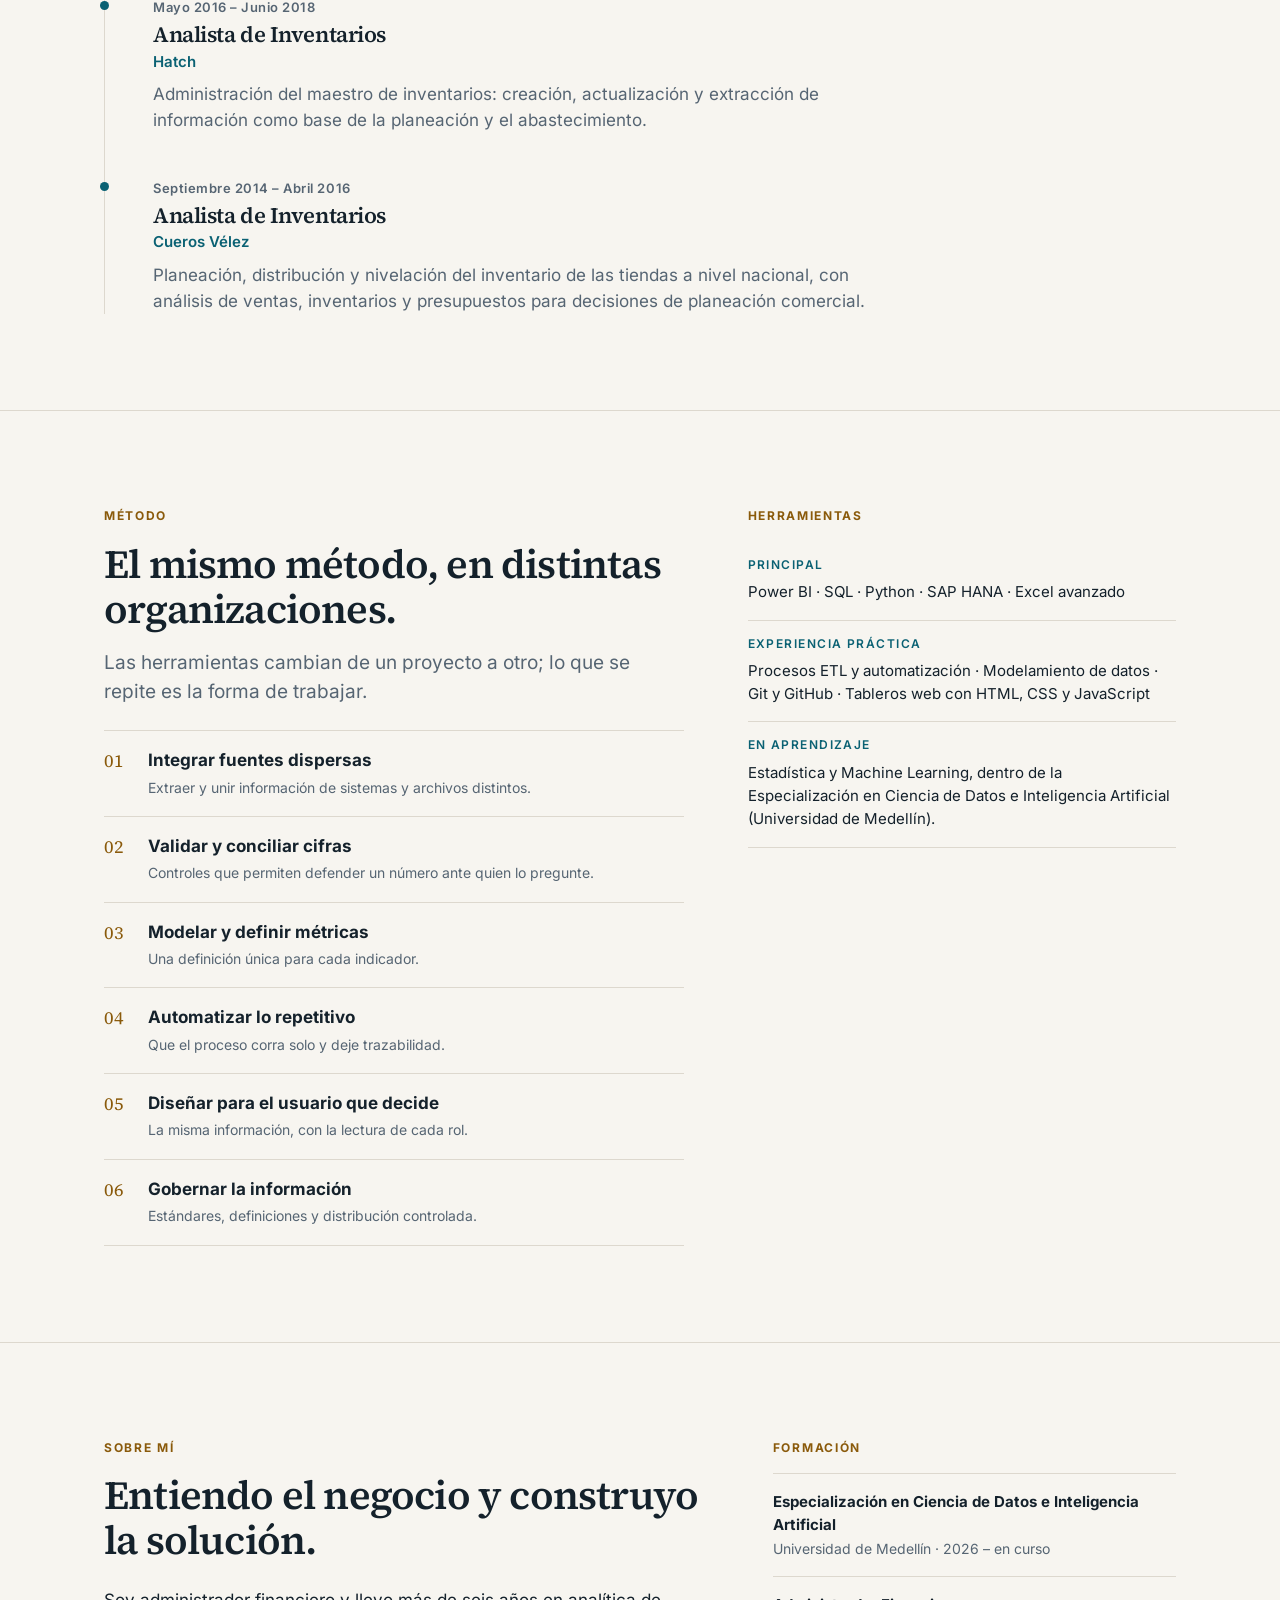
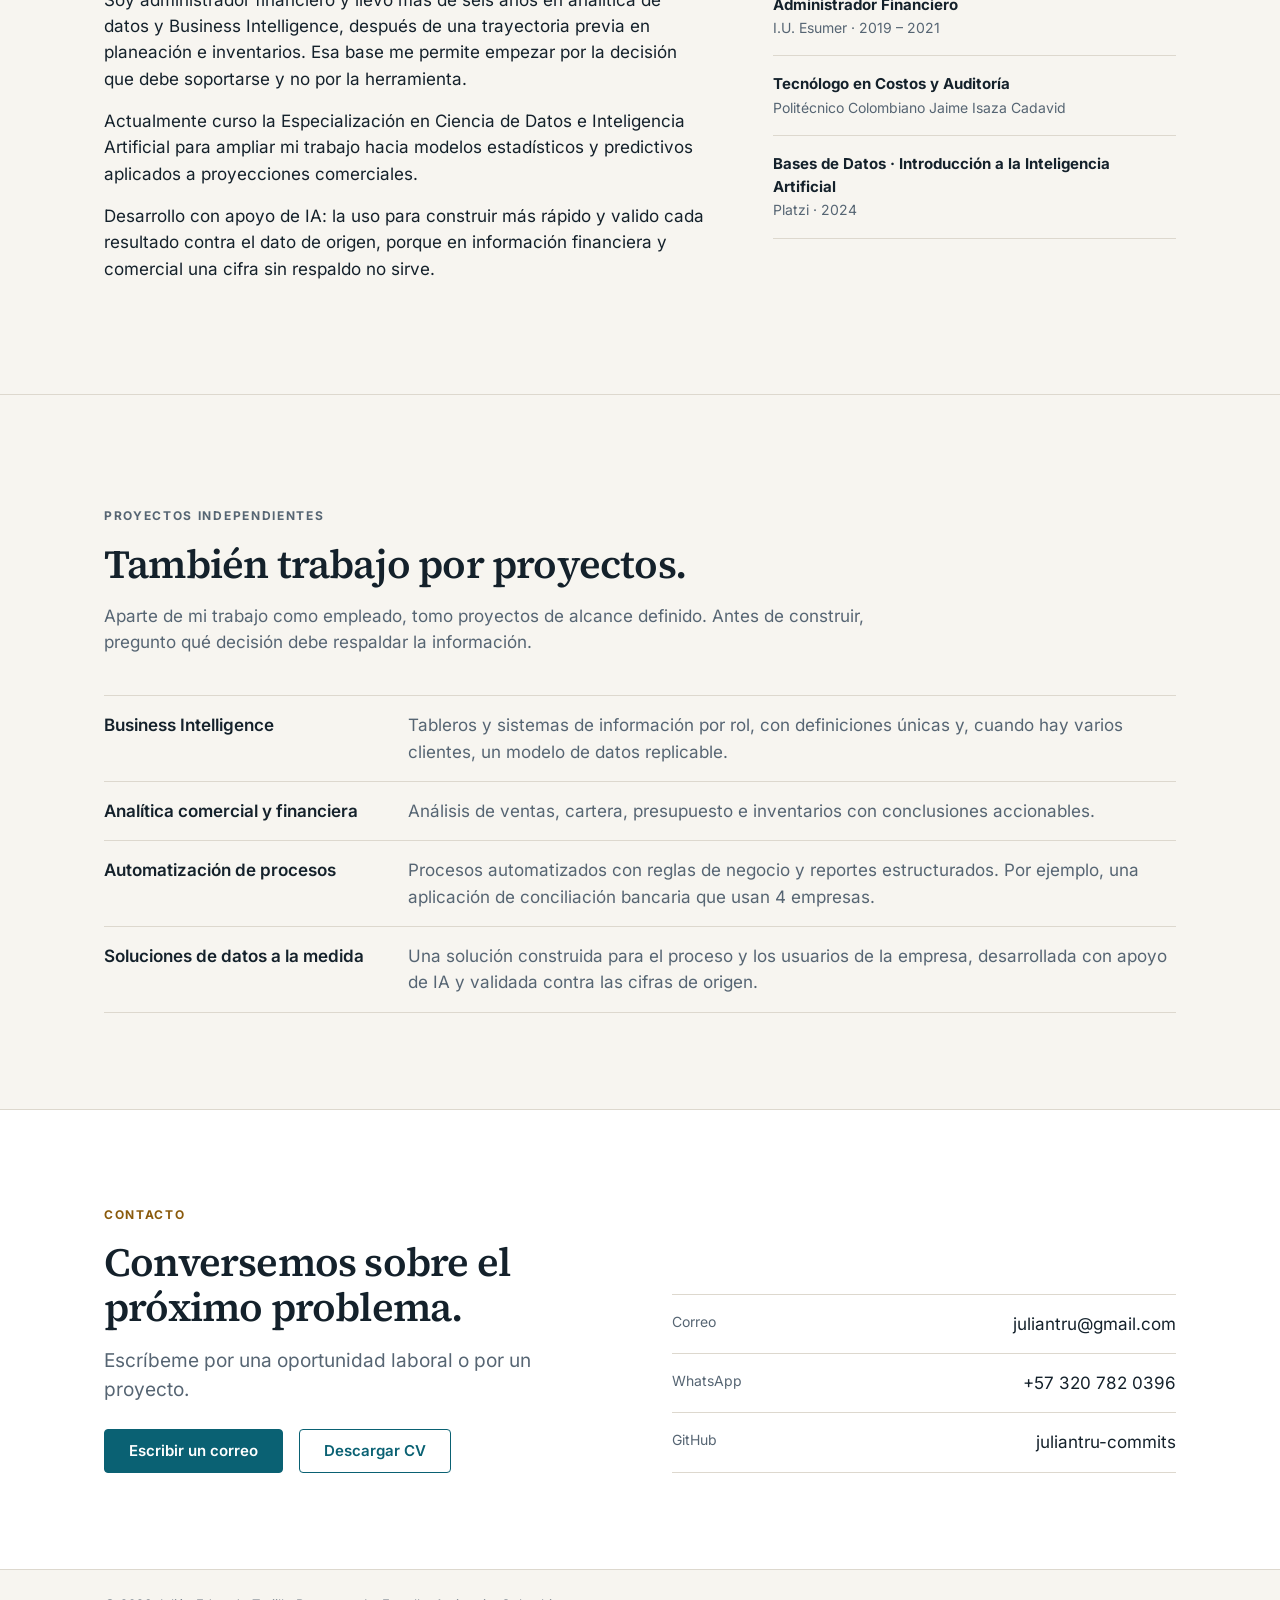
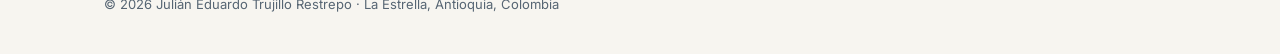
==== commit 308c5aed: "Cifras agrupadas por trabajo, perfil del CV sin mezclar tiempos y sin piloto Co-Authored-By: Claude " ====
--- a/index.html
+++ b/index.html
@@ -91,12 +91,26 @@
 <section class="band" aria-labelledby="cifras-t">
   <div class="wrap">
     <p class="eyebrow" id="cifras-t">Mi trabajo en cifras</p>
-    <div class="stats">
-      <div class="stat reveal"><b>4</b><span>empresas usan el conciliador bancario que desarrollé</span></div>
-      <div class="stat reveal"><b>4 h → min</b><span>una conciliación que antes tomaba hasta cuatro horas</span></div>
-      <div class="stat reveal"><b>7</b><span>tableros de BI construidos para una plataforma de aprendizaje</span></div>
-      <div class="stat reveal"><b>5</b><span>informes financieros por cliente en una firma de asesoría contable</span></div>
-      <div class="stat reveal"><b>3</b><span>sociedades de un mismo grupo cuya información integro</span></div>
+    <div class="stat-groups">
+      <div class="sgroup reveal">
+        <p class="sg-title">Conciliador bancario · producto propio</p>
+        <div class="sg-items">
+          <div class="stat"><b>4</b><span>empresas lo usan</span></div>
+          <div class="stat"><b>4 h → min</b><span>por conciliación, que antes tomaba hasta cuatro horas</span></div>
+        </div>
+      </div>
+      <div class="sgroup reveal">
+        <p class="sg-title">Plataforma de aprendizaje</p>
+        <div class="sg-items"><div class="stat"><b>7</b><span>tableros de BI construidos</span></div></div>
+      </div>
+      <div class="sgroup reveal">
+        <p class="sg-title">Firma de asesoría contable</p>
+        <div class="sg-items"><div class="stat"><b>5</b><span>informes financieros por cliente</span></div></div>
+      </div>
+      <div class="sgroup reveal">
+        <p class="sg-title">Ecosistema analítico</p>
+        <div class="sg-items"><div class="stat"><b>3</b><span>sociedades de un mismo grupo cuya información integro</span></div></div>
+      </div>
     </div>
   </div>
 </section>
--- a/assets/css/style.css
+++ b/assets/css/style.css
@@ -401,13 +401,17 @@
   .reveal { opacity: 1; transform: none; }
 }
 
-/* ---- Mi trabajo en cifras ---- */
+/* ---- Mi trabajo en cifras (agrupadas por trabajo) ---- */
 .band { padding: var(--sp-5) 0; border-top: 1px solid var(--line); }
-.stats { display: grid; grid-template-columns: repeat(5, 1fr); gap: var(--sp-3); margin-top: var(--sp-3); }
-.stat { padding-top: var(--sp-3); border-top: 2px solid var(--accent); }
+.stat-groups { display: grid; grid-template-columns: 2fr 1fr 1fr 1fr; gap: var(--sp-5); margin-top: var(--sp-3); }
+.sgroup { border-top: 2px solid var(--accent); padding-top: var(--sp-3); }
+.sg-title { margin: 0 0 var(--sp-3); font-size: 12px; font-weight: 700; letter-spacing: .1em; text-transform: uppercase; color: var(--muted); }
+.sg-items { display: grid; grid-auto-flow: column; grid-auto-columns: 1fr; gap: var(--sp-4); }
+.sg-items .stat + .stat { border-left: 1px solid var(--line); padding-left: var(--sp-4); }
 .stat b { display: block; font: 600 30px/1.1 var(--font-display); color: var(--text); white-space: nowrap; }
 .stat span { display: block; margin-top: 8px; font-size: 14px; line-height: 1.4; color: var(--muted); }
-@media (max-width: 900px) { .stats { grid-template-columns: repeat(2, 1fr); } .band { padding: var(--sp-4) 0; } }
+@media (max-width: 900px) { .stat-groups { grid-template-columns: 1fr; gap: var(--sp-4); } .band { padding: var(--sp-4) 0; } }
+@media (max-width: 480px) { .sg-items { grid-auto-flow: row; gap: var(--sp-3); } .sg-items .stat + .stat { border-left: 0; padding-left: 0; } }
 
 /* ---- Proyectos independientes (línea secundaria) ---- */
 .pro-list { list-style: none; margin: 0; padding: 0; border-top: 1px solid var(--line); }
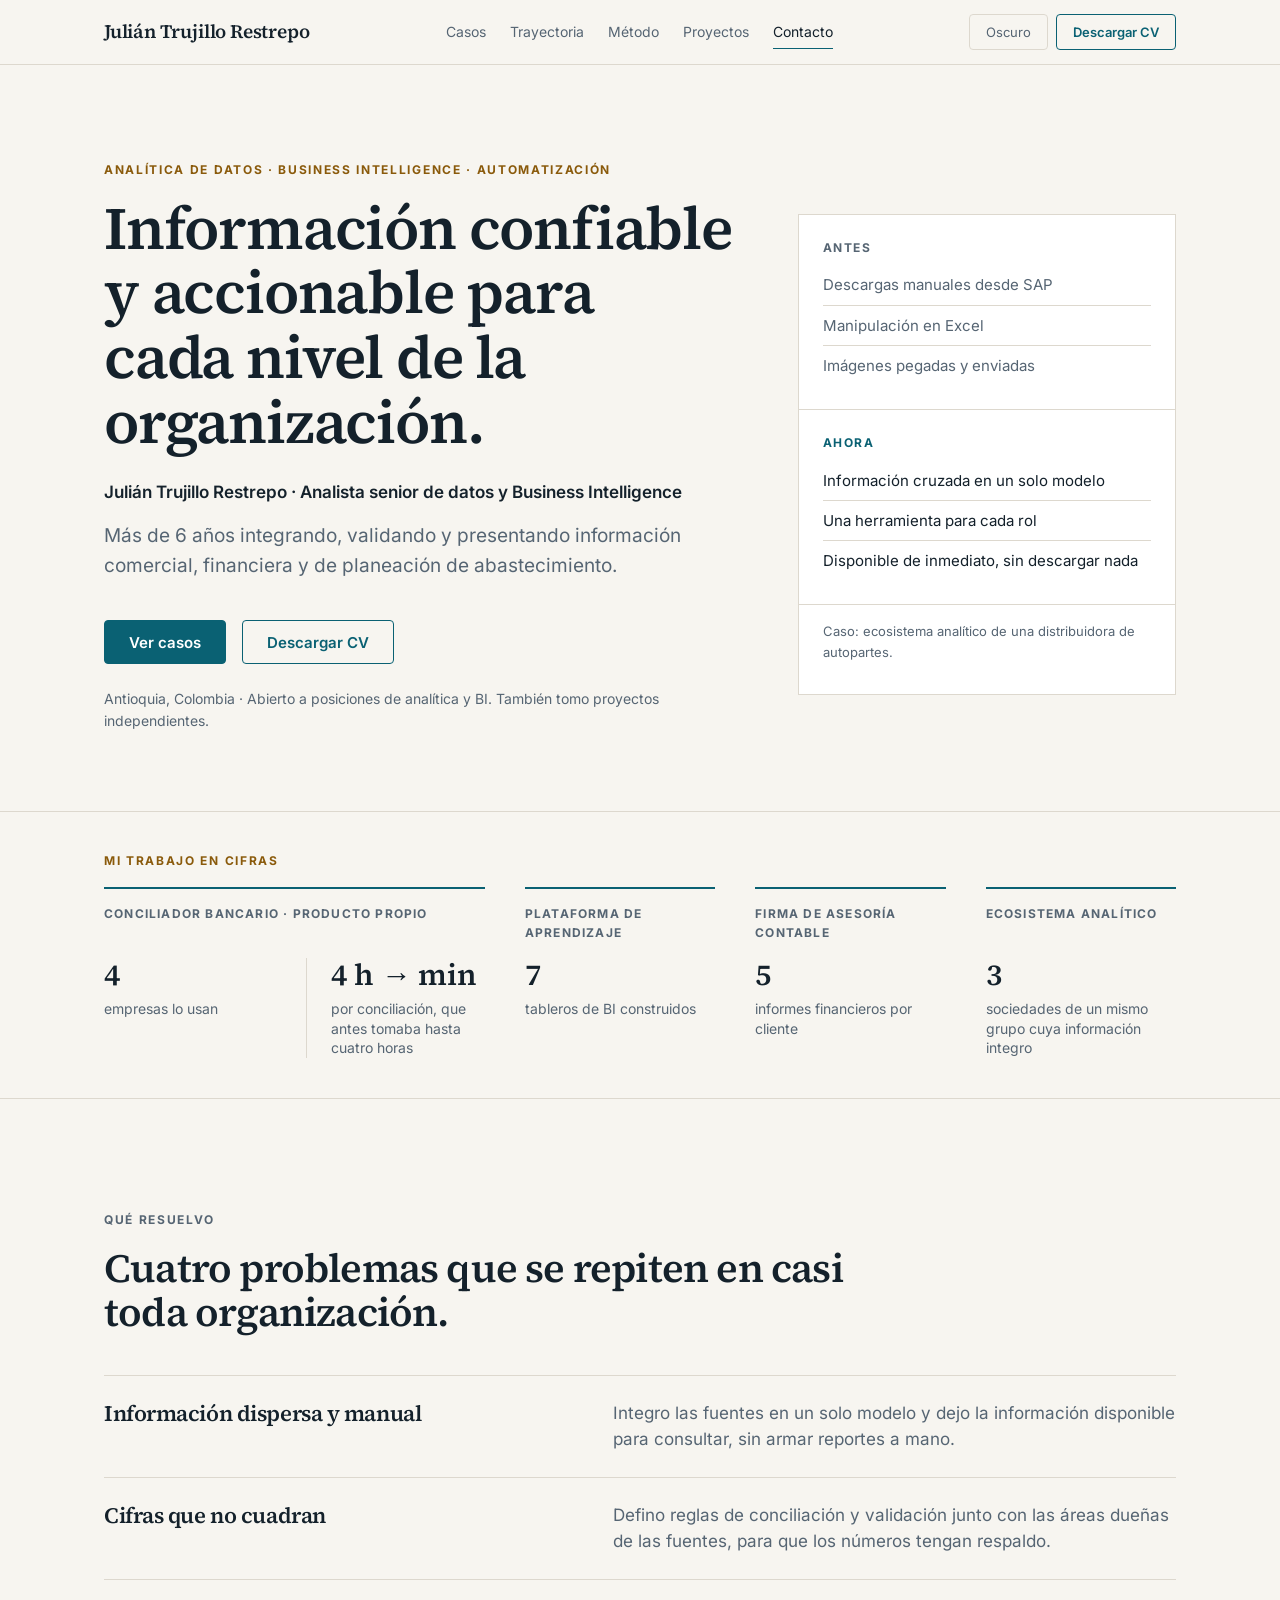
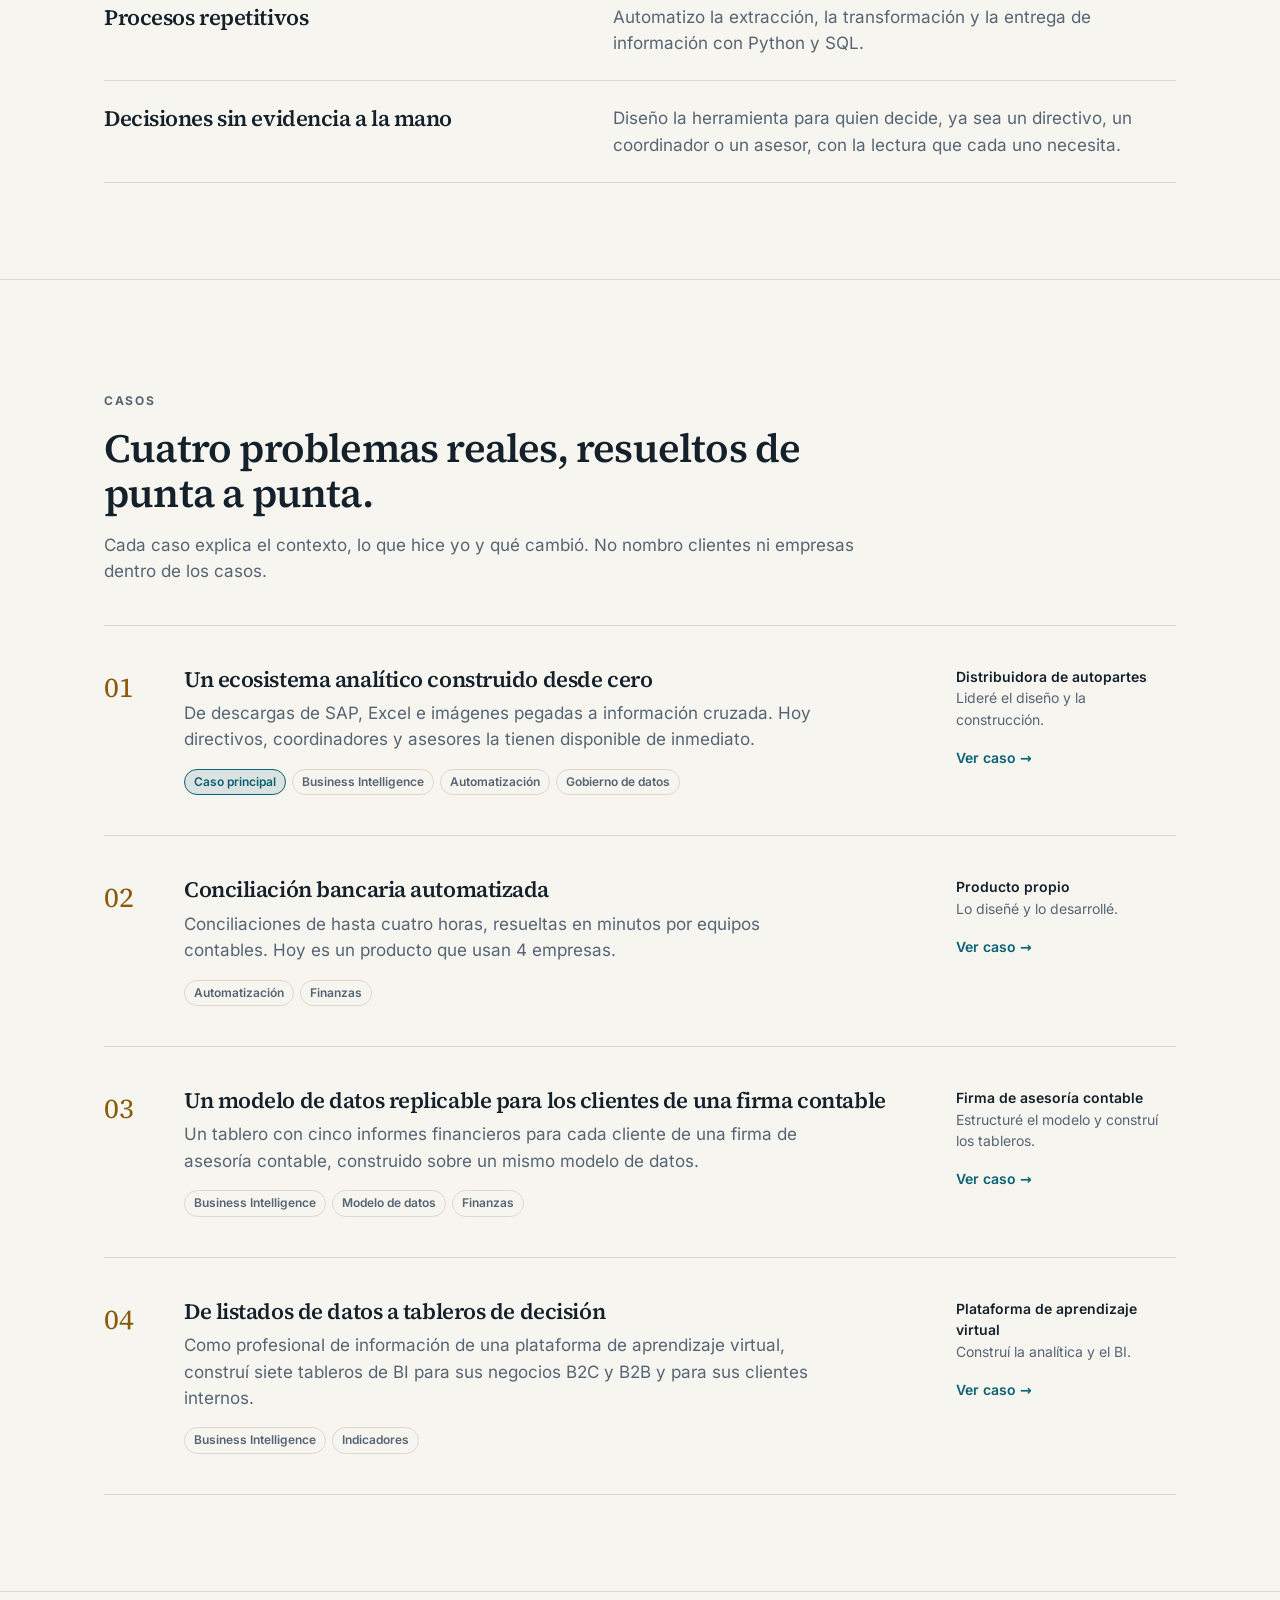
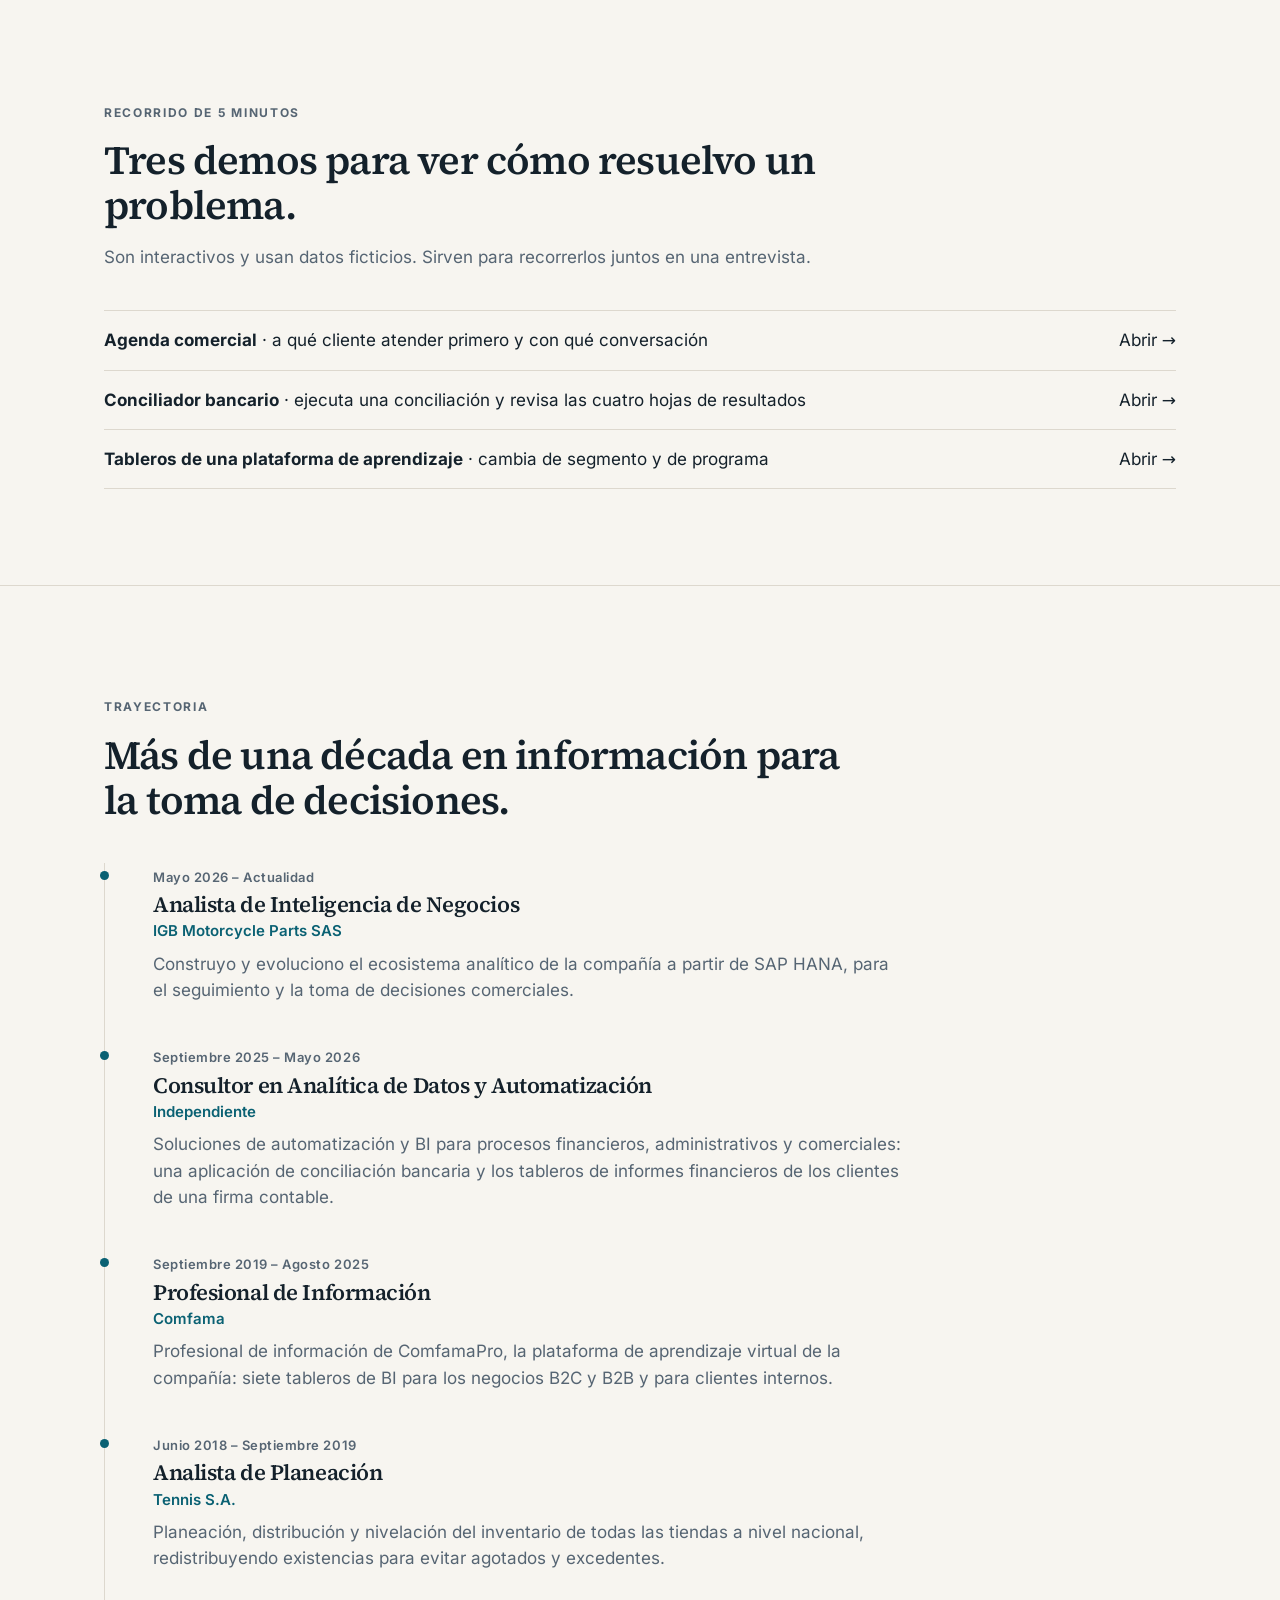
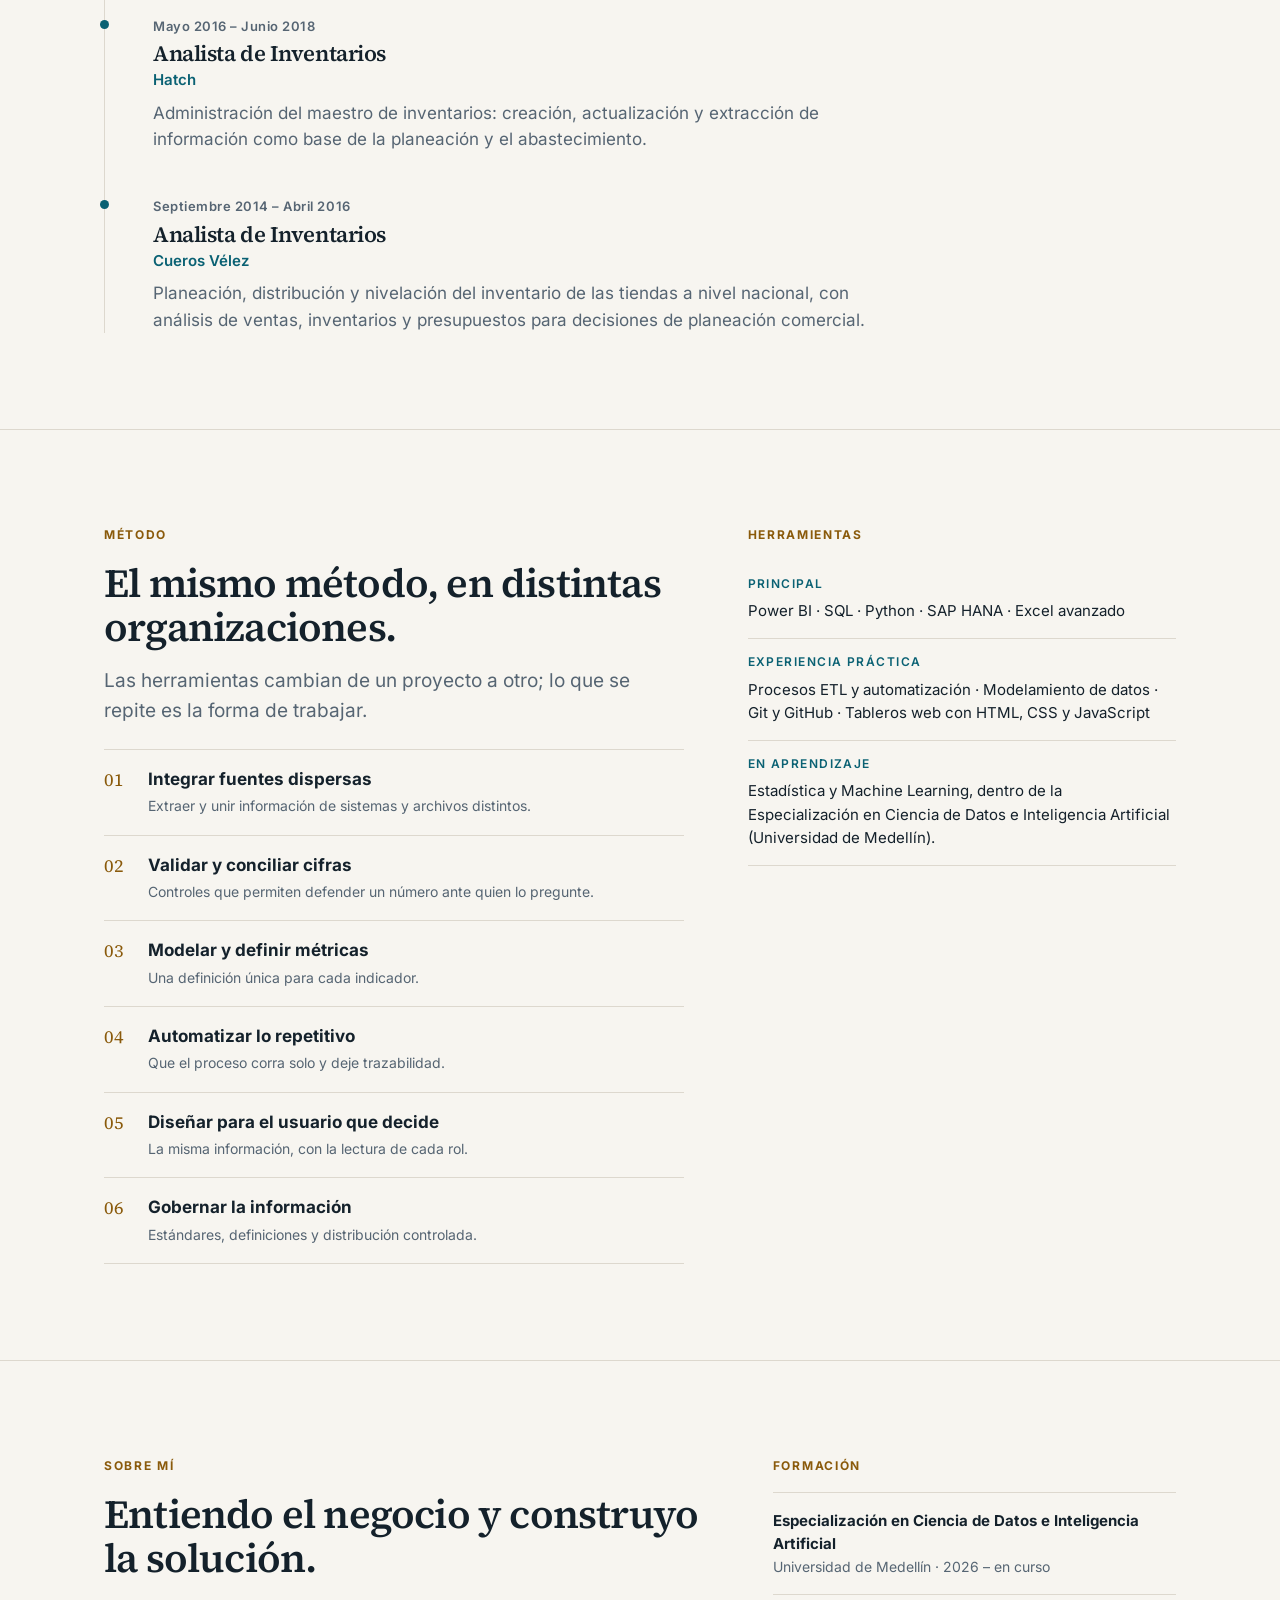
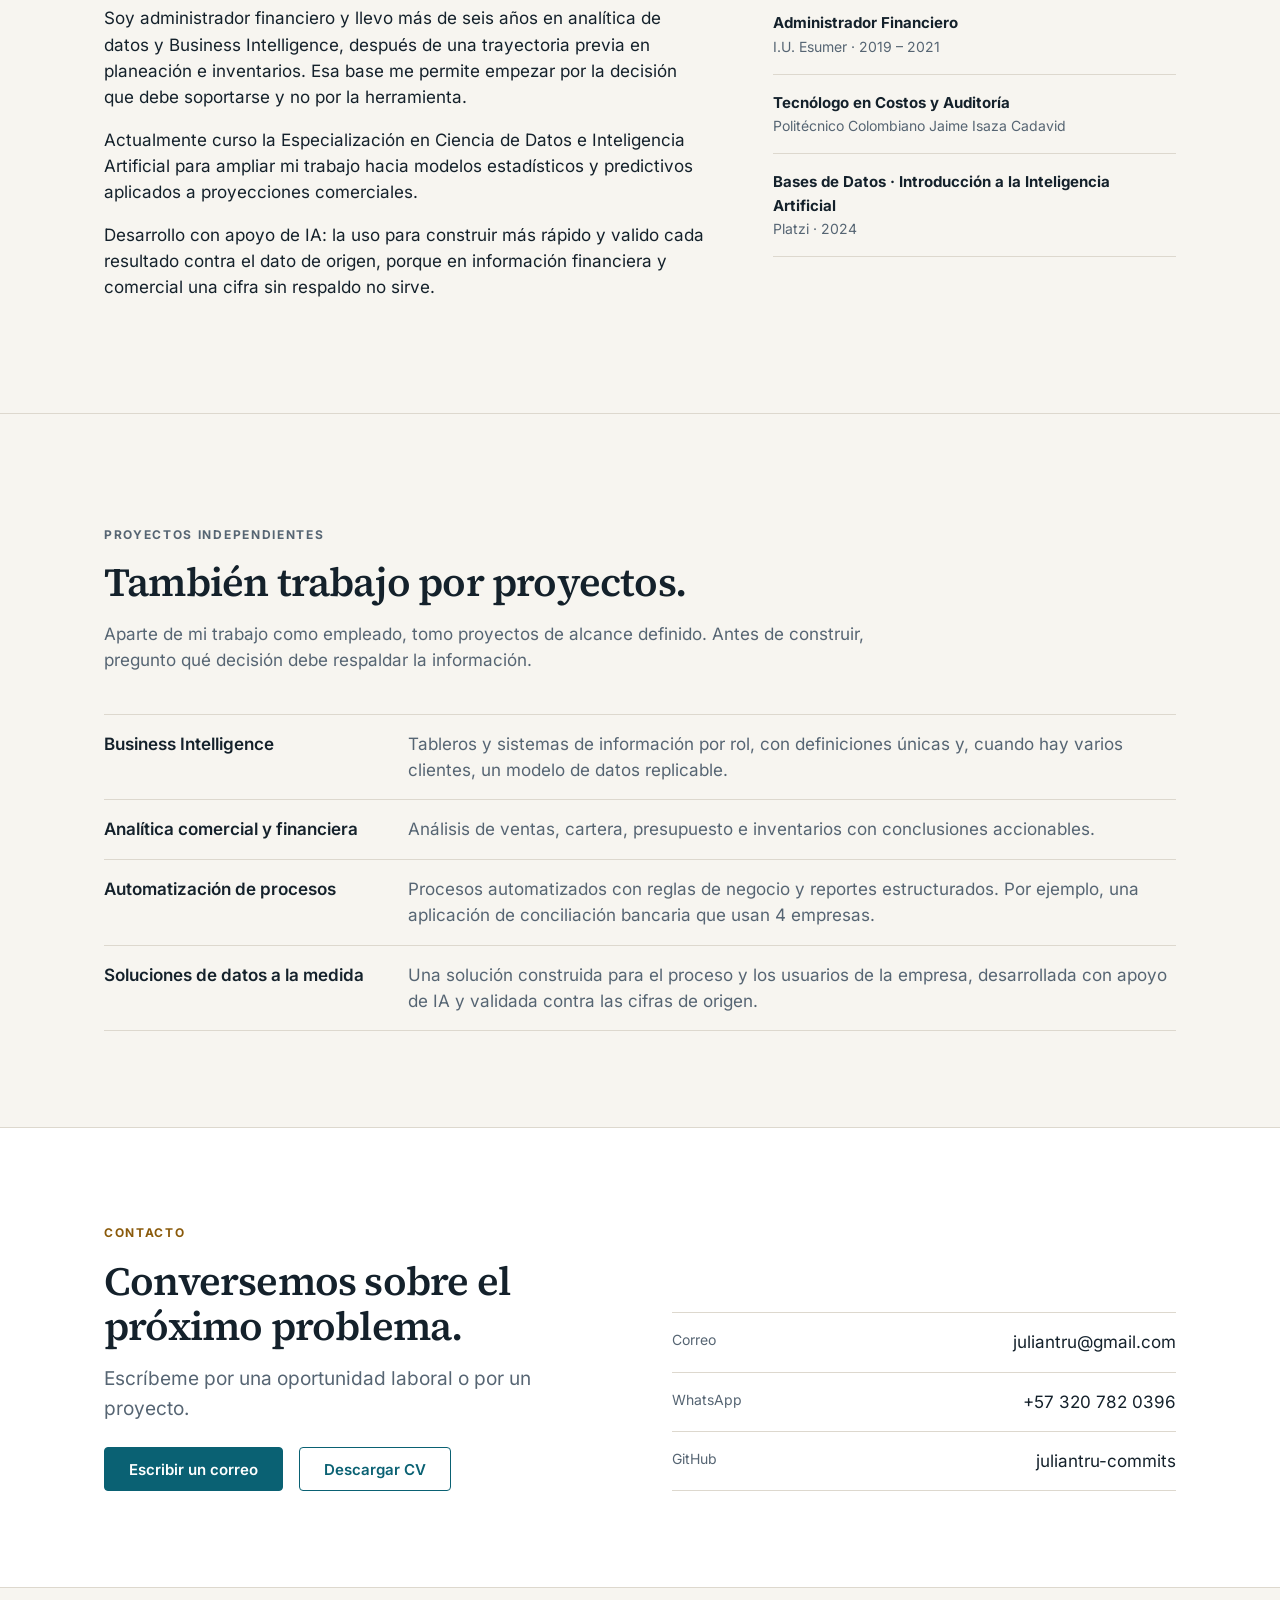
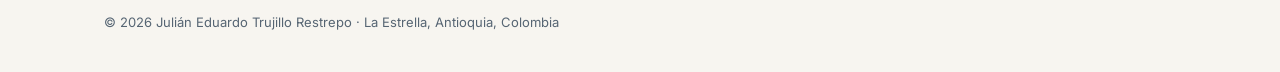
==== commit 77bdaea2: "Cifras alineadas y nombre completo Julian Trujillo Restrepo Co-Authored-By: Claude Sonnet 5.5 <norep" ====
--- a/index.html
+++ b/index.html
@@ -3,7 +3,7 @@
 <head>
 <meta charset="utf-8">
 <meta name="viewport" content="width=device-width,initial-scale=1">
-<title>Julián Trujillo · Analista senior de datos y Business Intelligence</title>
+<title>Julián Trujillo Restrepo · Analista senior de datos y Business Intelligence</title>
 <meta name="description" content="Analista senior de datos y Business Intelligence. Más de 6 años integrando, validando y presentando información comercial, financiera y de planeación de abastecimiento. Antioquia, Colombia.">
 <meta name="author" content="Julián Eduardo Trujillo Restrepo">
 <meta name="theme-color" content="#f7f5f0" media="(prefers-color-scheme: light)">
@@ -12,13 +12,13 @@
 <link rel="canonical" href="https://juliantru-commits.github.io/portafolio/">
 <meta property="og:type" content="website">
 <meta property="og:locale" content="es_CO">
-<meta property="og:title" content="Julián Trujillo · Analista senior de datos y Business Intelligence">
+<meta property="og:title" content="Julián Trujillo Restrepo · Analista senior de datos y Business Intelligence">
 <meta property="og:description" content="Información confiable y accionable para cada nivel de la organización. Casos de BI, automatización y conciliación.">
 <meta property="og:url" content="https://juliantru-commits.github.io/portafolio/">
 <meta property="og:image" content="https://juliantru-commits.github.io/portafolio/assets/og.png">
 <meta property="og:image:width" content="1200">
 <meta property="og:image:height" content="630">
-<meta property="og:image:alt" content="Julián Trujillo, analista senior de datos y Business Intelligence: información confiable y accionable para cada nivel de la organización.">
+<meta property="og:image:alt" content="Julián Trujillo Restrepo, analista senior de datos y Business Intelligence: información confiable y accionable para cada nivel de la organización.">
 <meta name="twitter:card" content="summary_large_image">
 <meta name="twitter:image" content="https://juliantru-commits.github.io/portafolio/assets/og.png">
 <link rel="icon" href="data:image/svg+xml,%3Csvg xmlns='http://www.w3.org/2000/svg' viewBox='0 0 64 64'%3E%3Crect width='64' height='64' rx='8' fill='%230a6173'/%3E%3Ctext x='32' y='43' font-family='Georgia,serif' font-size='30' font-weight='700' text-anchor='middle' fill='%23fff'%3EJT%3C/text%3E%3C/svg%3E">
@@ -34,7 +34,7 @@
 
 <header class="site-header">
   <div class="wrap">
-    <a class="brand" href="#inicio">Julián Trujillo</a>
+    <a class="brand" href="#inicio">Julián Trujillo Restrepo</a>
     <nav class="nav" id="nav" aria-label="Principal">
       <a class="link" href="#casos">Casos</a>
       <a class="link" href="#trayectoria">Trayectoria</a>
@@ -57,7 +57,7 @@
     <div>
       <p class="eyebrow">Analítica de datos · Business Intelligence · Automatización</p>
       <h1>Información confiable y accionable para cada nivel de la organización.</h1>
-      <p class="role">Julián Trujillo · Analista senior de datos y Business Intelligence</p>
+      <p class="role">Julián Trujillo Restrepo · Analista senior de datos y Business Intelligence</p>
       <p class="lead">Más de 6 años integrando, validando y presentando información comercial, financiera y de planeación de abastecimiento.</p>
       <div class="cta-row">
         <a class="btn btn-primary" href="#casos">Ver casos</a>
--- a/assets/css/style.css
+++ b/assets/css/style.css
@@ -1,4 +1,4 @@
-/* Portafolio profesional · Julián Trujillo
+/* Portafolio profesional · Julián Trujillo Restrepo
    Sistema visual: documento editorial, claro por defecto, oscuro automático. */
 
 /* Fuentes autoalojadas (licencia SIL OFL, ver assets/fonts) */
@@ -403,14 +403,14 @@
 
 /* ---- Mi trabajo en cifras (agrupadas por trabajo) ---- */
 .band { padding: var(--sp-5) 0; border-top: 1px solid var(--line); }
-.stat-groups { display: grid; grid-template-columns: 2fr 1fr 1fr 1fr; gap: var(--sp-5); margin-top: var(--sp-3); }
-.sgroup { border-top: 2px solid var(--accent); padding-top: var(--sp-3); }
+.stat-groups { display: grid; grid-template-columns: 2fr 1fr 1fr 1fr; grid-template-rows: auto 1fr; column-gap: var(--sp-5); row-gap: 0; margin-top: var(--sp-3); }
+.sgroup { border-top: 2px solid var(--accent); padding-top: var(--sp-3); display: grid; grid-template-rows: subgrid; grid-row: span 2; row-gap: 0; }
 .sg-title { margin: 0 0 var(--sp-3); font-size: 12px; font-weight: 700; letter-spacing: .1em; text-transform: uppercase; color: var(--muted); }
 .sg-items { display: grid; grid-auto-flow: column; grid-auto-columns: 1fr; gap: var(--sp-4); }
 .sg-items .stat + .stat { border-left: 1px solid var(--line); padding-left: var(--sp-4); }
 .stat b { display: block; font: 600 30px/1.1 var(--font-display); color: var(--text); white-space: nowrap; }
 .stat span { display: block; margin-top: 8px; font-size: 14px; line-height: 1.4; color: var(--muted); }
-@media (max-width: 900px) { .stat-groups { grid-template-columns: 1fr; gap: var(--sp-4); } .band { padding: var(--sp-4) 0; } }
+@media (max-width: 900px) { .stat-groups { grid-template-columns: 1fr; grid-template-rows: none; row-gap: var(--sp-4); } .sgroup { grid-template-rows: none; grid-row: auto; display: block; } .band { padding: var(--sp-4) 0; } }
 @media (max-width: 480px) { .sg-items { grid-auto-flow: row; gap: var(--sp-3); } .sg-items .stat + .stat { border-left: 0; padding-left: 0; } }
 
 /* ---- Proyectos independientes (línea secundaria) ---- */
